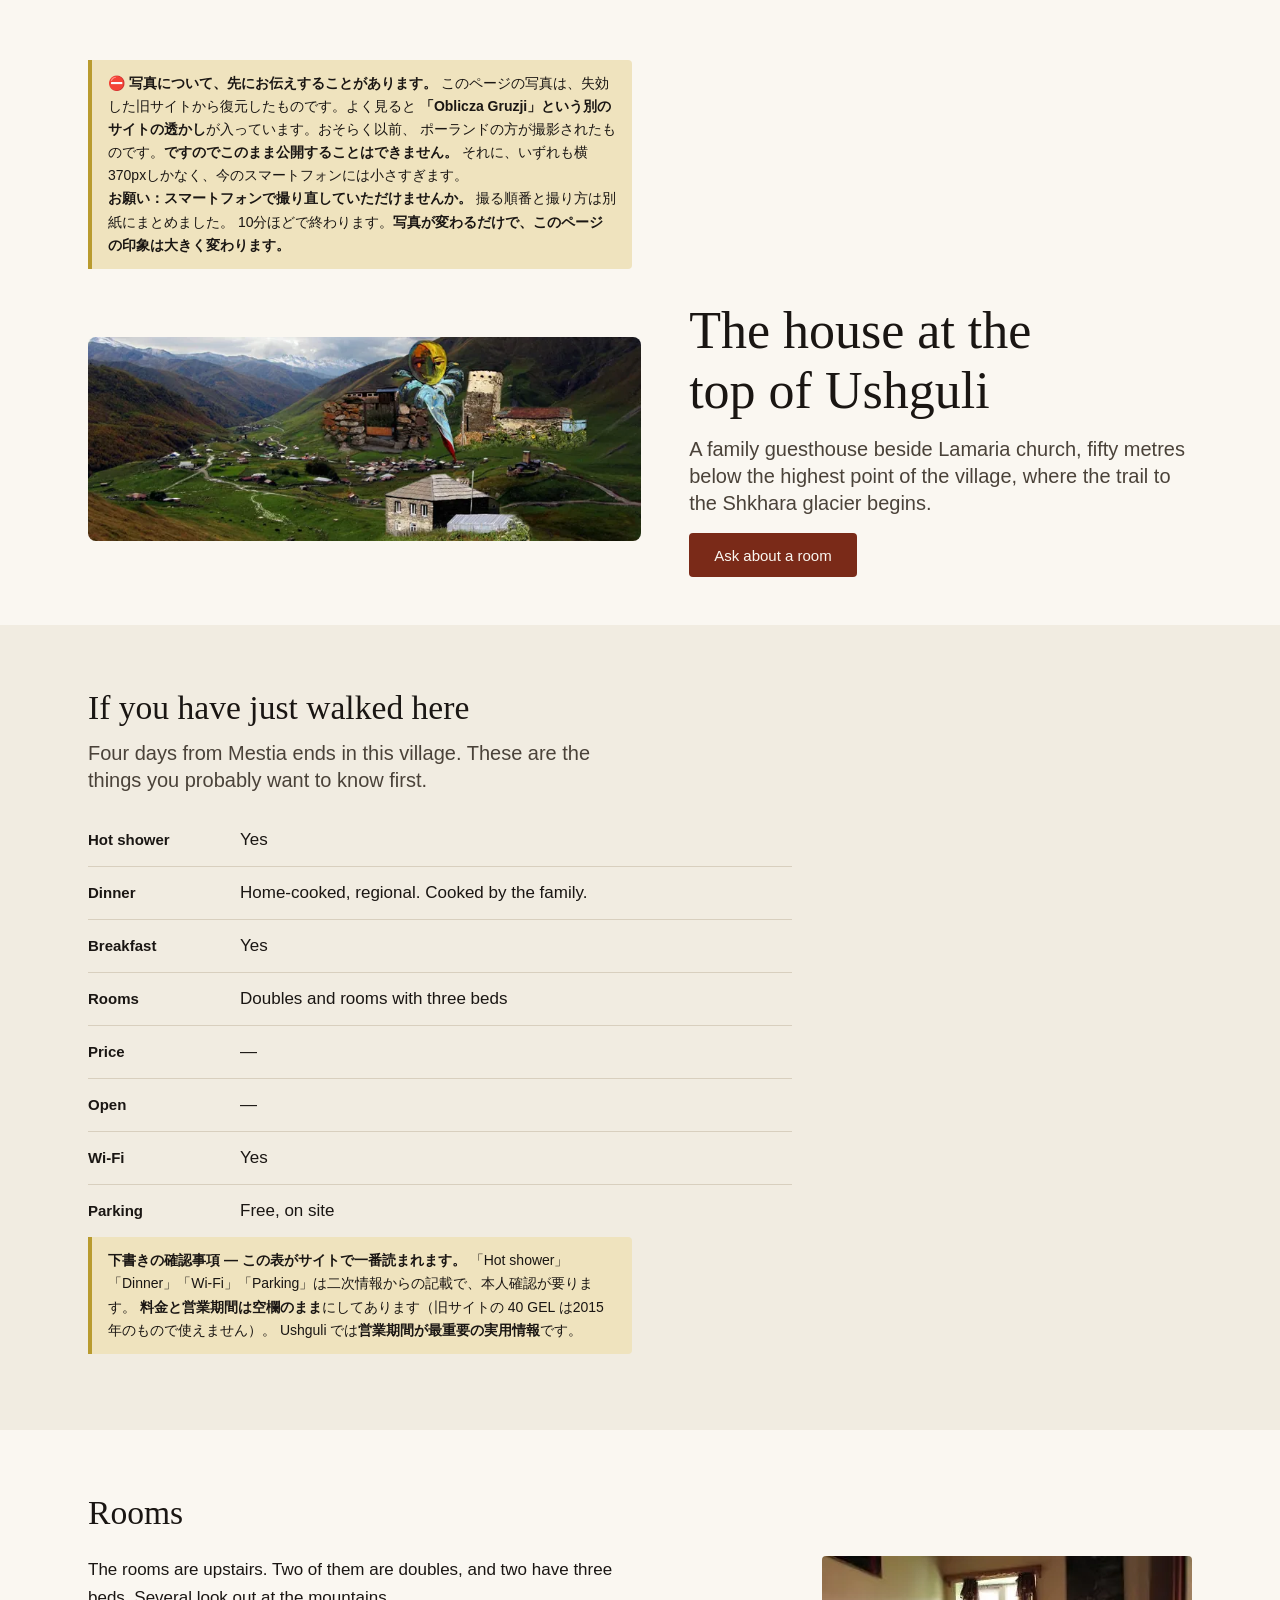
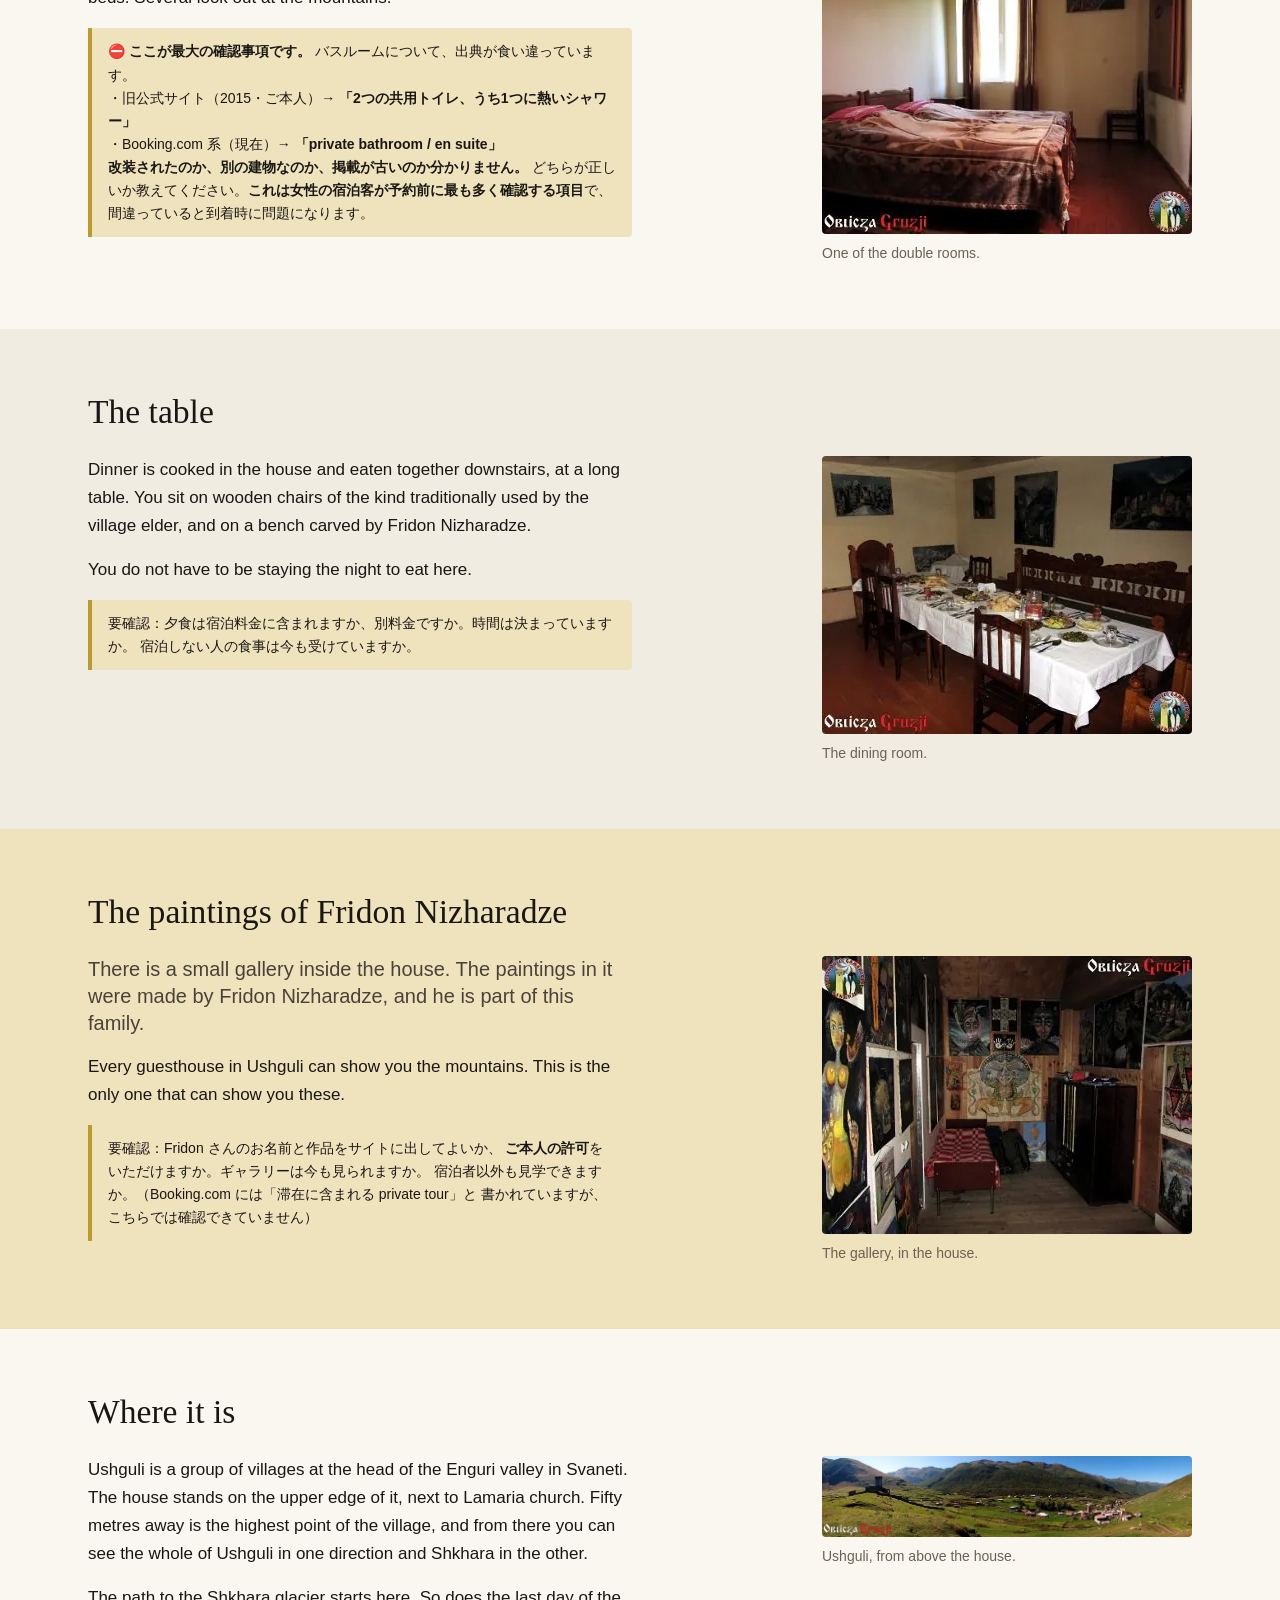
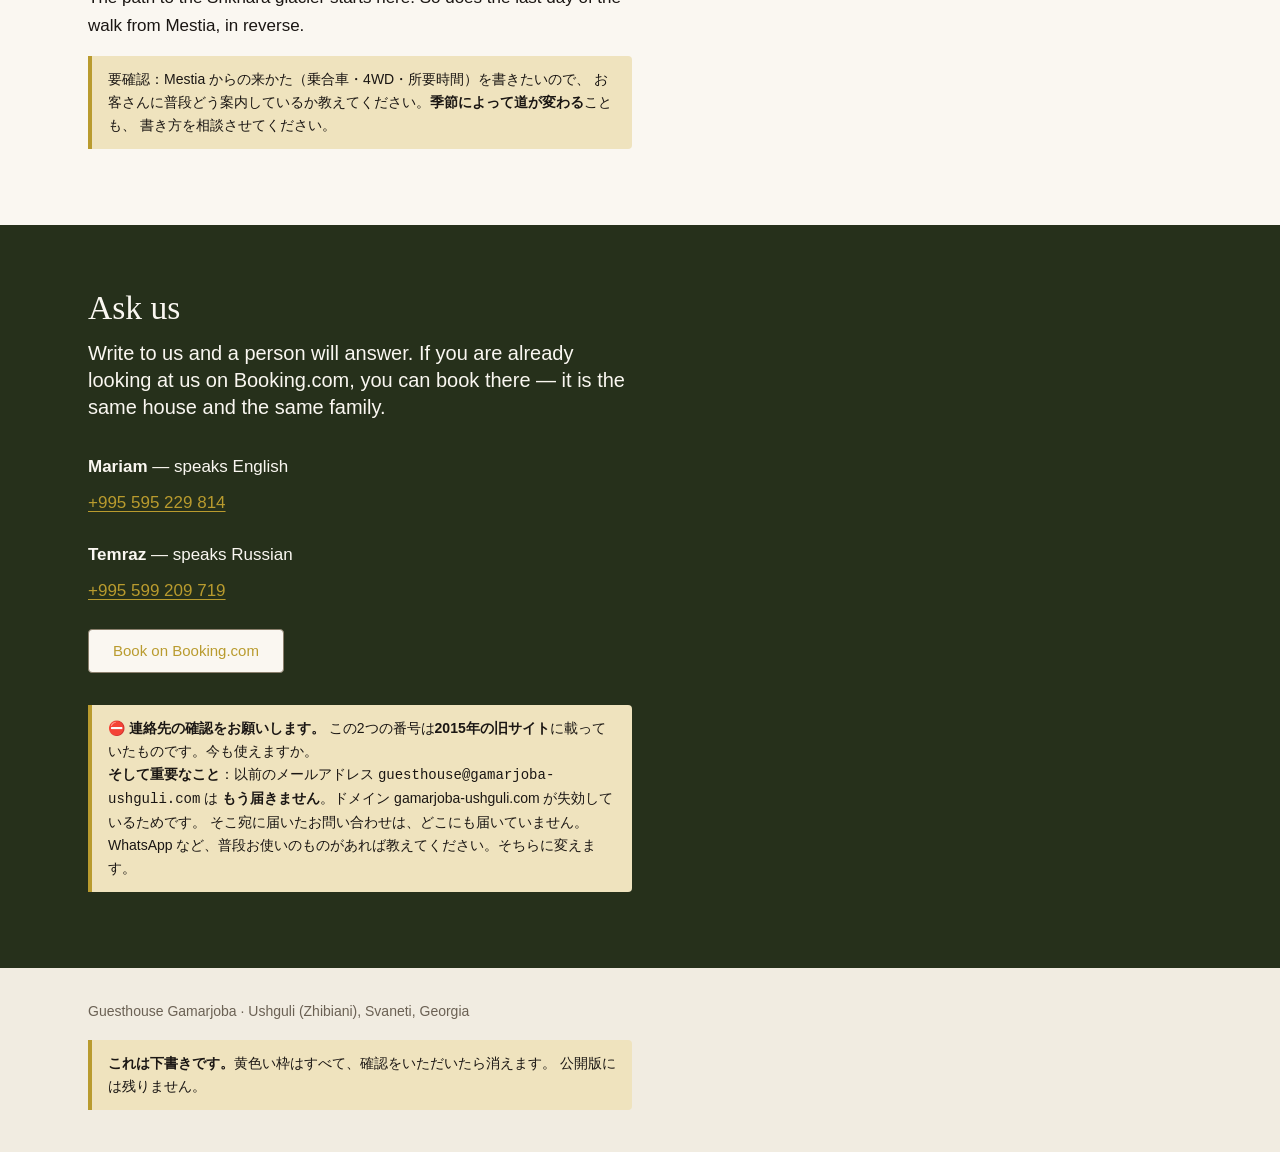
==== index.html @ 901c7eb3 "Draft website for Guesthouse Gamarjoba Not approved by the family yet. Every yellow .draft-note box " ====
<!DOCTYPE html>
<html lang="en">
<head>
<meta charset="utf-8">
<meta name="viewport" content="width=device-width, initial-scale=1">
<meta name="robots" content="noindex, nofollow">
<!-- ⛔ noindex は下書きの間だけ。公開時に外す。publish.sh が 404 以外の noindex で落ちる。 -->
<title>Guesthouse Gamarjoba — Ushguli, Svaneti</title>
<meta name="description" content="A family guesthouse at the top of Ushguli, beside Lamaria church, where the trail to the Shkhara glacier begins. Rooms, meals, and the paintings of Fridon Nizharadze.">
<link rel="stylesheet" href="/assets/css/tokens.css">
<link rel="stylesheet" href="/assets/css/components.css">
</head>
<body>

<!-- =====================================================================
     ⛔ これは下書きです。オーナーの確認を経ていない記述を含みます。
     出典は次の3つで、いずれも本人の直接確認ではありません:
       (A) 旧公式サイト gamarjoba-ushguli.com（本人の文章。ただし2015年時点）
       (B) Booking.com / 各種アグリゲータ（本人が入力したものが古い可能性）
       (C) 実測（whois / DNS / 座標）
     .draft-note が付いている箇所は、オーナーに確認して消すか書き換える。
     ===================================================================== -->

<header class="band" style="padding-block:var(--s7)">
  <div class="wrap">
    <p class="draft-note" style="margin-bottom:var(--s6)"><b>⛔ 写真について、先にお伝えすることがあります。</b>
      このページの写真は、失効した旧サイトから復元したものです。よく見ると
      <b>「Oblicza Gruzji」という別のサイトの透かし</b>が入っています。おそらく以前、
      ポーランドの方が撮影されたものです。<b>ですのでこのまま公開することはできません。</b>
      それに、いずれも横370pxしかなく、今のスマートフォンには小さすぎます。<br>
      <b>お願い：スマートフォンで撮り直していただけませんか。</b> 撮る順番と撮り方は別紙にまとめました。
      10分ほどで終わります。<b>写真が変わるだけで、このページの印象は大きく変わります。</b></p>
    <div class="fold">
      <div class="fold__media">
        <picture>
          <source type="image/webp" sizes="(min-width:900px) 55vw, 92vw"
                  srcset="/assets/img/valley-collage-480.webp 480w, /assets/img/valley-collage-760.webp 760w, /assets/img/valley-collage-1120.webp 1120w">
          <img src="/assets/img/valley-collage-1120.jpg" width="1120" height="414" alt="The valley of Ushguli, its stone towers and snow peaks, with one of Fridon Nizharadze's paintings — a golden sun with turquoise rays — set into the sky.">
        </picture>
        <!-- SOURCE: (A) 旧公式サイトのヘッダー画像。家族自身が、谷の写真に Fridon の絵を
             合成して看板にしていた。この一枚がこの宿の自己紹介そのものなので、そのまま使う。 -->
      </div>
      <div class="fold__text">
        <h1>The house at the top of Ushguli</h1>
        <p class="lede">A family guesthouse beside Lamaria church, fifty metres below the highest point of the village, where the trail to the Shkhara glacier begins.</p>
        <!-- SOURCE: (A) 本人の文章 "located on the edge of Ushguli, close to St. George Church and
             Lamaria Church, and on the trail to Shkhara Glacier. Within 50 meters ... the highest
             point of the village." -->
        <p><a class="btn btn--primary" href="#ask">Ask about a room</a></p>
      </div>
    </div>
  </div>
</header>

<!-- ── 1. 実用：4日歩いてきた人が3秒で読む所 ───────────────────────────── -->
<section class="band band--paper2" id="stay">
  <div class="wrap">
    <h2>If you have just walked here</h2>
    <p class="lede">Four days from Mestia ends in this village. These are the things you probably want to know first.</p>

    <ul class="facts" style="margin-top:var(--s6);max-width:44rem">
      <li><span class="facts__k">Hot shower</span><span>Yes</span></li>
      <li><span class="facts__k">Dinner</span><span>Home-cooked, regional. Cooked by the family.</span></li>
      <li><span class="facts__k">Breakfast</span><span>Yes</span></li>
      <li><span class="facts__k">Rooms</span><span>Doubles and rooms with three beds</span></li>
      <li><span class="facts__k">Price</span><span>—</span></li>
      <li><span class="facts__k">Open</span><span>—</span></li>
      <li><span class="facts__k">Wi-Fi</span><span>Yes</span></li>
      <li><span class="facts__k">Parking</span><span>Free, on site</span></li>
    </ul>

    <p class="draft-note"><b>下書きの確認事項 — この表がサイトで一番読まれます。</b>
      「Hot shower」「Dinner」「Wi-Fi」「Parking」は二次情報からの記載で、本人確認が要ります。
      <b>料金と営業期間は空欄のまま</b>にしてあります（旧サイトの 40 GEL は2015年のもので使えません）。
      Ushguli では<b>営業期間が最重要の実用情報</b>です。</p>
    <!-- SOURCE: (A) "room and half board (breakfast and dinner) – 40 GEL per person/night" —
         2015年の価格。11年前なので載せない。
         SOURCE: (B) garden / terrace / free WiFi / free on-site private parking。
         TODO 要確認: A-4 料金 / A-5 営業期間 / B-3 お湯・暖房・電気の実態 -->
  </div>
</section>

<!-- ── 2. 部屋 ─────────────────────────────────────────────────────────── -->
<section class="band" id="rooms">
  <div class="wrap">
    <h2>Rooms</h2>
    <div class="split" style="margin-top:var(--s5)">
      <div>
        <p>The rooms are upstairs. Two of them are doubles, and two have three beds. Several look out at the mountains.</p>
        <!-- SOURCE: (A) "2 double rooms and 2 rooms with 3 beds ... all on the second floor"
             SOURCE: (B) "balconies with mountain views" -->

        <p class="draft-note"><b>⛔ ここが最大の確認事項です。</b>
          バスルームについて、出典が食い違っています。<br>
          ・旧公式サイト（2015・ご本人）→ <b>「2つの共用トイレ、うち1つに熱いシャワー」</b><br>
          ・Booking.com 系（現在）→ <b>「private bathroom / en suite」</b><br>
          <b>改装されたのか、別の建物なのか、掲載が古いのか分かりません。</b>
          どちらが正しいか教えてください。<b>これは女性の宿泊客が予約前に最も多く確認する項目</b>で、
          間違っていると到着時に問題になります。</p>
        <!-- TODO 要確認 L-6 / A-3: バスルームは専用か共用か。部屋数は4室か6室か。
             TripAdvisor に別IDの掲載が2件あり、建物が2つある可能性も否定できない。 -->
      </div>
      <figure class="fig">
        <picture>
          <source type="image/webp" srcset="/assets/img/double-room-370.webp">
          <img src="/assets/img/double-room-370.jpg" width="370" height="278" loading="lazy" alt="A double room with a bed, a rug and a window.">
        </picture>
        <figcaption>One of the double rooms.</figcaption>
      </figure>
    </div>
  </div>
</section>

<!-- ── 3. 食卓 ─────────────────────────────────────────────────────────── -->
<section class="band band--paper2" id="table">
  <div class="wrap">
    <h2>The table</h2>
    <div class="split" style="margin-top:var(--s5)">
      <div>
        <p>Dinner is cooked in the house and eaten together downstairs, at a long table. You sit on wooden chairs of the kind traditionally used by the village elder, and on a bench carved by Fridon Nizharadze.</p>
        <!-- SOURCE: (A) "In the dining room, located on the first floor, you can seat down at the
             table on wood chairs (traditionally used by the Elder) and a bench sculpted by him."
             SOURCE: (A) "you can order a meal and get a taste of homemade, regional food" -->
        <p>You do not have to be staying the night to eat here.</p>
        <!-- SOURCE: (A) "Even if you only pass by our house on the way to/from the glacier" -->
        <p class="draft-note">要確認：夕食は宿泊料金に含まれますか、別料金ですか。時間は決まっていますか。
          宿泊しない人の食事は今も受けていますか。</p>
      </div>
      <figure class="fig">
        <picture>
          <source type="image/webp" srcset="/assets/img/dining-room-370.webp">
          <img src="/assets/img/dining-room-370.jpg" width="370" height="278" loading="lazy" alt="A long table set for a meal, with carved wooden chairs and paintings of the mountains on the wall.">
        </picture>
        <figcaption>The dining room.</figcaption>
      </figure>
    </div>
  </div>
</section>

<!-- ── 4. Fridon — 独占できる唯一のもの。実用の後に置く ────────────────── -->
<section class="band band--gold" id="gallery">
  <div class="wrap">
    <h2>The paintings of Fridon Nizharadze</h2>
    <div class="split" style="margin-top:var(--s5)">
      <div>
        <p class="lede">There is a small gallery inside the house. The paintings in it were made by Fridon Nizharadze, and he is part of this family.</p>
        <p>Every guesthouse in Ushguli can show you the mountains. This is the only one that can show you these.</p>
        <!-- ⚠️ この2文はこのサイトの中心。他のUshguliの宿が真似できない唯一の要素。
             SOURCE: (A) "There is also a small art gallery with amazing and very symbolic
             paintings which was painted by Fridon Nizharadze." -->
        <p class="draft-note">要確認：Fridon さんのお名前と作品をサイトに出してよいか、
          <b>ご本人の許可</b>をいただけますか。ギャラリーは今も見られますか。
          宿泊者以外も見学できますか。（Booking.com には「滞在に含まれる private tour」と
          書かれていますが、こちらでは確認できていません）</p>
      </div>
      <figure class="fig">
        <!-- ⛔ 透かし "Oblicza Gruzji" 入り。第三者の写真。公開不可。要撮り直し（D-3）。 -->
        <picture>
          <source type="image/webp" srcset="/assets/img/art-gallery-370.webp">
          <img src="/assets/img/art-gallery-370.jpg" width="370" height="278" loading="lazy" alt="A small room with wooden walls, hung from floor to ceiling with symbolic paintings in deep reds, golds and blues.">
        </picture>
        <figcaption>The gallery, in the house.</figcaption>
      </figure>
    </div>
  </div>
</section>

<!-- ── 5. 場所と行き方 ─────────────────────────────────────────────────── -->
<section class="band" id="where">
  <div class="wrap">
    <h2>Where it is</h2>
    <div class="split" style="margin-top:var(--s5)">
      <div>
        <p>Ushguli is a group of villages at the head of the Enguri valley in Svaneti. The house stands on the upper edge of it, next to Lamaria church. Fifty metres away is the highest point of the village, and from there you can see the whole of Ushguli in one direction and Shkhara in the other.</p>
        <p>The path to the Shkhara glacier starts here. So does the last day of the walk from Mestia, in reverse.</p>
        <!-- SOURCE: (A) 本人の文章。距離「50メートル」も本人の記述。
             📍 座標は 42.9183099, 43.0169435（Google の place 座標）。
             ⚠️ Maps URL の @42.9183138,43.0143686 は地図中心で、約210mずれる。使わない。 -->
        <p class="draft-note">要確認：Mestia からの来かた（乗合車・4WD・所要時間）を書きたいので、
          お客さんに普段どう案内しているか教えてください。<b>季節によって道が変わる</b>ことも、
          書き方を相談させてください。</p>
      </div>
      <figure class="fig">
        <picture>
          <source type="image/webp" srcset="/assets/img/ushguli-panorama-750.webp">
          <img src="/assets/img/ushguli-panorama-750.jpg" width="750" height="165" loading="lazy" alt="A wide view of Ushguli: stone towers and low houses spread along a green valley below snow-covered peaks.">
        </picture>
        <figcaption>Ushguli, from above the house.</figcaption>
      </figure>
    </div>
  </div>
</section>

<!-- ── 6. 連絡 ─────────────────────────────────────────────────────────── -->
<section class="band band--moss" id="ask">
  <div class="wrap">
    <h2>Ask us</h2>
    <p class="lede" style="color:var(--c-paper)">Write to us and a person will answer. If you are already looking at us on Booking.com, you can book there — it is the same house and the same family.</p>

    <ul class="contact-list" style="margin-top:var(--s6)">
      <li><b>Mariam</b> — speaks English<br><a href="tel:+995595229814">+995 595 229 814</a></li>
      <li><b>Temraz</b> — speaks Russian<br><a href="tel:+995599209719">+995 599 209 719</a></li>
      <li><a class="btn btn--secondary" style="background:var(--c-paper)" href="#">Book on Booking.com</a></li>
    </ul>

    <p class="draft-note" style="margin-top:var(--s6)"><b>⛔ 連絡先の確認をお願いします。</b>
      この2つの番号は<b>2015年の旧サイト</b>に載っていたものです。今も使えますか。<br>
      <b>そして重要なこと</b>：以前のメールアドレス <code>guesthouse@gamarjoba-ushguli.com</code> は
      <b>もう届きません</b>。ドメイン gamarjoba-ushguli.com が失効しているためです。
      そこ宛に届いたお問い合わせは、どこにも届いていません。<br>
      WhatsApp など、普段お使いのものがあれば教えてください。そちらに変えます。</p>
    <!-- SOURCE: (A) Temraz Nizharadze (host, russian) +995 599 209 719 /
         Mariam Nizharadze (daughter, english) +995 595 229 814 / guesthouse@gamarjoba-ushguli.com
         ⛔ 人名の掲載は本人の許可が要る。TODO 要確認。
         TODO 要確認 B-1b: Booking.com の正確なリンク。今は # のまま。 -->
  </div>
</section>

<footer class="band band--paper2" style="padding-block:var(--s6)">
  <div class="wrap">
    <p class="small">Guesthouse Gamarjoba · Ushguli (Zhibiani), Svaneti, Georgia</p>
    <p class="draft-note"><b>これは下書きです。</b>黄色い枠はすべて、確認をいただいたら消えます。
      公開版には残りません。</p>
  </div>
</footer>

</body>
</html>
---- assets/css/tokens.css ----
/* ===========================================================================
   Gamarjoba — デザイントークン（唯一の情報源）
   ---------------------------------------------------------------------------
   ⛔ 画面固有の色・文字サイズ・余白をCSSに直接書かない。必ずここの変数を使う。
   ⛔ 新しい値を無断で足さない。必要なら理由を説明してから追加する。

   色は推測ではなく、オーナー自身の旧公式サイトのヘッダー画像に合成された
   Fridon Nizharadze の絵から抽出した実測値に基づく:
       太陽の金   #A99933  → --c-gold   (文字可読性のため少し明るく #B99B2E)
       光線の青緑 #9BBABA  → --c-teal   (文字用に暗く #275C5C)
       滴りの赤   #521E11  → --c-clay   (面として使うため少し明るく #7A2A18)
       室内の木闇 #0C0A09〜#998A70 → --c-ink 系
       谷の苔     #3A4C20 → --c-moss
   コントラスト比は全20ペアを計算して確認済み（_docs/01-design-system.md §5）。
   =========================================================================== */

:root {
  /* ---- 色：地 ------------------------------------------------------------ */
  --c-paper:      #FAF7F1;   /* 既定の背景。漆喰と雪の光 */
  --c-paper-2:    #F1ECE1;   /* 面を1段落とす。カード、帯 */
  --c-stone:      #E2DACB;   /* 無効状態の面、表のヘッダ */

  /* ---- 色：文字 ---------------------------------------------------------- */
  --c-ink:        #1A1613;   /* 本文・見出し。16.81:1 on paper */
  --c-ink-2:      #4A4239;   /* 副次的な本文。 9.22:1 */
  --c-ink-3:      #6B6154;   /* 補足・キャプション。5.67:1 */
  --c-ink-muted:  #6F675C;   /* 無効時の文字。4.01:1 on stone */

  /* ---- 色：線（役割で分ける。混同しない）--------------------------------- */
  --c-rule:       #D8CFBE;   /* 装飾的な区切り線。コントラスト要件なし */
  --c-border:     #8A7F6C;   /* 部品の境界。3.68:1 — WCAG 1.4.11 を満たす */

  /* ---- 色：Fridon の絵から ----------------------------------------------- */
  --c-gold:       #B99B2E;   /* 太陽。面として使い、文字は ink を載せる */
  --c-gold-soft:  #EFE3BE;   /* 金の淡い面。ギャラリー節の背景 */
  --c-teal:       #275C5C;   /* リンク。7.09:1 */
  --c-clay:       #7A2A18;   /* 主ボタンの面。paper を載せて 9.04:1 */
  --c-moss:       #26301B;   /* 反転セクションの地。paper を載せて 12.91:1 */

  /* ---- 色：状態 ---------------------------------------------------------- */
  --c-ok:         #2F5D3A;
  --c-warn:       #8A5A00;
  --c-err:        #94271F;

  /* ---- 書体 -------------------------------------------------------------- */
  /* 見出し：Newsreader（SIL OFL、自己ホスト、サブセット）。未導入時も
     metric近似のフォールバックで崩れないよう指定する。 */
  --f-display: "Newsreader", "Iowan Old Style", "Palatino Linotype", Palatino,
               Georgia, "Times New Roman", serif;
  /* 本文：システムフォント。webフォント0バイト。弱い回線が前提のため。 */
  --f-body:    -apple-system, BlinkMacSystemFont, "Segoe UI", Roboto,
               "Helvetica Neue", Arial, "Noto Sans", sans-serif;
  /* 数字：等幅数字。価格が縦に揃う。 */
  --f-num:     var(--f-body);

  /* ---- 文字サイズ（rem。最小 14px = 0.875rem を下回らない）--------------- */
  --t-display: clamp(2.00rem, 1.30rem + 3.0vw, 3.25rem);  /* h1 */
  --t-h2:      clamp(1.50rem, 1.15rem + 1.5vw, 2.10rem);
  --t-h3:      clamp(1.20rem, 1.05rem + 0.7vw, 1.45rem);
  --t-lede:    clamp(1.10rem, 1.02rem + 0.4vw, 1.25rem);  /* 導入文 */
  --t-body:    1.0625rem;   /* 17px。PC・モバイル共通 */
  --t-label:   0.9375rem;   /* 15px。ラベル、ボタン */
  --t-small:   0.875rem;    /* 14px。補足。★これが下限 */

  /* ---- 太さ -------------------------------------------------------------- */
  --w-normal: 400;
  --w-medium: 500;
  --w-bold:   700;

  /* ---- 行間 -------------------------------------------------------------- */
  --lh-tight: 1.15;   /* 見出し */
  --lh-snug:  1.35;   /* 小見出し、リード */
  --lh-body:  1.65;   /* 本文。長文の可読性を優先 */

  /* ---- 余白（基本単位 4px。この階段以外の値を使わない）------------------- */
  --s1:  0.25rem;  /*  4px */
  --s2:  0.5rem;   /*  8px */
  --s3:  0.75rem;  /* 12px */
  --s4:  1rem;     /* 16px */
  --s5:  1.5rem;   /* 24px */
  --s6:  2rem;     /* 32px */
  --s7:  3rem;     /* 48px */
  --s8:  4rem;     /* 64px */
  --s9:  6rem;     /* 96px */

  /* ---- 寸法 -------------------------------------------------------------- */
  --tap:        44px;    /* 最小タップ領域。モバイルで全操作部品に適用 */
  --ctrl-h:     44px;    /* ボタン・入力欄の高さ */
  --ctrl-h-sm:  36px;    /* 補助的な操作。モバイルでは使わない */
  --measure:    34rem;   /* 本文の最大行長 */
  --wrap:       72rem;   /* ページ最大幅 */
  --wrap-pad:   var(--s5);

  /* ---- 角丸（控えめに。石と木の建物なので過度に丸めない）----------------- */
  --r-sm: 2px;
  --r-md: 4px;
  --r-lg: 8px;

  /* ---- 影（原則使わない。使うのはダイアログのみ）------------------------- */
  --shadow-dialog: 0 12px 32px rgb(26 22 19 / 28%);

  /* ---- フォーカス（全部品で同一。見えることが最優先）--------------------- */
  --focus-w: 3px;
  --focus-c: var(--c-gold);
  --focus-offset: 2px;
}

/* モバイルで詰める余白だけをここで上書きする。個別画面では上書きしない。 */
@media (max-width: 599px) {
  :root {
    --wrap-pad: var(--s4);
    --s9: 4rem;
    --s8: 3rem;
  }
}

/* 動きを減らす設定を尊重する */
@media (prefers-reduced-motion: reduce) {
  *, *::before, *::after {
    animation-duration: 0.01ms !important;
    transition-duration: 0.01ms !important;
  }
}
---- assets/css/components.css ----
/* ===========================================================================
   Gamarjoba — 共通コンポーネント
   ⛔ 同じ役割の部品を画面ごとに別実装しない。ここにあるものを使う。
   ⛔ 値は必ず tokens.css の変数から取る。生の数値を書かない。
   状態は 通常 / :hover / :focus-visible / 無効 / エラー の5つを全部定義する。
   =========================================================================== */

/* ---- 基礎 --------------------------------------------------------------- */
*, *::before, *::after { box-sizing: border-box; }

html { -webkit-text-size-adjust: 100%; }

body {
  margin: 0;
  background: var(--c-paper);
  color: var(--c-ink);
  font: var(--w-normal) var(--t-body)/var(--lh-body) var(--f-body);
}

/* 見出し。font-synthesis を切るのは、システムserifの偽ボールドを避けるため */
h1, h2, h3 {
  font-family: var(--f-display);
  font-weight: var(--w-normal);
  font-synthesis-weight: none;
  line-height: var(--lh-tight);
  margin: 0;
  text-wrap: balance;
}
h1 { font-size: var(--t-display); }
h2 { font-size: var(--t-h2); }
h3 { font-size: var(--t-h3); line-height: var(--lh-snug); }

p, ul, ol { margin: 0 0 var(--s4); max-width: var(--measure); }
/* ⚠️ 見出し直後の間隔はこの順序（p の後）でなければ効かない。
   Beyond Nomad で p{margin} を先に書いて全見出しの下余白が消えた。動かさない。 */
h2 + *, h3 + * { margin-top: var(--s3); }
:where(p, ul, ol):last-child { margin-bottom: 0; }

a { color: var(--c-teal); text-underline-offset: 0.15em; }
a:hover { color: var(--c-ink); }

/* フォーカスは全部品共通。個別に消さない */
:focus-visible {
  outline: var(--focus-w) solid var(--focus-c);
  outline-offset: var(--focus-offset);
}

.wrap { max-width: var(--wrap); margin-inline: auto; padding-inline: var(--wrap-pad); }
.lede { font-size: var(--t-lede); line-height: var(--lh-snug); color: var(--c-ink-2); }
.small, .caption { font-size: var(--t-small); color: var(--c-ink-3); }
.num { font-variant-numeric: tabular-nums; }

/* ---- ボタン ------------------------------------------------------------- */
.btn {
  display: inline-flex; align-items: center; justify-content: center; gap: var(--s2);
  min-height: var(--ctrl-h); min-width: var(--tap);
  padding: 0 var(--s5);
  border: 1px solid transparent; border-radius: var(--r-md);
  font: var(--w-medium) var(--t-label)/1 var(--f-body);
  text-decoration: none; cursor: pointer;
  transition: background-color .15s, border-color .15s, color .15s;
}
.btn--primary   { background: var(--c-clay); color: var(--c-paper); }
.btn--primary:hover, .btn--primary.is-hover { background: #632214; }
.btn--secondary { background: transparent; color: var(--c-ink); border-color: var(--c-border); }
.btn--secondary:hover, .btn--secondary.is-hover { background: var(--c-paper-2); border-color: var(--c-ink); }
.btn--quiet     { background: transparent; color: var(--c-teal); padding-inline: var(--s2); }
.btn--quiet:hover, .btn--quiet.is-hover { color: var(--c-ink); text-decoration: underline; }
.btn.is-focus { outline: var(--focus-w) solid var(--focus-c); outline-offset: var(--focus-offset); }
.btn[disabled], .btn.is-disabled {
  background: var(--c-stone); color: var(--c-ink-muted);
  border-color: transparent; cursor: not-allowed;
}
/* quiet は面を持たない部品なので、無効時も面を持たせない。
   UIカタログで発見：共通の [disabled] 規則が --c-stone の塗りを継承し、
   透明なはずのボタンが塗りつぶしになっていた。 */
.btn--quiet[disabled], .btn--quiet.is-disabled {
  background: transparent; text-decoration: none;
}

/* ---- フォーム部品 -------------------------------------------------------- */
.field { display: grid; gap: var(--s2); max-width: var(--measure); }
.field__label { font-size: var(--t-label); font-weight: var(--w-medium); }
.field__hint  { font-size: var(--t-small); color: var(--c-ink-3); }
.field__error { font-size: var(--t-small); color: var(--c-err); font-weight: var(--w-medium); }

.input, .select, .textarea {
  block-size: var(--ctrl-h);        /* input と select の高さを厳密に揃える */
  min-height: var(--ctrl-h); width: 100%;
  padding: 0 var(--s3);
  background: var(--c-paper);
  color: var(--c-ink);
  border: 1px solid var(--c-border); border-radius: var(--r-md);
  font: var(--w-normal) var(--t-body)/1.4 var(--f-body);
}
.textarea { block-size: auto; min-height: calc(var(--ctrl-h) * 2.5); padding: var(--s3); resize: vertical; }
.input:hover, .select:hover, .is-hover.input { border-color: var(--c-ink); }
.input.is-focus, .select.is-focus { outline: var(--focus-w) solid var(--focus-c); outline-offset: var(--focus-offset); }
.input[disabled], .select[disabled], .textarea[disabled] {
  background: var(--c-stone); color: var(--c-ink-muted); border-color: transparent; cursor: not-allowed;
}
.input[aria-invalid="true"], .select[aria-invalid="true"] { border-color: var(--c-err); border-width: 2px; }
.select {
  appearance: none;
  background-image: linear-gradient(45deg, transparent 50%, var(--c-ink) 50%),
                    linear-gradient(135deg, var(--c-ink) 50%, transparent 50%);
  background-position: right var(--s4) center, calc(100% - var(--s3)) center;
  background-size: 6px 6px, 6px 6px;
  background-repeat: no-repeat;
  padding-right: var(--s7);
}

/* チェックボックス：タップ領域を44pxまで広げる */
.check { display: flex; align-items: center; gap: var(--s3); min-height: var(--tap); cursor: pointer; }
.check input { inline-size: 22px; block-size: 22px; accent-color: var(--c-clay); margin: 0; }
.check.is-disabled { color: var(--c-ink-muted); cursor: not-allowed; }

/* ---- タブ --------------------------------------------------------------- */
.tabs { display: flex; gap: var(--s5); border-bottom: 1px solid var(--c-rule); overflow-x: auto; }
.tab {
  min-height: var(--tap); padding: 0 var(--s1);
  display: inline-flex; align-items: center; white-space: nowrap;
  background: none; border: 0; border-bottom: 3px solid transparent;
  color: var(--c-ink-3); font: var(--w-medium) var(--t-label)/1 var(--f-body); cursor: pointer;
}
.tab:hover, .tab.is-hover { color: var(--c-ink); }
.tab[aria-selected="true"] { color: var(--c-ink); border-bottom-color: var(--c-clay); }
.tab[disabled], .tab.is-disabled { color: var(--c-ink-muted); cursor: not-allowed; }

/* ---- カード ------------------------------------------------------------- */
.card {
  background: var(--c-paper-2);
  border: 1px solid var(--c-rule); border-radius: var(--r-lg);
  padding: var(--s5);
  display: grid; gap: var(--s3);
}
.card__title { font-family: var(--f-display); font-size: var(--t-h3); line-height: var(--lh-snug); }
.card--link:hover, .card--link.is-hover { border-color: var(--c-border); background: var(--c-paper); }
.card.is-disabled { background: var(--c-stone); color: var(--c-ink-muted); }

/* ---- 表：横スクロールを許可する唯一の場所 -------------------------------- */
.table-scroll { overflow-x: auto; -webkit-overflow-scrolling: touch; }
.table { border-collapse: collapse; width: 100%; min-width: 30rem; font-size: var(--t-body); }
.table th, .table td { padding: var(--s3) var(--s4); text-align: left; border-bottom: 1px solid var(--c-rule); }
.table thead th { background: var(--c-paper-2); font-weight: var(--w-bold); font-size: var(--t-label); }
.table td.num, .table th.num { text-align: right; font-variant-numeric: tabular-nums; }

/* ---- 通知 --------------------------------------------------------------- */
.notice {
  display: grid; gap: var(--s1);
  padding: var(--s4);
  border-left: 4px solid var(--c-border);
  background: var(--c-paper-2);
  border-radius: 0 var(--r-md) var(--r-md) 0;
  font-size: var(--t-body);
}
.notice__title { font-weight: var(--w-bold); font-size: var(--t-label); }
.notice--ok   { border-left-color: var(--c-ok); }
.notice--warn { border-left-color: var(--c-warn); }
.notice--err  { border-left-color: var(--c-err); }
.notice--ok   .notice__title { color: var(--c-ok); }
.notice--warn .notice__title { color: var(--c-warn); }
.notice--err  .notice__title { color: var(--c-err); }

/* ---- ダイアログ ---------------------------------------------------------- */
.dialog {
  border: 0; border-radius: var(--r-lg); padding: var(--s6);
  max-width: 32rem; width: calc(100% - var(--s6));
  background: var(--c-paper); color: var(--c-ink);
  box-shadow: var(--shadow-dialog);
}
.dialog::backdrop { background: rgb(26 22 19 / 55%); }
.dialog__actions { display: flex; gap: var(--s3); justify-content: flex-end; margin-top: var(--s5); flex-wrap: wrap; }
/* モバイルでは下から出る全幅シート */
@media (max-width: 599px) {
  .dialog { width: 100%; max-width: none; margin: auto auto 0; border-radius: var(--r-lg) var(--r-lg) 0 0; }
  .dialog__actions .btn { flex: 1 1 auto; }
}

/* ---- 面（セクションの地）------------------------------------------------- */
.band          { padding-block: var(--s8); }
.band--paper2  { background: var(--c-paper-2); }
.band--moss    { background: var(--c-moss); color: var(--c-paper); }
.band--moss h1, .band--moss h2, .band--moss h3 { color: var(--c-paper); }
.band--moss a  { color: var(--c-gold); }
.band--gold    { background: var(--c-gold-soft); }


/* ===========================================================================
   レイアウト部品（ページ実装で追加。UIカタログにも同時に追加すること）
   =========================================================================== */

/* ---- 下書きの印：⛔ 公開版に残してはいけない --------------------------------
   オーナーに見せる下書き専用。二次情報から書いた箇所と、確認したい箇所を示す。
   check.py がこのクラスの残存でビルドを落とす。 */
.draft-note {
  display: block;
  margin: var(--s3) 0;
  padding: var(--s3) var(--s4);
  background: var(--c-gold-soft);
  border-left: 4px solid var(--c-gold);
  border-radius: 0 var(--r-md) var(--r-md) 0;
  font-size: var(--t-small);
  color: var(--c-ink);
  max-width: var(--measure);
}
.draft-note b { font-weight: var(--w-bold); }

/* ---- フォールド：文字は写真の上に置かない（分割する）---------------------- */
.fold { display: grid; gap: var(--s5); align-items: center; }
@media (min-width: 900px) {
  .fold { grid-template-columns: 1.1fr 1fr; gap: var(--s7); }
}
.fold__media img { width: 100%; height: auto; display: block; border-radius: var(--r-lg); }
.fold__text > * + * { margin-top: var(--s4); }

/* ---- 要点リスト：疲れた人が3秒で読む所 ------------------------------------ */
.facts { list-style: none; padding: 0; margin: 0; display: grid; gap: var(--s3); }
.facts li {
  display: grid; grid-template-columns: 8.5rem 1fr; gap: var(--s4);
  padding-bottom: var(--s3); border-bottom: 1px solid var(--c-rule);
  align-items: baseline;
}
.facts li:last-child { border-bottom: 0; padding-bottom: 0; }
.facts dt, .facts .facts__k {
  font-weight: var(--w-bold); font-size: var(--t-label);
}
@media (max-width: 599px) {
  .facts li { grid-template-columns: 1fr; gap: var(--s1); }
}

/* ---- 本文と図の並び ------------------------------------------------------- */
.split { display: grid; gap: var(--s5); }
@media (min-width: 760px) { .split { grid-template-columns: 1fr 370px; gap: var(--s7); align-items: start; } }
.fig { margin: 0; }
.fig img { width: 100%; height: auto; display: block; border-radius: var(--r-md); }
.fig figcaption { margin-top: var(--s2); font-size: var(--t-small); color: var(--c-ink-3); }

/* ---- 小さい図を並べる（元画像が370pxしかないため大きくしない）------------- */
.figs { display: grid; gap: var(--s4); grid-template-columns: repeat(auto-fit, minmax(15rem, 1fr)); }

/* ---- 連絡先の行 ----------------------------------------------------------- */
.contact-list { list-style: none; padding: 0; margin: 0; display: grid; gap: var(--s4); }
.contact-list a { min-height: var(--tap); display: inline-flex; align-items: center; }
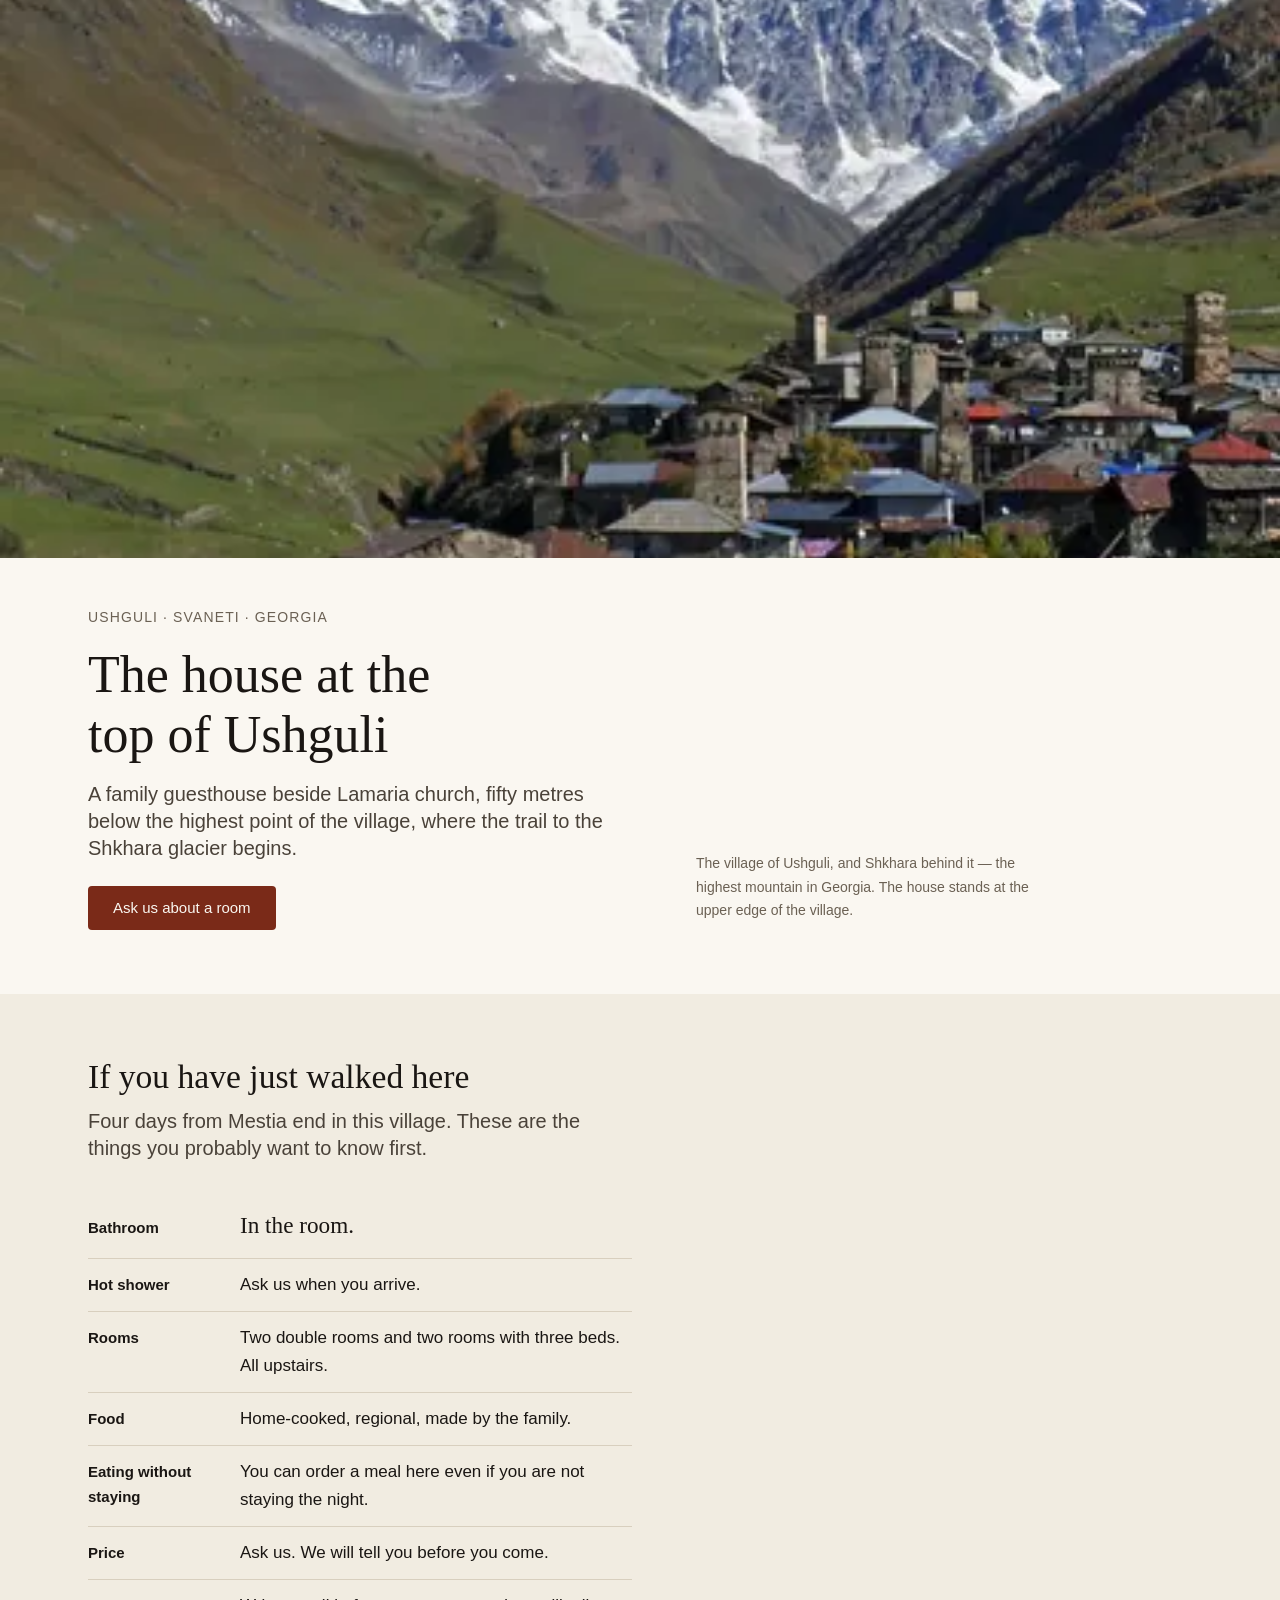
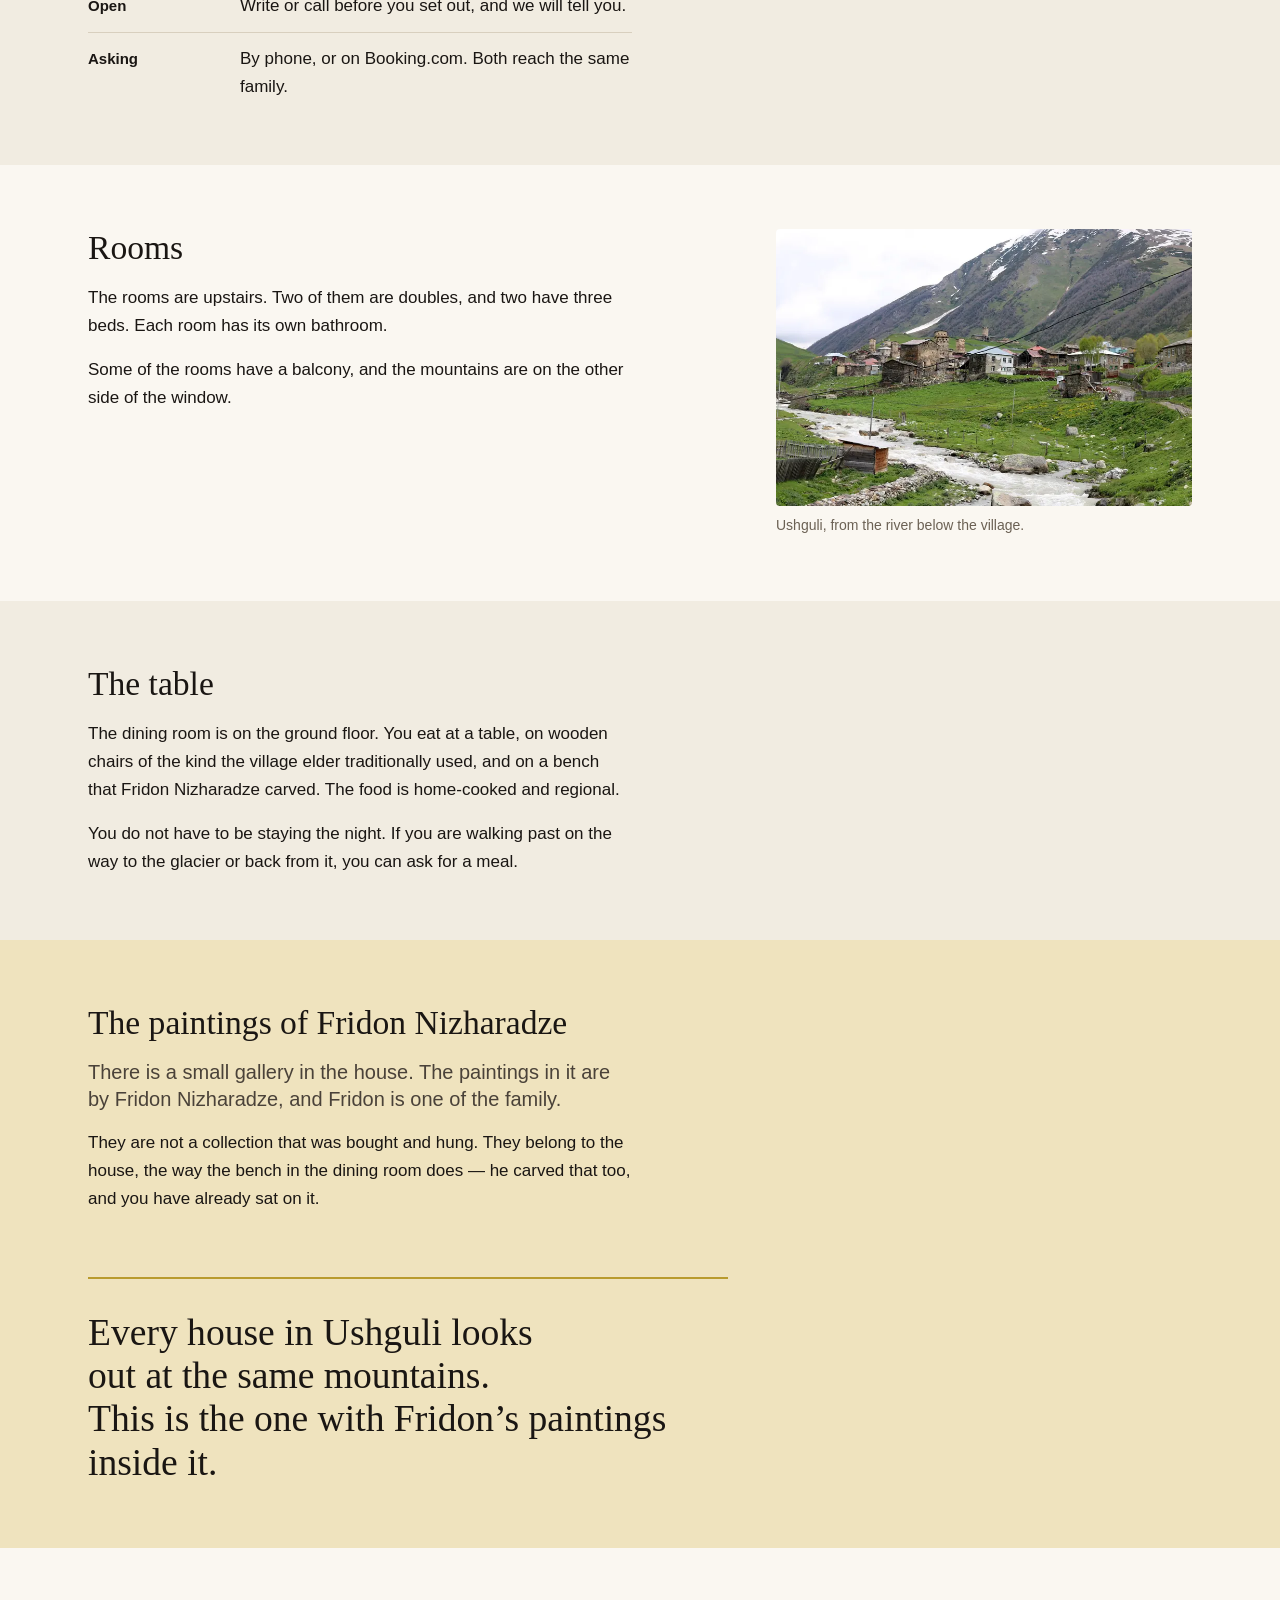
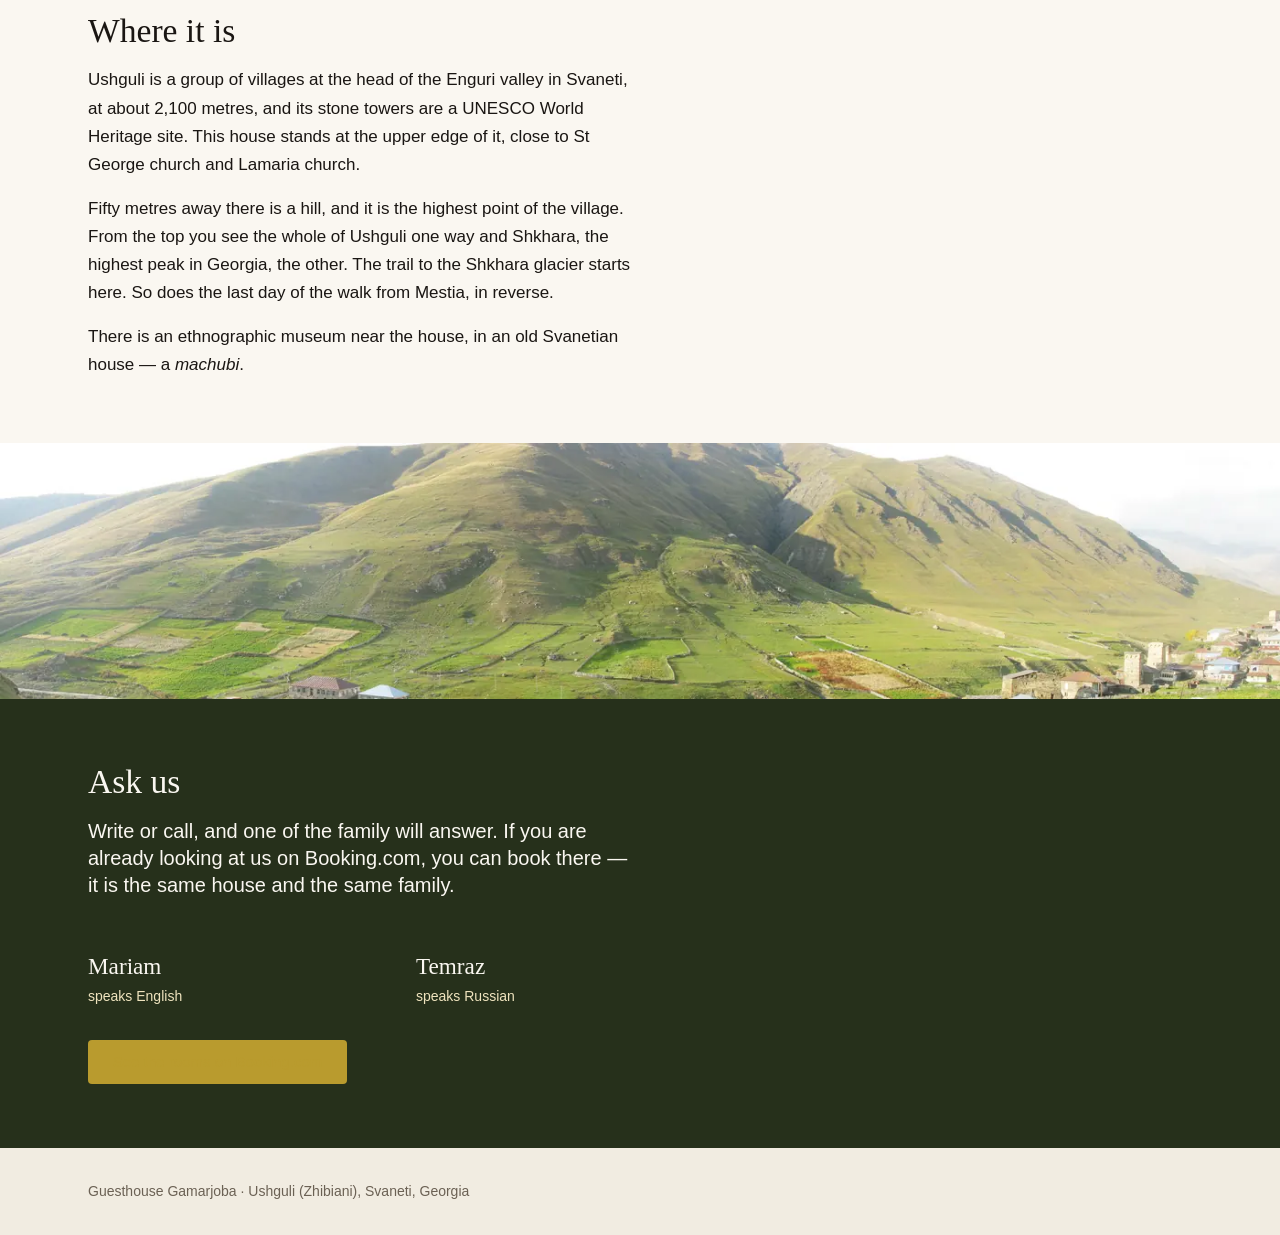
==== commit 1456d659: "Rebuild the page: real photography, English throughout, no draft boxes The client rated the previous" ====
--- a/index.html
+++ b/index.html
@@ -4,50 +4,48 @@
 <meta charset="utf-8">
 <meta name="viewport" content="width=device-width, initial-scale=1">
 <meta name="robots" content="noindex, nofollow">
-<!-- ⛔ noindex は下書きの間だけ。公開時に外す。publish.sh が 404 以外の noindex で落ちる。 -->
-<title>Guesthouse Gamarjoba — Ushguli, Svaneti</title>
-<meta name="description" content="A family guesthouse at the top of Ushguli, beside Lamaria church, where the trail to the Shkhara glacier begins. Rooms, meals, and the paintings of Fridon Nizharadze.">
+<!-- 下書きの間だけ noindex。公開時に外す。check.py --publish が残存を検出して落とす。 -->
+<title>Guesthouse Gamarjoba — Ushguli, Svaneti, Georgia</title>
+<meta name="description" content="A family guesthouse at the top of Ushguli, where the trail to the Shkhara glacier begins. Rooms, home-cooked food, and a small gallery in the house.">
 <link rel="stylesheet" href="/assets/css/tokens.css">
 <link rel="stylesheet" href="/assets/css/components.css">
 </head>
 <body>
 
 <!-- =====================================================================
-     ⛔ これは下書きです。オーナーの確認を経ていない記述を含みます。
-     出典は次の3つで、いずれも本人の直接確認ではありません:
-       (A) 旧公式サイト gamarjoba-ushguli.com（本人の文章。ただし2015年時点）
-       (B) Booking.com / 各種アグリゲータ（本人が入力したものが古い可能性）
-       (C) 実測（whois / DNS / 座標）
-     .draft-note が付いている箇所は、オーナーに確認して消すか書き換える。
+     出典タグ  [F-own] 家族自身の旧サイト(2015) / [F-site] Shosuke 現地確認 /
+               [F-pub] 公開情報 / [F-agg] OTA掲載（要確認、未確認なら削除）
+     確認事項は本文に書かない。`_docs/08-owner-message-01.md` にまとめてある。
      ===================================================================== -->
 
-<header class="band" style="padding-block:var(--s7)">
+<!-- ── FOLD：文字は写真の上に置かない。画像の帯 → 紙の面 ──────────────── -->
+<div class="hero">
+  <picture>
+    <!-- モバイルは縦長に切る。横長のままだと390px幅で高さ195pxにしかならず、
+         第一印象を担う場所として弱い。同じ写真の別クロップ。 -->
+    <source type="image/webp" media="(max-width: 599px)" sizes="100vw"
+            srcset="/assets/img/hero-ushguli-shkhara-p420.webp 420w, /assets/img/hero-ushguli-shkhara-p600.webp 600w, /assets/img/hero-ushguli-shkhara-p900.webp 900w">
+    <source type="image/webp" sizes="100vw"
+            srcset="/assets/img/hero-ushguli-shkhara-600.webp 600w, /assets/img/hero-ushguli-shkhara-1000.webp 1000w, /assets/img/hero-ushguli-shkhara-1600.webp 1600w, /assets/img/hero-ushguli-shkhara-2400.webp 2400w">
+    <img src="/assets/img/hero-ushguli-shkhara-1600.jpg" width="2400" height="1200" fetchpriority="high" decoding="async"
+         alt="Ushguli in autumn: stone towers and low houses along a green valley, with the snow face of Shkhara filling the head of the valley behind them.">
+  </picture>
+</div>
+
+<header class="band band--fold">
   <div class="wrap">
-    <p class="draft-note" style="margin-bottom:var(--s6)"><b>⛔ 写真について、先にお伝えすることがあります。</b>
-      このページの写真は、失効した旧サイトから復元したものです。よく見ると
-      <b>「Oblicza Gruzji」という別のサイトの透かし</b>が入っています。おそらく以前、
-      ポーランドの方が撮影されたものです。<b>ですのでこのまま公開することはできません。</b>
-      それに、いずれも横370pxしかなく、今のスマートフォンには小さすぎます。<br>
-      <b>お願い：スマートフォンで撮り直していただけませんか。</b> 撮る順番と撮り方は別紙にまとめました。
-      10分ほどで終わります。<b>写真が変わるだけで、このページの印象は大きく変わります。</b></p>
     <div class="fold">
-      <div class="fold__media">
-        <picture>
-          <source type="image/webp" sizes="(min-width:900px) 55vw, 92vw"
-                  srcset="/assets/img/valley-collage-480.webp 480w, /assets/img/valley-collage-760.webp 760w, /assets/img/valley-collage-1120.webp 1120w">
-          <img src="/assets/img/valley-collage-1120.jpg" width="1120" height="414" alt="The valley of Ushguli, its stone towers and snow peaks, with one of Fridon Nizharadze's paintings — a golden sun with turquoise rays — set into the sky.">
-        </picture>
-        <!-- SOURCE: (A) 旧公式サイトのヘッダー画像。家族自身が、谷の写真に Fridon の絵を
-             合成して看板にしていた。この一枚がこの宿の自己紹介そのものなので、そのまま使う。 -->
-      </div>
       <div class="fold__text">
+        <p class="eyebrow">Ushguli · Svaneti · Georgia</p>
         <h1>The house at the top of Ushguli</h1>
         <p class="lede">A family guesthouse beside Lamaria church, fifty metres below the highest point of the village, where the trail to the Shkhara glacier begins.</p>
-        <!-- SOURCE: (A) 本人の文章 "located on the edge of Ushguli, close to St. George Church and
-             Lamaria Church, and on the trail to Shkhara Glacier. Within 50 meters ... the highest
-             point of the village." -->
-        <p><a class="btn btn--primary" href="#ask">Ask about a room</a></p>
+        <!-- [F-own] "located on the edge of Ushguli, close to St. George Church and Lamaria Church,
+             and on the trail to Shkhara Glacier. Within 50 meters ... the highest point of the village." -->
+        <p style="margin-top:var(--s5)"><a class="btn btn--primary" href="#ask">Ask us about a room</a></p>
       </div>
+      <p class="fold__note caption">The village of Ushguli, and Shkhara behind it — the highest mountain in Georgia. The house stands at the upper edge of the village.</p>
+      <!-- ⛔ このキャプションは「Ushguliの写真」であることを明示している。
+           宿の所有物や宿からの眺めとして書かない（_docs/12-image-licences.md）。 -->
     </div>
   </div>
 </header>
@@ -56,171 +54,131 @@
 <section class="band band--paper2" id="stay">
   <div class="wrap">
     <h2>If you have just walked here</h2>
-    <p class="lede">Four days from Mestia ends in this village. These are the things you probably want to know first.</p>
+    <p class="lede" style="margin-top:var(--s3)">Four days from Mestia end in this village. These are the things you probably want to know first.</p>
 
-    <ul class="facts" style="margin-top:var(--s6);max-width:44rem">
-      <li><span class="facts__k">Hot shower</span><span>Yes</span></li>
-      <li><span class="facts__k">Dinner</span><span>Home-cooked, regional. Cooked by the family.</span></li>
-      <li><span class="facts__k">Breakfast</span><span>Yes</span></li>
-      <li><span class="facts__k">Rooms</span><span>Doubles and rooms with three beds</span></li>
-      <li><span class="facts__k">Price</span><span>—</span></li>
-      <li><span class="facts__k">Open</span><span>—</span></li>
-      <li><span class="facts__k">Wi-Fi</span><span>Yes</span></li>
-      <li><span class="facts__k">Parking</span><span>Free, on site</span></li>
+    <ul class="facts facts--lead" style="margin-top:var(--s7)">
+      <li><span class="facts__k">Bathroom</span><span class="facts__v facts__v--strong">In the room.</span></li>
+      <!-- [F-site] 2026-08-17 Shosuke が清掃担当として毎日確認。旧サイト(2015)の「共用トイレ2つ」と
+           Booking の "private bathroom" の矛盾は、これで解決。**"en-suite" とは書かない。** -->
+      <li><span class="facts__k">Hot shower</span><span class="facts__v">Ask us when you arrive.</span></li>
+      <!-- ⬜ お湯は未確認。空欄にすると「無い」と読まれるため、この文言で運用する。 -->
+      <li><span class="facts__k">Rooms</span><span class="facts__v">Two double rooms and two rooms with three beds. All upstairs.</span></li>
+      <!-- [F-own] -->
+      <li><span class="facts__k">Food</span><span class="facts__v">Home-cooked, regional, made by the family.</span></li>
+      <!-- [F-own] -->
+      <li><span class="facts__k">Eating without staying</span><span class="facts__v">You can order a meal here even if you are not staying the night.</span></li>
+      <!-- [F-own] "Even if you only pass by our house on the way to/from the glacier" -->
+      <li><span class="facts__k">Price</span><span class="facts__v">Ask us. We will tell you before you come.</span></li>
+      <!-- ⬜ 未確認。旧サイトの 40 GEL は2015年。数字を書かない。 -->
+      <li><span class="facts__k">Open</span><span class="facts__v">Write or call before you set out, and we will tell you.</span></li>
+      <!-- ⬜ 営業期間は未確認。この文は1月でも7月でも、2026年でも2036年でも正しい。 -->
+      <li><span class="facts__k">Asking</span><span class="facts__v">By phone, or on Booking.com. Both reach the same family.</span></li>
     </ul>
-
-    <p class="draft-note"><b>下書きの確認事項 — この表がサイトで一番読まれます。</b>
-      「Hot shower」「Dinner」「Wi-Fi」「Parking」は二次情報からの記載で、本人確認が要ります。
-      <b>料金と営業期間は空欄のまま</b>にしてあります（旧サイトの 40 GEL は2015年のもので使えません）。
-      Ushguli では<b>営業期間が最重要の実用情報</b>です。</p>
-    <!-- SOURCE: (A) "room and half board (breakfast and dinner) – 40 GEL per person/night" —
-         2015年の価格。11年前なので載せない。
-         SOURCE: (B) garden / terrace / free WiFi / free on-site private parking。
-         TODO 要確認: A-4 料金 / A-5 営業期間 / B-3 お湯・暖房・電気の実態 -->
   </div>
 </section>
 
 <!-- ── 2. 部屋 ─────────────────────────────────────────────────────────── -->
 <section class="band" id="rooms">
   <div class="wrap">
-    <h2>Rooms</h2>
-    <div class="split" style="margin-top:var(--s5)">
+    <div class="split split--wide">
       <div>
-        <p>The rooms are upstairs. Two of them are doubles, and two have three beds. Several look out at the mountains.</p>
-        <!-- SOURCE: (A) "2 double rooms and 2 rooms with 3 beds ... all on the second floor"
-             SOURCE: (B) "balconies with mountain views" -->
-
-        <p class="draft-note"><b>⛔ ここが最大の確認事項です。</b>
-          バスルームについて、出典が食い違っています。<br>
-          ・旧公式サイト（2015・ご本人）→ <b>「2つの共用トイレ、うち1つに熱いシャワー」</b><br>
-          ・Booking.com 系（現在）→ <b>「private bathroom / en suite」</b><br>
-          <b>改装されたのか、別の建物なのか、掲載が古いのか分かりません。</b>
-          どちらが正しいか教えてください。<b>これは女性の宿泊客が予約前に最も多く確認する項目</b>で、
-          間違っていると到着時に問題になります。</p>
-        <!-- TODO 要確認 L-6 / A-3: バスルームは専用か共用か。部屋数は4室か6室か。
-             TripAdvisor に別IDの掲載が2件あり、建物が2つある可能性も否定できない。 -->
+        <h2>Rooms</h2>
+        <p style="margin-top:var(--s4)">The rooms are upstairs. Two of them are doubles, and two have three beds. Each room has its own bathroom.</p>
+        <!-- [F-own] + [F-site] -->
+        <p>Some of the rooms have a balcony, and the mountains are on the other side of the window.</p>
+        <!-- [F-agg] バルコニーと眺めはOTA掲載のみ。Mamuka が確認しなければ**この段落ごと削除**。 -->
       </div>
       <figure class="fig">
         <picture>
-          <source type="image/webp" srcset="/assets/img/double-room-370.webp">
-          <img src="/assets/img/double-room-370.jpg" width="370" height="278" loading="lazy" alt="A double room with a bed, a rug and a window.">
+          <source type="image/webp" sizes="(min-width:760px) 40vw, 92vw"
+                  srcset="/assets/img/ushguli-village-480.webp 480w, /assets/img/ushguli-village-800.webp 800w, /assets/img/ushguli-village-1200.webp 1200w">
+          <img src="/assets/img/ushguli-village-800.jpg" width="1200" height="800" loading="lazy" decoding="async"
+               alt="Ushguli in early summer: stone Svan towers and houses above a fast grey river, with snow still lying on the slopes behind.">
         </picture>
-        <figcaption>One of the double rooms.</figcaption>
+        <figcaption>Ushguli, from the river below the village.</figcaption>
       </figure>
     </div>
   </div>
 </section>
 
-<!-- ── 3. 食卓 ─────────────────────────────────────────────────────────── -->
+<!-- ── 3. 食卓。ベンチはここに置く。ギャラリーの一つ手前で、説明しない ──── -->
 <section class="band band--paper2" id="table">
   <div class="wrap">
-    <h2>The table</h2>
-    <div class="split" style="margin-top:var(--s5)">
-      <div>
-        <p>Dinner is cooked in the house and eaten together downstairs, at a long table. You sit on wooden chairs of the kind traditionally used by the village elder, and on a bench carved by Fridon Nizharadze.</p>
-        <!-- SOURCE: (A) "In the dining room, located on the first floor, you can seat down at the
-             table on wood chairs (traditionally used by the Elder) and a bench sculpted by him."
-             SOURCE: (A) "you can order a meal and get a taste of homemade, regional food" -->
-        <p>You do not have to be staying the night to eat here.</p>
-        <!-- SOURCE: (A) "Even if you only pass by our house on the way to/from the glacier" -->
-        <p class="draft-note">要確認：夕食は宿泊料金に含まれますか、別料金ですか。時間は決まっていますか。
-          宿泊しない人の食事は今も受けていますか。</p>
-      </div>
-      <figure class="fig">
-        <picture>
-          <source type="image/webp" srcset="/assets/img/dining-room-370.webp">
-          <img src="/assets/img/dining-room-370.jpg" width="370" height="278" loading="lazy" alt="A long table set for a meal, with carved wooden chairs and paintings of the mountains on the wall.">
-        </picture>
-        <figcaption>The dining room.</figcaption>
-      </figure>
+    <div class="measure">
+      <h2>The table</h2>
+      <p style="margin-top:var(--s4)">The dining room is on the ground floor. You eat at a table, on wooden chairs of the kind the village elder traditionally used, and on a bench that Fridon Nizharadze carved. The food is home-cooked and regional.</p>
+      <p>You do not have to be staying the night. If you are walking past on the way to the glacier or back from it, you can ask for a meal.</p>
+      <!-- [F-own] 両段落とも本人の文章に近い。
+           ⛔ ベンチをここに置くのは意図的。読者は Fridon が誰かを知る前に、彼の作品に座っている。
+              移動させない。ここで説明しない。 -->
     </div>
   </div>
 </section>
 
-<!-- ── 4. Fridon — 独占できる唯一のもの。実用の後に置く ────────────────── -->
+<!-- ── 4. Fridon。ページの感情的な頂点 ─────────────────────────────────── -->
 <section class="band band--gold" id="gallery">
   <div class="wrap">
-    <h2>The paintings of Fridon Nizharadze</h2>
-    <div class="split" style="margin-top:var(--s5)">
-      <div>
-        <p class="lede">There is a small gallery inside the house. The paintings in it were made by Fridon Nizharadze, and he is part of this family.</p>
-        <p>Every guesthouse in Ushguli can show you the mountains. This is the only one that can show you these.</p>
-        <!-- ⚠️ この2文はこのサイトの中心。他のUshguliの宿が真似できない唯一の要素。
-             SOURCE: (A) "There is also a small art gallery with amazing and very symbolic
-             paintings which was painted by Fridon Nizharadze." -->
-        <p class="draft-note">要確認：Fridon さんのお名前と作品をサイトに出してよいか、
-          <b>ご本人の許可</b>をいただけますか。ギャラリーは今も見られますか。
-          宿泊者以外も見学できますか。（Booking.com には「滞在に含まれる private tour」と
-          書かれていますが、こちらでは確認できていません）</p>
-      </div>
-      <figure class="fig">
-        <!-- ⛔ 透かし "Oblicza Gruzji" 入り。第三者の写真。公開不可。要撮り直し（D-3）。 -->
-        <picture>
-          <source type="image/webp" srcset="/assets/img/art-gallery-370.webp">
-          <img src="/assets/img/art-gallery-370.jpg" width="370" height="278" loading="lazy" alt="A small room with wooden walls, hung from floor to ceiling with symbolic paintings in deep reds, golds and blues.">
-        </picture>
-        <figcaption>The gallery, in the house.</figcaption>
-      </figure>
+    <div class="measure">
+      <h2>The paintings of Fridon Nizharadze</h2>
+      <p class="lede" style="margin-top:var(--s4)">There is a small gallery in the house. The paintings in it are by Fridon Nizharadze, and Fridon is one of the family.</p>
+      <p>They are not a collection that was bought and hung. They belong to the house, the way the bench in the dining room does — he carved that too, and you have already sat on it.</p>
+    </div>
+    <p class="statement">Every house in Ushguli looks out at the same mountains.<br>This is the one with Fridon’s paintings inside it.</p>
+    <!-- ⛔ このページで唯一、道の先の宿が明日コピーして真実であり続けられない一文。
+         形容詞を足さない。感嘆符を付けない。平坦なままの方が強い。
+         ⛔ 掲載許可の門: 2015年に家族自身が公開していたことは、2026年の同意ではない。
+            Fridon さん本人かご家族の許可を得るまで公開しない。
+            許可が出なければ**この節ごと削除**する。上の節は単独で成立する。 -->
+  </div>
+</section>
+
+<!-- ── 5. 場所 ─────────────────────────────────────────────────────────── -->
+<section class="band" id="where">
+  <div class="wrap">
+    <div class="measure">
+      <h2>Where it is</h2>
+      <p style="margin-top:var(--s4)">Ushguli is a group of villages at the head of the Enguri valley in Svaneti, at about 2,100 metres, and its stone towers are a UNESCO World Heritage site. This house stands at the upper edge of it, close to St George church and Lamaria church.</p>
+      <p>Fifty metres away there is a hill, and it is the highest point of the village. From the top you see the whole of Ushguli one way and Shkhara, the highest peak in Georgia, the other. The trail to the Shkhara glacier starts here. So does the last day of the walk from Mestia, in reverse.</p>
+      <p>There is an ethnographic museum near the house, in an old Svanetian house — a <i>machubi</i>.</p>
+      <!-- [F-pub] 谷・標高・世界遺産 / [F-own] 位置・教会・50m・博物館
+           ⬜ Mestia からの来かたは書かない。車種も所要時間も道路状況も。最も捏造しやすく、最も早く古くなる。
+           📍 地図ピン 42.9183099, 43.0169435（Maps URL の @ は地図中心で約210mずれる） -->
     </div>
   </div>
 </section>
 
-<!-- ── 5. 場所と行き方 ─────────────────────────────────────────────────── -->
-<section class="band" id="where">
-  <div class="wrap">
-    <h2>Where it is</h2>
-    <div class="split" style="margin-top:var(--s5)">
-      <div>
-        <p>Ushguli is a group of villages at the head of the Enguri valley in Svaneti. The house stands on the upper edge of it, next to Lamaria church. Fifty metres away is the highest point of the village, and from there you can see the whole of Ushguli in one direction and Shkhara in the other.</p>
-        <p>The path to the Shkhara glacier starts here. So does the last day of the walk from Mestia, in reverse.</p>
-        <!-- SOURCE: (A) 本人の文章。距離「50メートル」も本人の記述。
-             📍 座標は 42.9183099, 43.0169435（Google の place 座標）。
-             ⚠️ Maps URL の @42.9183138,43.0143686 は地図中心で、約210mずれる。使わない。 -->
-        <p class="draft-note">要確認：Mestia からの来かた（乗合車・4WD・所要時間）を書きたいので、
-          お客さんに普段どう案内しているか教えてください。<b>季節によって道が変わる</b>ことも、
-          書き方を相談させてください。</p>
-      </div>
-      <figure class="fig">
-        <picture>
-          <source type="image/webp" srcset="/assets/img/ushguli-panorama-750.webp">
-          <img src="/assets/img/ushguli-panorama-750.jpg" width="750" height="165" loading="lazy" alt="A wide view of Ushguli: stone towers and low houses spread along a green valley below snow-covered peaks.">
-        </picture>
-        <figcaption>Ushguli, from above the house.</figcaption>
-      </figure>
-    </div>
-  </div>
-</section>
+<div class="hero hero--band">
+  <picture>
+    <source type="image/webp" sizes="100vw"
+            srcset="/assets/img/ushguli-wide-800.webp 800w, /assets/img/ushguli-wide-1400.webp 1400w, /assets/img/ushguli-wide-2400.webp 2400w">
+    <img src="/assets/img/ushguli-wide-1400.jpg" width="2400" height="480" loading="lazy" decoding="async"
+         alt="A wide view of the country around Ushguli: bare ridges, green pasture and the road running along the valley floor.">
+  </picture>
+</div>
 
 <!-- ── 6. 連絡 ─────────────────────────────────────────────────────────── -->
 <section class="band band--moss" id="ask">
   <div class="wrap">
-    <h2>Ask us</h2>
-    <p class="lede" style="color:var(--c-paper)">Write to us and a person will answer. If you are already looking at us on Booking.com, you can book there — it is the same house and the same family.</p>
-
-    <ul class="contact-list" style="margin-top:var(--s6)">
-      <li><b>Mariam</b> — speaks English<br><a href="tel:+995595229814">+995 595 229 814</a></li>
-      <li><b>Temraz</b> — speaks Russian<br><a href="tel:+995599209719">+995 599 209 719</a></li>
-      <li><a class="btn btn--secondary" style="background:var(--c-paper)" href="#">Book on Booking.com</a></li>
+    <div class="measure">
+      <h2>Ask us</h2>
+      <p class="lede" style="margin-top:var(--s4);color:var(--c-paper)">Write or call, and one of the family will answer. If you are already looking at us on Booking.com, you can book there — it is the same house and the same family.</p>
+    </div>
+    <ul class="contact-list" style="margin-top:var(--s7)">
+      <li><span class="contact__who">Mariam</span><span class="contact__lang">speaks English</span></li>
+      <li><span class="contact__who">Temraz</span><span class="contact__lang">speaks Russian</span></li>
     </ul>
-
-    <p class="draft-note" style="margin-top:var(--s6)"><b>⛔ 連絡先の確認をお願いします。</b>
-      この2つの番号は<b>2015年の旧サイト</b>に載っていたものです。今も使えますか。<br>
-      <b>そして重要なこと</b>：以前のメールアドレス <code>guesthouse@gamarjoba-ushguli.com</code> は
-      <b>もう届きません</b>。ドメイン gamarjoba-ushguli.com が失効しているためです。
-      そこ宛に届いたお問い合わせは、どこにも届いていません。<br>
-      WhatsApp など、普段お使いのものがあれば教えてください。そちらに変えます。</p>
-    <!-- SOURCE: (A) Temraz Nizharadze (host, russian) +995 599 209 719 /
-         Mariam Nizharadze (daughter, english) +995 595 229 814 / guesthouse@gamarjoba-ushguli.com
-         ⛔ 人名の掲載は本人の許可が要る。TODO 要確認。
-         TODO 要確認 B-1b: Booking.com の正確なリンク。今は # のまま。 -->
+    <p style="margin-top:var(--s6)"><a class="btn btn--gold" href="#">See the rooms on Booking.com</a></p>
+    <!-- ⛔ 電話番号を貼っていない。手元にあるのは2015年の2件だけで、確認済みの事実ではない。
+         Mamuka さんに読み上げてもらってから入れる。（`_docs/11-copy.md` §9）
+         ⛔ guesthouse@gamarjoba-ushguli.com は絶対に書かない。ドメイン失効でメールは届かない。
+         ⛔ 人名の掲載は Mariam / Temraz 本人の許可が要る。
+         ⬜ Booking.com の正確なURL。検索結果から組み立てない。本人に聞く。 -->
   </div>
 </section>
 
 <footer class="band band--paper2" style="padding-block:var(--s6)">
   <div class="wrap">
     <p class="small">Guesthouse Gamarjoba · Ushguli (Zhibiani), Svaneti, Georgia</p>
-    <p class="draft-note"><b>これは下書きです。</b>黄色い枠はすべて、確認をいただいたら消えます。
-      公開版には残りません。</p>
   </div>
 </footer>
 
--- a/assets/css/components.css
+++ b/assets/css/components.css
@@ -242,3 +242,65 @@
 /* ---- 連絡先の行 ----------------------------------------------------------- */
 .contact-list { list-style: none; padding: 0; margin: 0; display: grid; gap: var(--s4); }
 .contact-list a { min-height: var(--tap); display: inline-flex; align-items: center; }
+
+
+/* ===========================================================================
+   ページ用の追加部品（2026-08-17）。UIカタログにも追加すること（規約7）
+   =========================================================================== */
+
+/* ---- 全幅の画像帯。文字は絶対に載せない ---------------------------------- */
+.hero { display: block; background: var(--c-moss); }
+.hero img { display: block; width: 100%; height: auto; }
+/* 縦に長すぎる端末で帯が画面を占領しないよう上限をかける */
+@media (min-width: 900px) { .hero img { max-height: 62vh; object-fit: cover; } }
+.hero--band img { max-height: 30vh; object-fit: cover; }
+
+/* ---- フォールド：画像の下、紙の面に文字を置く ----------------------------- */
+.band--fold { padding-block: var(--s7) var(--s8); }
+.fold { display: grid; gap: var(--s5); }
+@media (min-width: 900px) {
+  .fold { grid-template-columns: minmax(0, 34rem) 1fr; gap: var(--s8); align-items: end; }
+}
+.fold__text > * + * { margin-top: var(--s4); }
+.fold__note { max-width: 22rem; }
+@media (min-width: 900px) { .fold__note { margin-bottom: var(--s2); } }
+
+.eyebrow {
+  font-size: var(--t-small); font-weight: var(--w-medium);
+  letter-spacing: 0.08em; text-transform: uppercase;
+  color: var(--c-ink-3); margin: 0;
+}
+
+/* ---- 要点リスト：疲れた人が最初に読む所。1行目だけ大きくする -------------- */
+.facts--lead li:first-child { padding-bottom: var(--s4); }
+.facts__v { font-size: var(--t-body); }
+.facts__v--strong {
+  font-family: var(--f-display); font-size: var(--t-h3);
+  line-height: var(--lh-snug); color: var(--c-ink);
+}
+
+/* ---- 本文の行長を締める箱 ------------------------------------------------ */
+.measure { max-width: var(--measure); }
+
+/* ---- 一行だけ大きく置く。ページ全体で1回しか使わない --------------------- */
+.statement {
+  font-family: var(--f-display);
+  font-size: clamp(1.45rem, 1.05rem + 1.9vw, 2.35rem);
+  line-height: var(--lh-tight);
+  max-width: 40rem;
+  margin: var(--s8) 0 0;
+  padding-top: var(--s6);
+  border-top: 2px solid var(--c-gold);
+  text-wrap: balance;
+}
+
+/* ---- 幅の広い分割（本文＋図）--------------------------------------------- */
+.split--wide { align-items: start; }
+@media (min-width: 760px) { .split--wide { grid-template-columns: 1fr minmax(0, 26rem); } }
+
+/* ---- 連絡先 --------------------------------------------------------------- */
+.contact-list { display: grid; gap: var(--s4); grid-template-columns: repeat(auto-fit, minmax(12rem, 1fr)); max-width: 40rem; }
+.contact__who { display: block; font-family: var(--f-display); font-size: var(--t-h3); }
+.contact__lang { display: block; font-size: var(--t-small); color: var(--c-gold-soft); }
+.btn--gold { background: var(--c-gold); color: var(--c-ink); }
+.btn--gold:hover, .btn--gold.is-hover { background: var(--c-gold-soft); }
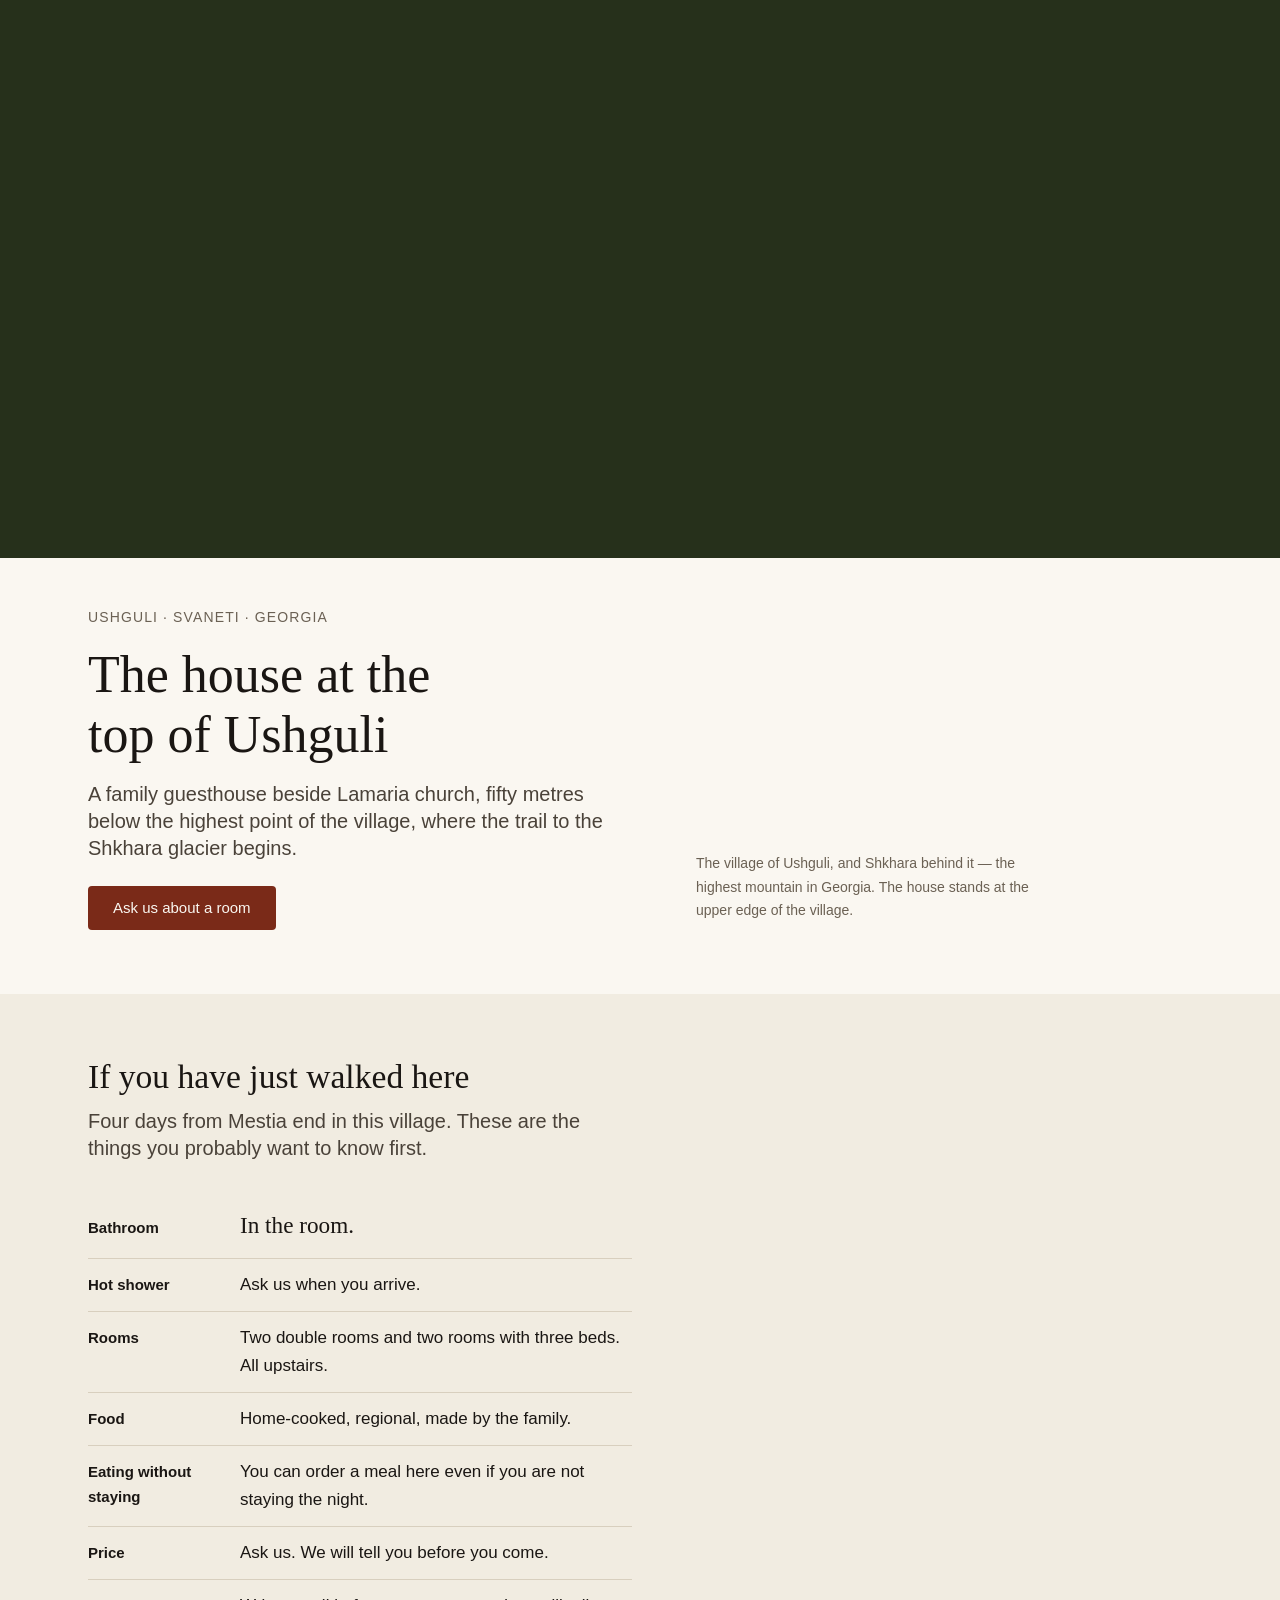
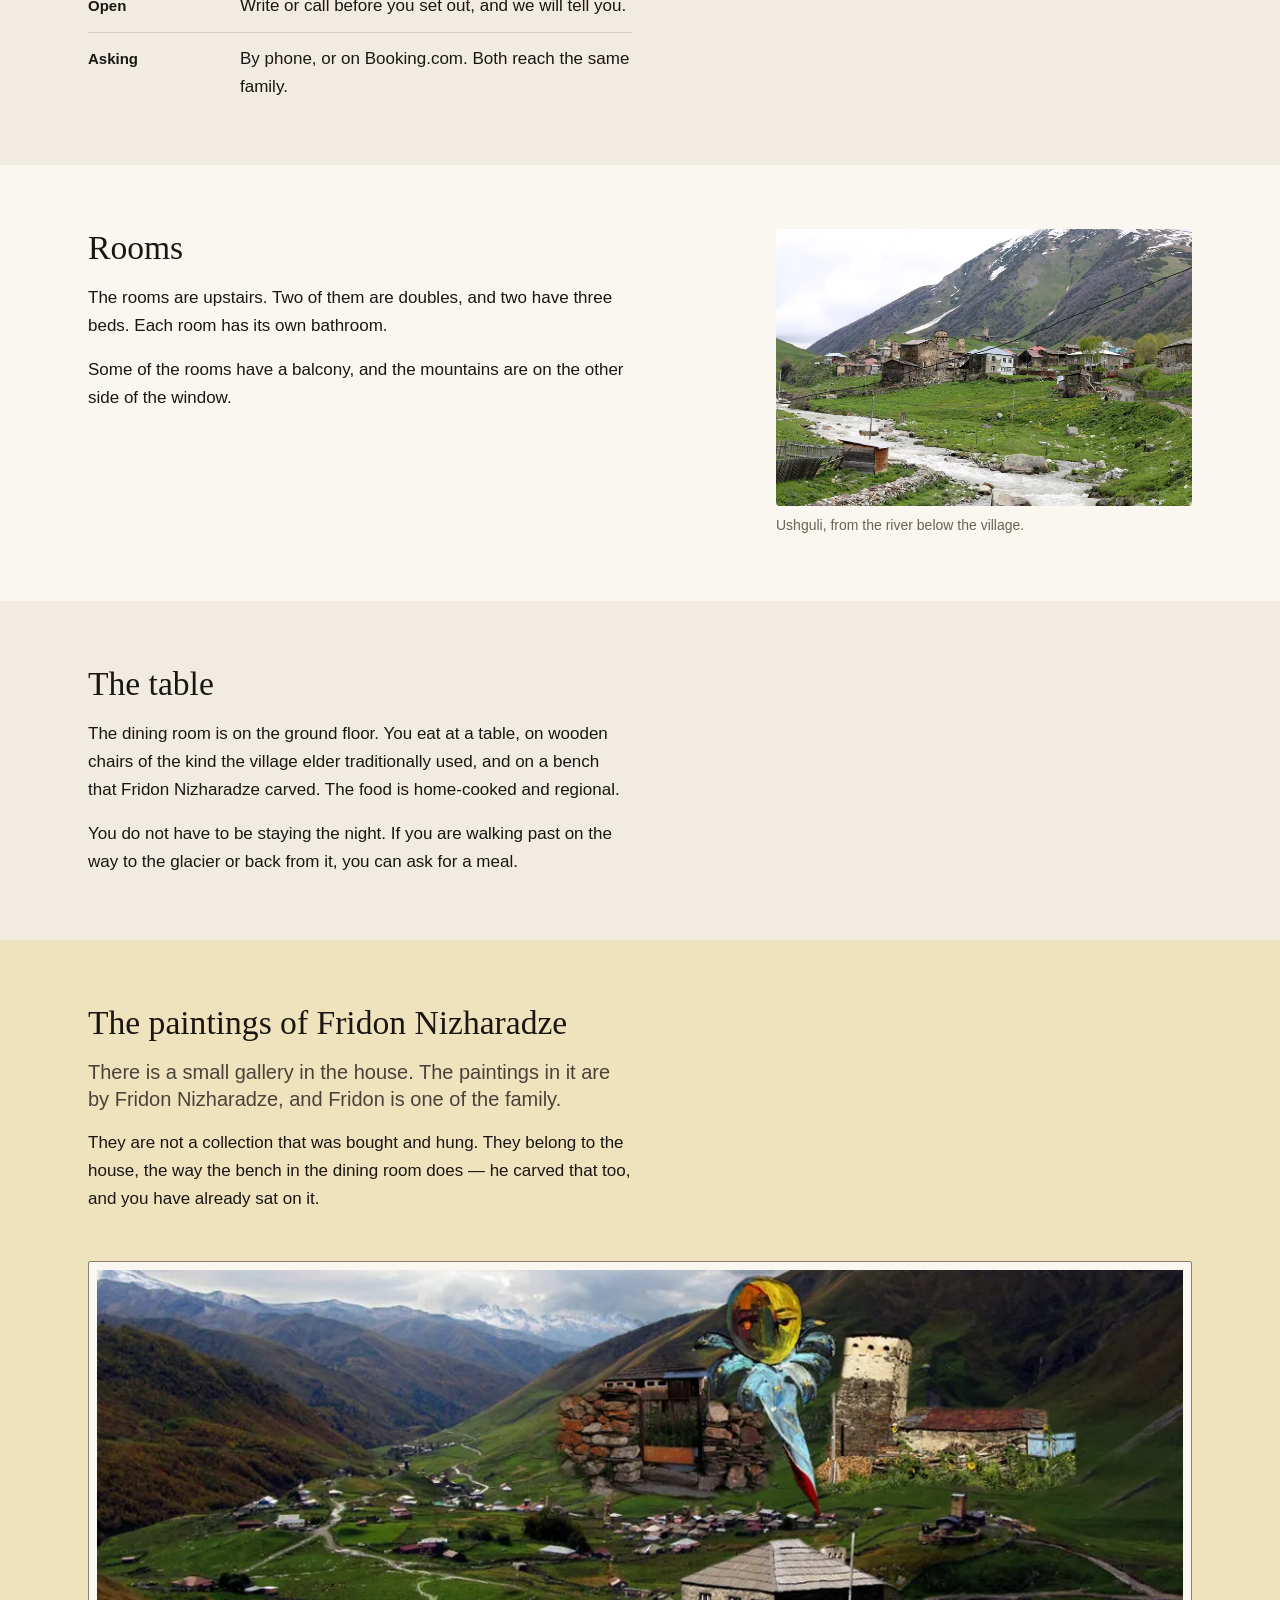
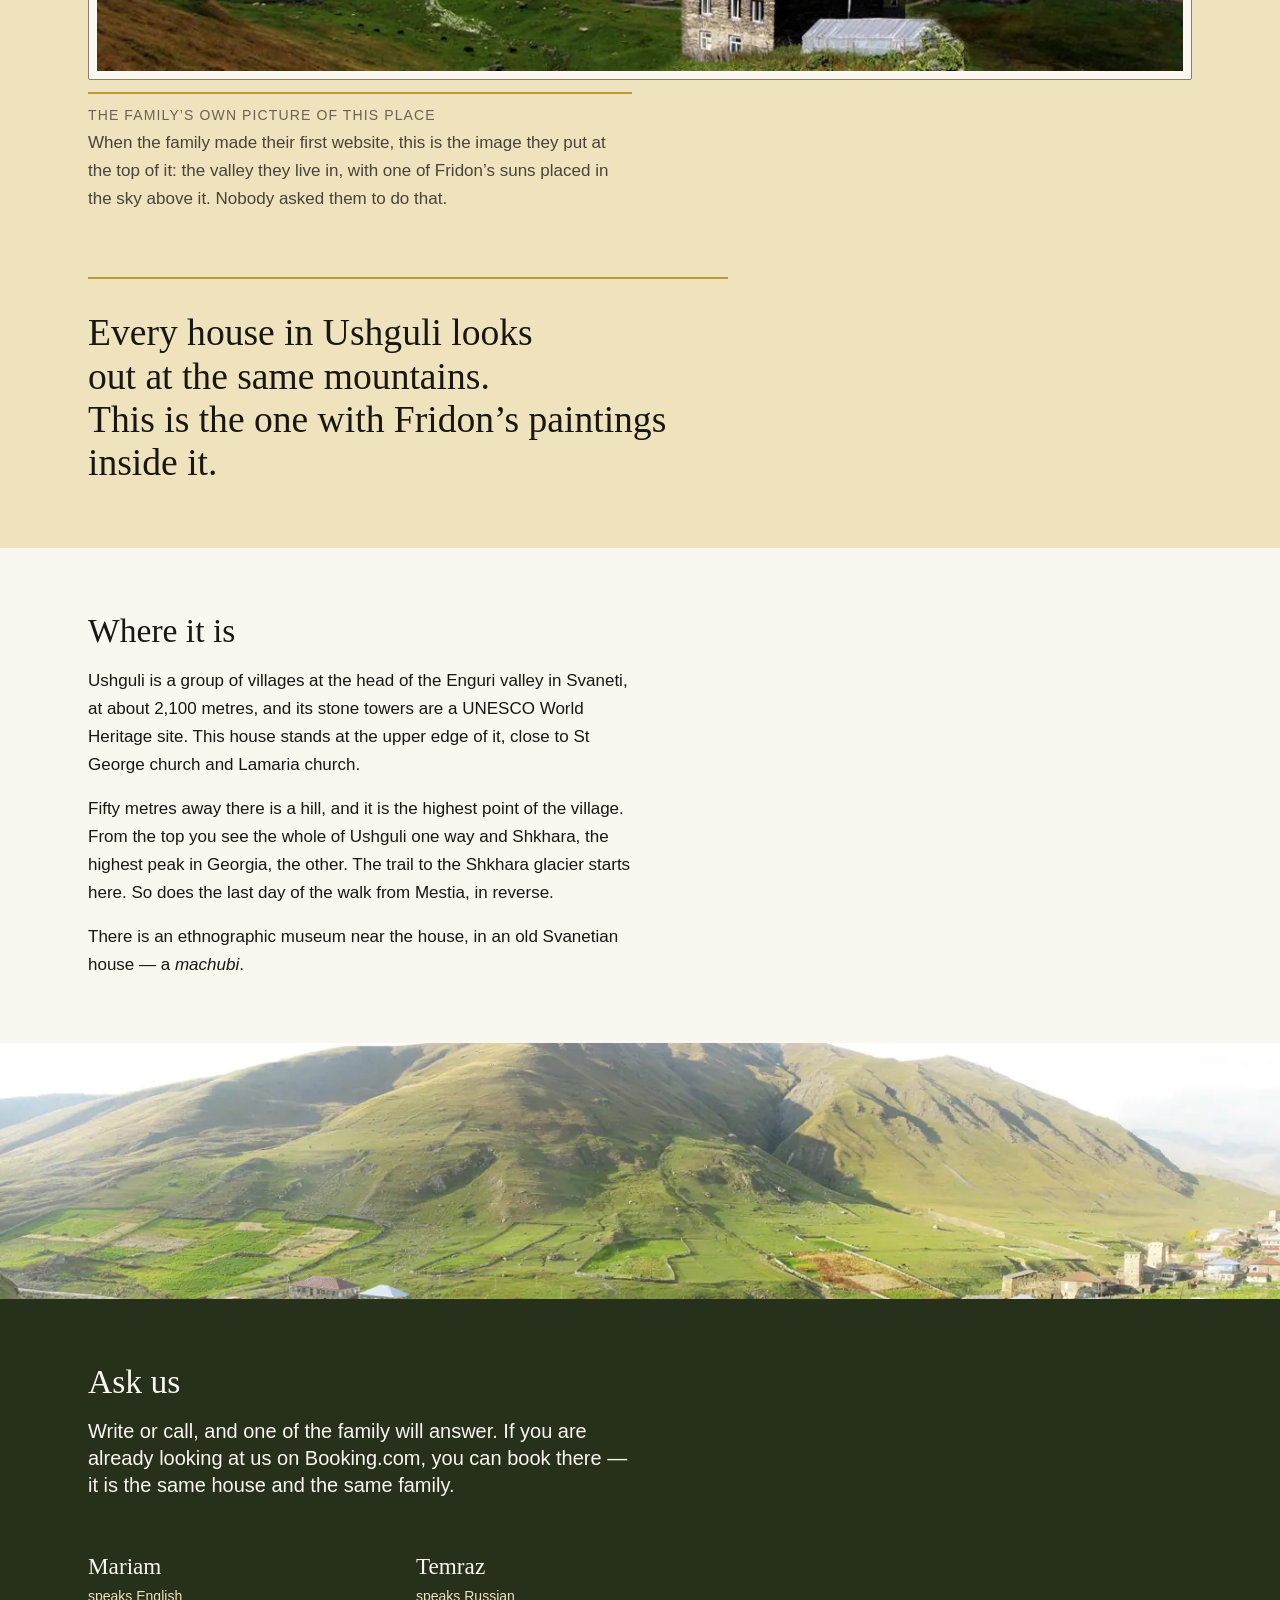
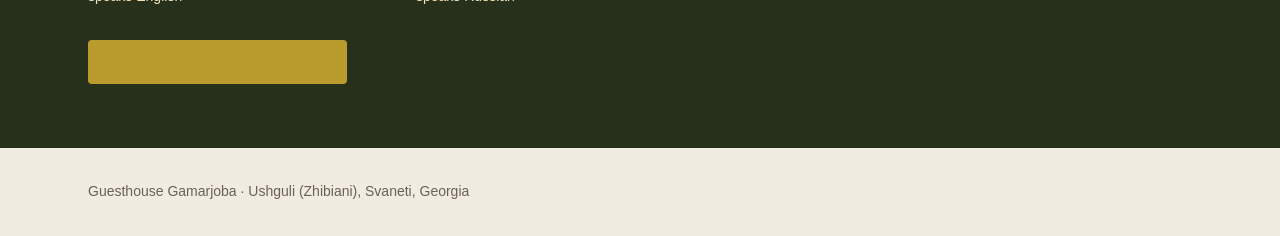
==== commit 79d9069d: "Frame the family's own collage, and fix an unreadable inverted band Art direction: this is a house t" ====
--- a/index.html
+++ b/index.html
@@ -123,6 +123,28 @@
       <p class="lede" style="margin-top:var(--s4)">There is a small gallery in the house. The paintings in it are by Fridon Nizharadze, and Fridon is one of the family.</p>
       <p>They are not a collection that was bought and hung. They belong to the house, the way the bench in the dining room does — he carved that too, and you have already sat on it.</p>
     </div>
+    <figure class="plate" style="margin-top:var(--s7)">
+      <div class="plate__frame">
+        <picture>
+          <source type="image/webp" sizes="(min-width:900px) 60vw, 92vw"
+                  srcset="/assets/img/family-collage-480.webp 480w, /assets/img/family-collage-760.webp 760w, /assets/img/family-collage-1120.webp 1120w">
+          <img src="/assets/img/family-collage-760.jpg" width="1120" height="414" loading="lazy" decoding="async"
+               alt="A photograph of the Ushguli valley — green pasture, stone towers, snow peaks — with one of Fridon Nizharadze’s paintings set into the sky: a golden face inside a sun, with turquoise rays and a fall of red beneath it.">
+        </picture>
+      </div>
+      <figcaption class="plate__label">
+        <span class="label">The family’s own picture of this place</span>
+        <p>When the family made their first website, this is the image they put at the top of it: the valley they live in, with one of Fridon’s suns placed in the sky above it. Nobody asked them to do that.</p>
+      </figcaption>
+    </figure>
+    <!-- ⭐ この額は本サイトで2箇所しか使わないもののひとつ。
+         家族が自分の看板に Fridon の絵を合成していたという事実そのものが、
+         「ここは画家の家だ」という主張の一次資料になる。
+         ⛔ この合成写真を修正しない。ぼかさない、色を合わせない、切り抜き直さない。
+            粗いままだから「記録」になる。整えると「素材」に落ちる。
+         ⛔ 透かしの有無を実測確認済み（4隅すべてクリーン、2026-08-17）。
+         ⛔ Fridon の絵が写っているので、掲載許可の門はこの画像にも掛かる。 -->
+
     <p class="statement">Every house in Ushguli looks out at the same mountains.<br>This is the one with Fridon’s paintings inside it.</p>
     <!-- ⛔ このページで唯一、道の先の宿が明日コピーして真実であり続けられない一文。
          形容詞を足さない。感嘆符を付けない。平坦なままの方が強い。
@@ -161,7 +183,7 @@
   <div class="wrap">
     <div class="measure">
       <h2>Ask us</h2>
-      <p class="lede" style="margin-top:var(--s4);color:var(--c-paper)">Write or call, and one of the family will answer. If you are already looking at us on Booking.com, you can book there — it is the same house and the same family.</p>
+      <p class="lede" style="margin-top:var(--s4)">Write or call, and one of the family will answer. If you are already looking at us on Booking.com, you can book there — it is the same house and the same family.</p>
     </div>
     <ul class="contact-list" style="margin-top:var(--s7)">
       <li><span class="contact__who">Mariam</span><span class="contact__lang">speaks English</span></li>
--- a/assets/css/tokens.css
+++ b/assets/css/tokens.css
@@ -62,6 +62,12 @@
   --t-label:   0.9375rem;   /* 15px。ラベル、ボタン */
   --t-small:   0.875rem;    /* 14px。補足。★これが下限 */
 
+  /* ★追加 2026-08-17（規約5により理由を明記）
+     --track-label: tokens.css に字送りの段が1つも無かった。大文字・小サイズの
+     壁ラベルは字送りを足さないと読めない（14px の uppercase が最も詰まって見える）。
+     em 相対なので文字サイズが変わっても崩れない。使用は .label のみ。 */
+  --track-label: 0.08em;
+
   /* ---- 太さ -------------------------------------------------------------- */
   --w-normal: 400;
   --w-medium: 500;
--- a/assets/css/components.css
+++ b/assets/css/components.css
@@ -304,3 +304,48 @@
 .contact__lang { display: block; font-size: var(--t-small); color: var(--c-gold-soft); }
 .btn--gold { background: var(--c-gold); color: var(--c-ink); }
 .btn--gold:hover, .btn--gold.is-hover { background: var(--c-gold-soft); }
+
+
+/* ===========================================================================
+   額と壁ラベル（アートディレクション 10-art-direction.md §1・§6-3）
+   ---------------------------------------------------------------------------
+   この家は「額装する家」である。写真は置くのではなく掛ける。
+   ⛔ ただし額を許すのは Fridon の作品だけ。部屋や風景は既存 .fig（枠なし）。
+      額が Fridon の作品にしか付かないから、額に意味が出る。
+   =========================================================================== */
+.plate { margin: 0; }
+.plate__frame {
+  border: 1px solid var(--c-border);
+  border-radius: var(--r-sm);
+  padding: var(--s2);                /* 内側のマット */
+  background: var(--c-paper);
+}
+.plate__frame img { display: block; width: 100%; height: auto; border-radius: 0; }
+.plate__label {
+  margin-top: var(--s3);
+  padding-top: var(--s3);
+  border-top: 2px solid var(--c-gold);
+  max-width: var(--measure);
+  display: grid; gap: var(--s1);
+}
+.plate__label p { margin: 0; font-size: var(--t-body); color: var(--c-ink-2); }
+.label {
+  font: var(--w-medium) var(--t-small)/var(--lh-snug) var(--f-body);
+  text-transform: uppercase;
+  letter-spacing: var(--track-label);
+  color: var(--c-ink-3);
+}
+/* 写真が届くまでの「まだ掛けていない場所」。壊れて見せない */
+.plate--empty .plate__frame {
+  background: var(--c-paper-2);
+  aspect-ratio: 4 / 5;
+  display: grid; place-items: center;
+}
+
+/* ⚠️ 既存不具合の修正（アートディレクターが検出）
+   .lede は color:var(--c-ink-2) #4A4239 を持つ。これが .band--moss #26301B の上に
+   載ると 1.9:1 で読めない。個別画面で style="color:..." を書いて回避するのは
+   実装規約3違反なので、面の側で直す。 */
+.band--moss .lede,
+.band--moss .facts__v { color: var(--c-paper); }
+.band--moss .caption, .band--moss .small { color: var(--c-gold-soft); }
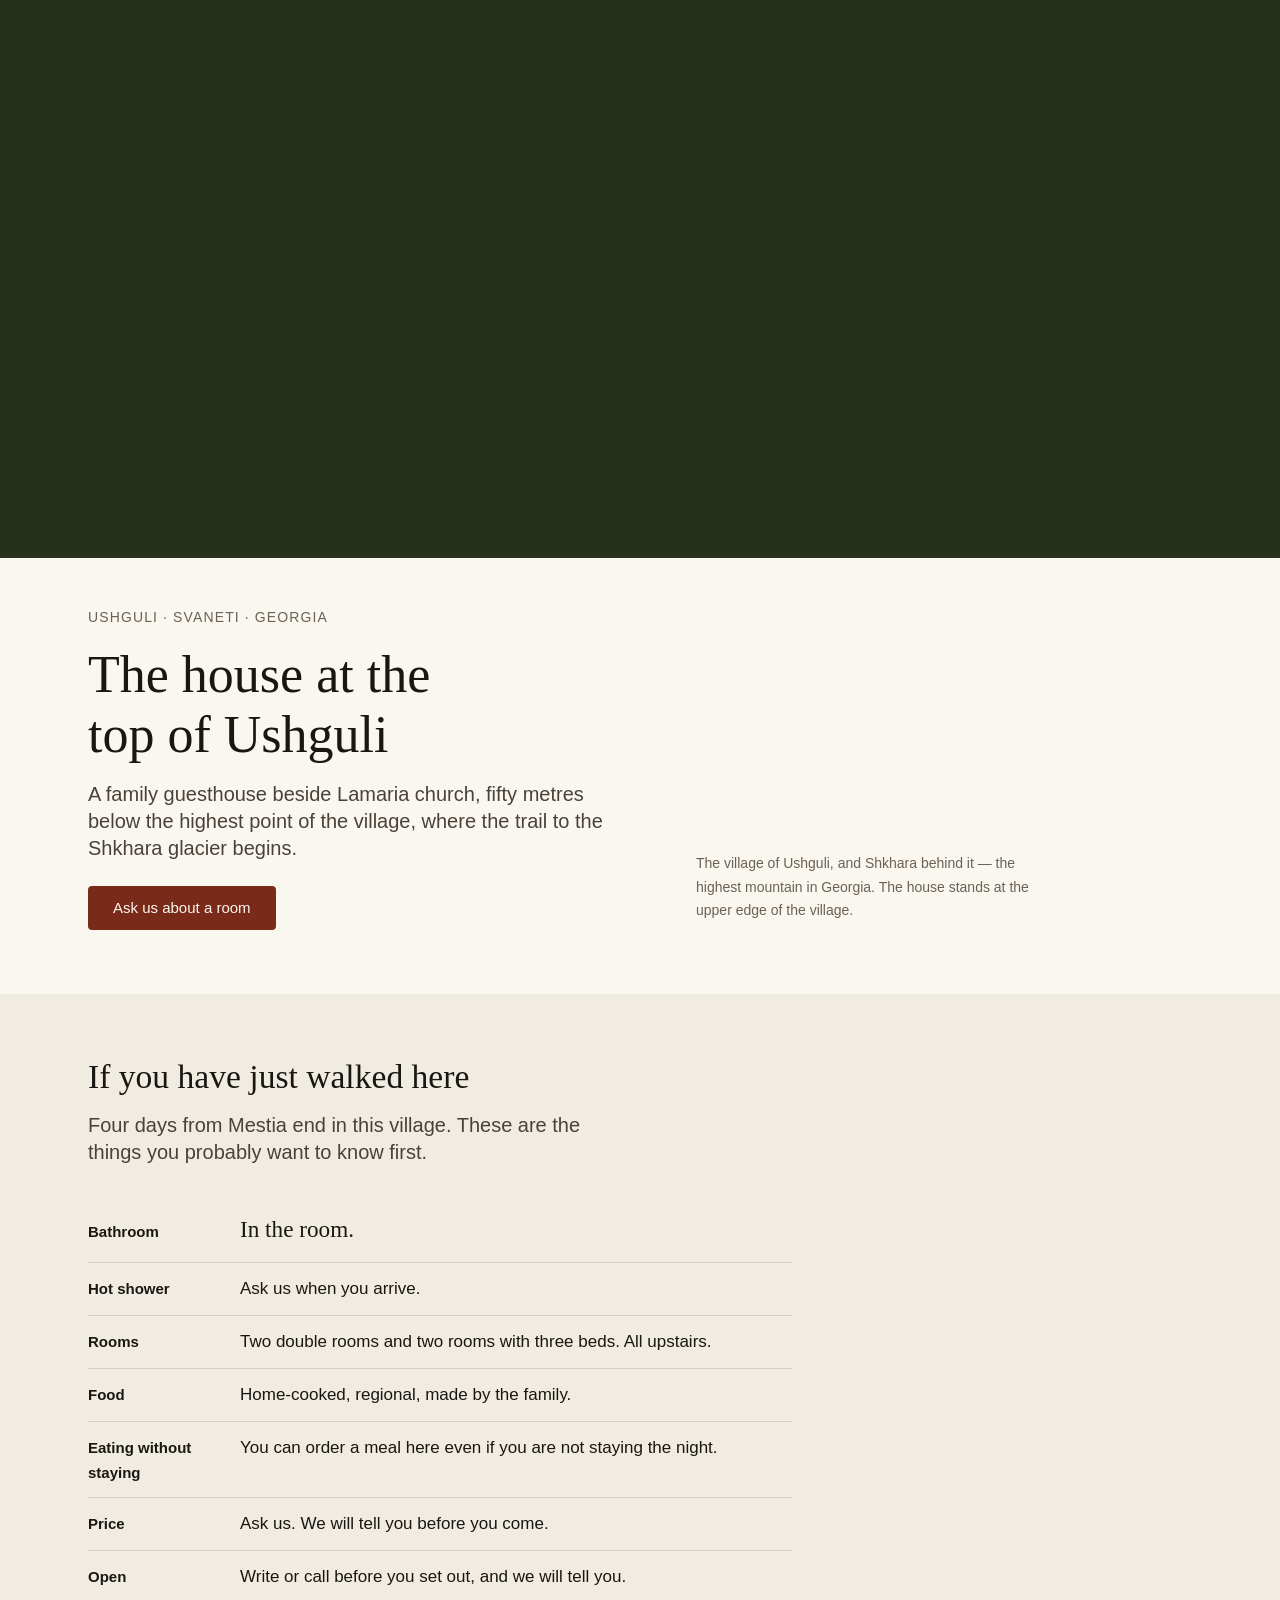
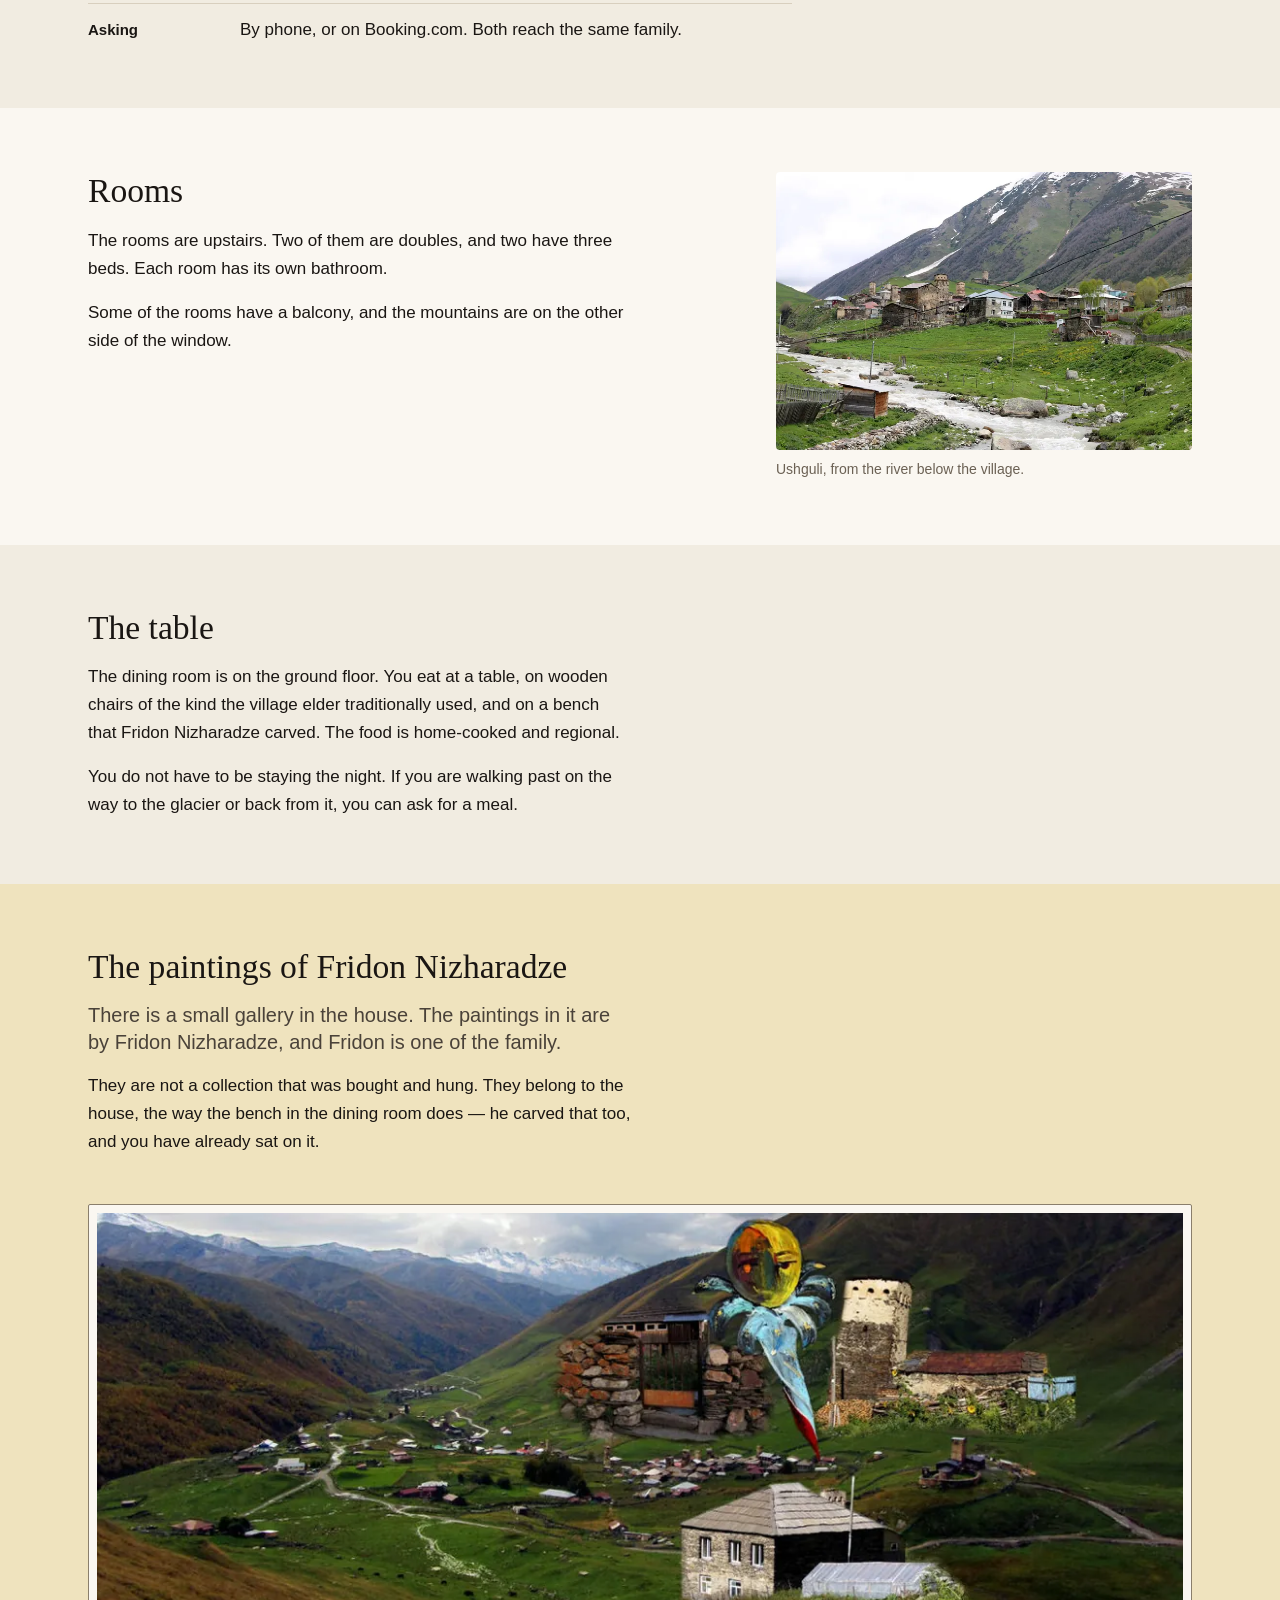
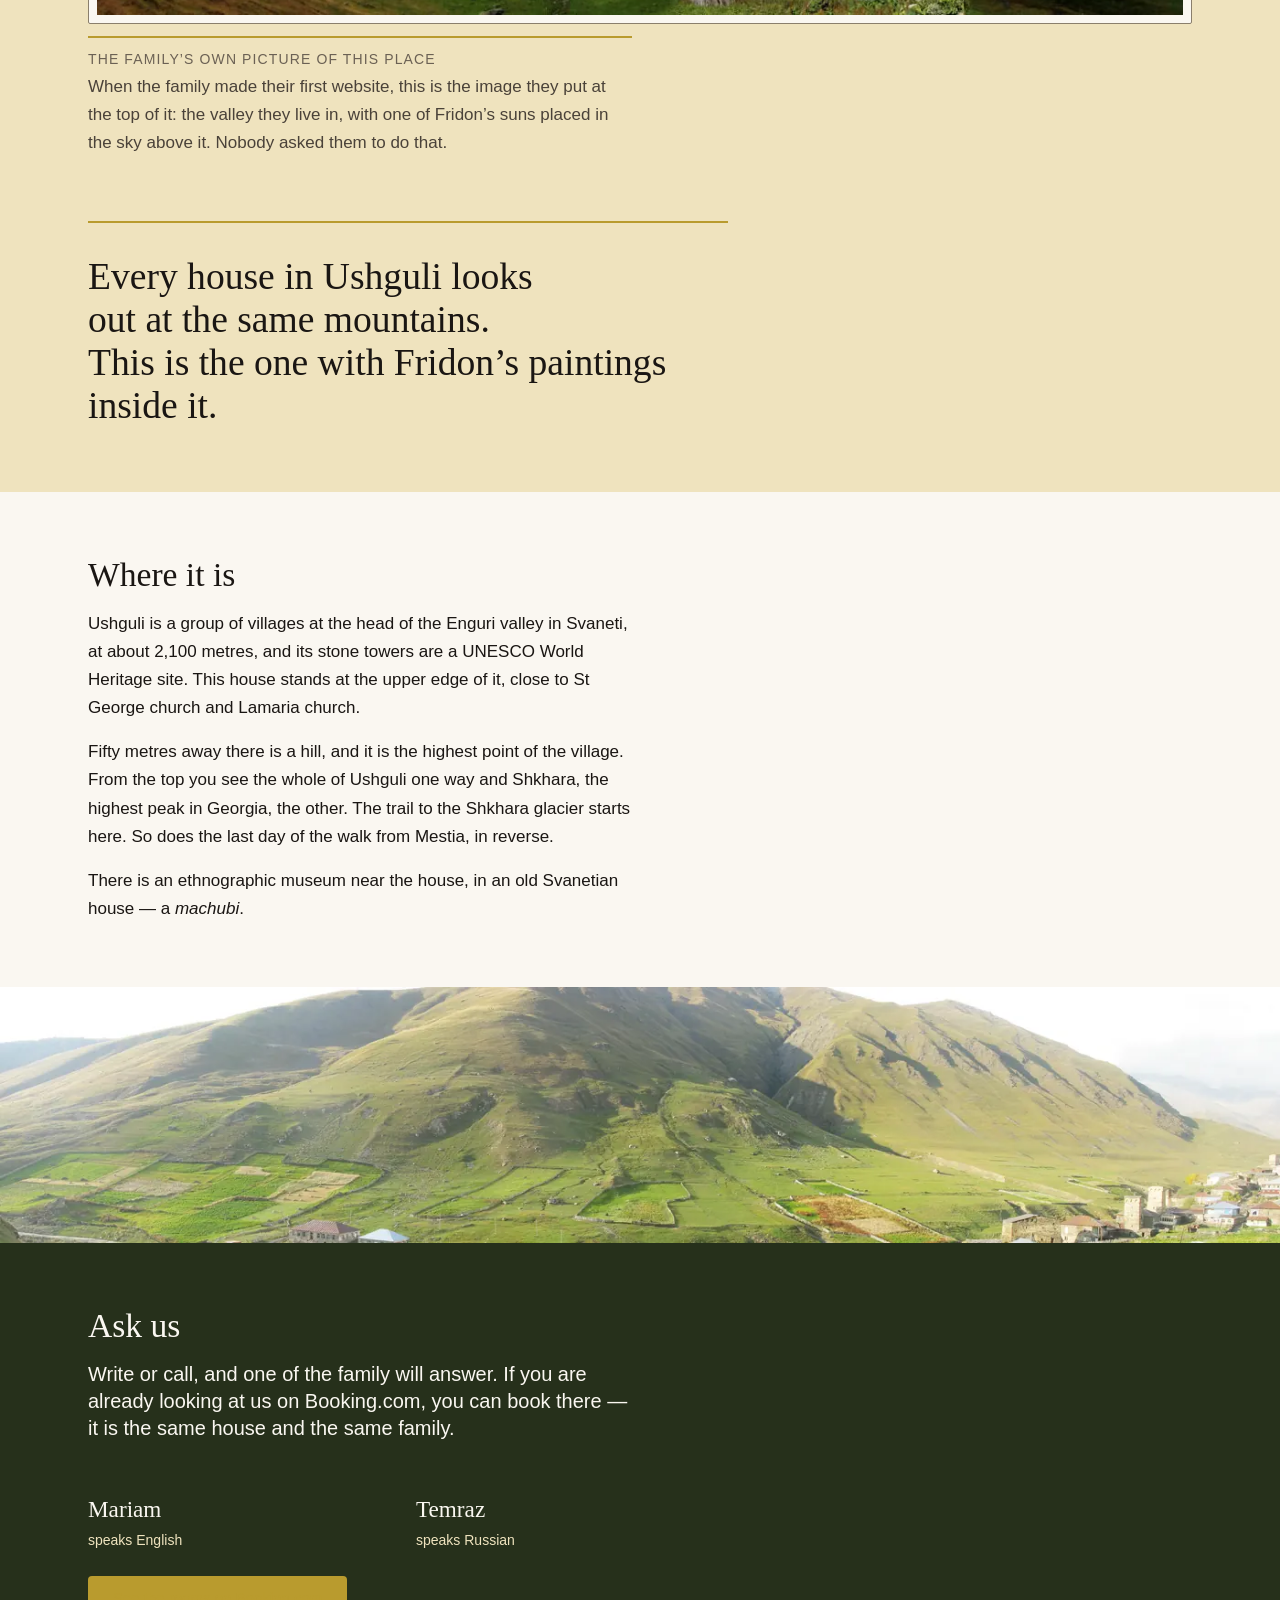
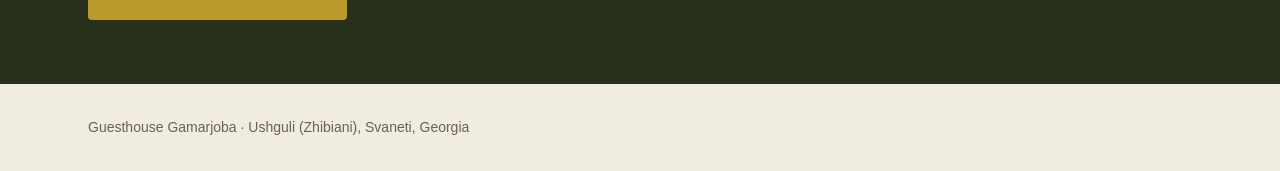
==== commit be547bc8: "Move every margin out of the markup and into the stylesheet The art director flagged raw values in t" ====
--- a/index.html
+++ b/index.html
@@ -41,7 +41,7 @@
         <p class="lede">A family guesthouse beside Lamaria church, fifty metres below the highest point of the village, where the trail to the Shkhara glacier begins.</p>
         <!-- [F-own] "located on the edge of Ushguli, close to St. George Church and Lamaria Church,
              and on the trail to Shkhara Glacier. Within 50 meters ... the highest point of the village." -->
-        <p style="margin-top:var(--s5)"><a class="btn btn--primary" href="#ask">Ask us about a room</a></p>
+        <p class="btn-row"><a class="btn btn--primary" href="#ask">Ask us about a room</a></p>
       </div>
       <p class="fold__note caption">The village of Ushguli, and Shkhara behind it — the highest mountain in Georgia. The house stands at the upper edge of the village.</p>
       <!-- ⛔ このキャプションは「Ushguliの写真」であることを明示している。
@@ -54,9 +54,9 @@
 <section class="band band--paper2" id="stay">
   <div class="wrap">
     <h2>If you have just walked here</h2>
-    <p class="lede" style="margin-top:var(--s3)">Four days from Mestia end in this village. These are the things you probably want to know first.</p>
-
-    <ul class="facts facts--lead" style="margin-top:var(--s7)">
+    <p class="lede">Four days from Mestia end in this village. These are the things you probably want to know first.</p>
+
+    <ul class="facts facts--lead">
       <li><span class="facts__k">Bathroom</span><span class="facts__v facts__v--strong">In the room.</span></li>
       <!-- [F-site] 2026-08-17 Shosuke が清掃担当として毎日確認。旧サイト(2015)の「共用トイレ2つ」と
            Booking の "private bathroom" の矛盾は、これで解決。**"en-suite" とは書かない。** -->
@@ -83,7 +83,7 @@
     <div class="split split--wide">
       <div>
         <h2>Rooms</h2>
-        <p style="margin-top:var(--s4)">The rooms are upstairs. Two of them are doubles, and two have three beds. Each room has its own bathroom.</p>
+        <p>The rooms are upstairs. Two of them are doubles, and two have three beds. Each room has its own bathroom.</p>
         <!-- [F-own] + [F-site] -->
         <p>Some of the rooms have a balcony, and the mountains are on the other side of the window.</p>
         <!-- [F-agg] バルコニーと眺めはOTA掲載のみ。Mamuka が確認しなければ**この段落ごと削除**。 -->
@@ -106,7 +106,7 @@
   <div class="wrap">
     <div class="measure">
       <h2>The table</h2>
-      <p style="margin-top:var(--s4)">The dining room is on the ground floor. You eat at a table, on wooden chairs of the kind the village elder traditionally used, and on a bench that Fridon Nizharadze carved. The food is home-cooked and regional.</p>
+      <p>The dining room is on the ground floor. You eat at a table, on wooden chairs of the kind the village elder traditionally used, and on a bench that Fridon Nizharadze carved. The food is home-cooked and regional.</p>
       <p>You do not have to be staying the night. If you are walking past on the way to the glacier or back from it, you can ask for a meal.</p>
       <!-- [F-own] 両段落とも本人の文章に近い。
            ⛔ ベンチをここに置くのは意図的。読者は Fridon が誰かを知る前に、彼の作品に座っている。
@@ -120,10 +120,10 @@
   <div class="wrap">
     <div class="measure">
       <h2>The paintings of Fridon Nizharadze</h2>
-      <p class="lede" style="margin-top:var(--s4)">There is a small gallery in the house. The paintings in it are by Fridon Nizharadze, and Fridon is one of the family.</p>
+      <p class="lede">There is a small gallery in the house. The paintings in it are by Fridon Nizharadze, and Fridon is one of the family.</p>
       <p>They are not a collection that was bought and hung. They belong to the house, the way the bench in the dining room does — he carved that too, and you have already sat on it.</p>
     </div>
-    <figure class="plate" style="margin-top:var(--s7)">
+    <figure class="plate">
       <div class="plate__frame">
         <picture>
           <source type="image/webp" sizes="(min-width:900px) 60vw, 92vw"
@@ -159,7 +159,7 @@
   <div class="wrap">
     <div class="measure">
       <h2>Where it is</h2>
-      <p style="margin-top:var(--s4)">Ushguli is a group of villages at the head of the Enguri valley in Svaneti, at about 2,100 metres, and its stone towers are a UNESCO World Heritage site. This house stands at the upper edge of it, close to St George church and Lamaria church.</p>
+      <p>Ushguli is a group of villages at the head of the Enguri valley in Svaneti, at about 2,100 metres, and its stone towers are a UNESCO World Heritage site. This house stands at the upper edge of it, close to St George church and Lamaria church.</p>
       <p>Fifty metres away there is a hill, and it is the highest point of the village. From the top you see the whole of Ushguli one way and Shkhara, the highest peak in Georgia, the other. The trail to the Shkhara glacier starts here. So does the last day of the walk from Mestia, in reverse.</p>
       <p>There is an ethnographic museum near the house, in an old Svanetian house — a <i>machubi</i>.</p>
       <!-- [F-pub] 谷・標高・世界遺産 / [F-own] 位置・教会・50m・博物館
@@ -183,13 +183,13 @@
   <div class="wrap">
     <div class="measure">
       <h2>Ask us</h2>
-      <p class="lede" style="margin-top:var(--s4)">Write or call, and one of the family will answer. If you are already looking at us on Booking.com, you can book there — it is the same house and the same family.</p>
-    </div>
-    <ul class="contact-list" style="margin-top:var(--s7)">
+      <p class="lede">Write or call, and one of the family will answer. If you are already looking at us on Booking.com, you can book there — it is the same house and the same family.</p>
+    </div>
+    <ul class="contact-list">
       <li><span class="contact__who">Mariam</span><span class="contact__lang">speaks English</span></li>
       <li><span class="contact__who">Temraz</span><span class="contact__lang">speaks Russian</span></li>
     </ul>
-    <p style="margin-top:var(--s6)"><a class="btn btn--gold" href="#">See the rooms on Booking.com</a></p>
+    <p class="btn-row"><a class="btn btn--gold" href="#">See the rooms on Booking.com</a></p>
     <!-- ⛔ 電話番号を貼っていない。手元にあるのは2015年の2件だけで、確認済みの事実ではない。
          Mamuka さんに読み上げてもらってから入れる。（`_docs/11-copy.md` §9）
          ⛔ guesthouse@gamarjoba-ushguli.com は絶対に書かない。ドメイン失効でメールは届かない。
@@ -198,7 +198,7 @@
   </div>
 </section>
 
-<footer class="band band--paper2" style="padding-block:var(--s6)">
+<footer class="band band--paper2 band--tight">
   <div class="wrap">
     <p class="small">Guesthouse Gamarjoba · Ushguli (Zhibiani), Svaneti, Georgia</p>
   </div>
--- a/assets/css/components.css
+++ b/assets/css/components.css
@@ -33,7 +33,7 @@
 p, ul, ol { margin: 0 0 var(--s4); max-width: var(--measure); }
 /* ⚠️ 見出し直後の間隔はこの順序（p の後）でなければ効かない。
    Beyond Nomad で p{margin} を先に書いて全見出しの下余白が消えた。動かさない。 */
-h2 + *, h3 + * { margin-top: var(--s3); }
+h2 + *, h3 + * { margin-top: var(--s4); }
 :where(p, ul, ol):last-child { margin-bottom: 0; }
 
 a { color: var(--c-teal); text-underline-offset: 0.15em; }
@@ -267,7 +267,7 @@
 
 .eyebrow {
   font-size: var(--t-small); font-weight: var(--w-medium);
-  letter-spacing: 0.08em; text-transform: uppercase;
+  letter-spacing: var(--track-label); text-transform: uppercase;
   color: var(--c-ink-3); margin: 0;
 }
 
@@ -299,7 +299,7 @@
 @media (min-width: 760px) { .split--wide { grid-template-columns: 1fr minmax(0, 26rem); } }
 
 /* ---- 連絡先 --------------------------------------------------------------- */
-.contact-list { display: grid; gap: var(--s4); grid-template-columns: repeat(auto-fit, minmax(12rem, 1fr)); max-width: 40rem; }
+.contact-list { margin-top: var(--s7); display: grid; gap: var(--s4); grid-template-columns: repeat(auto-fit, minmax(12rem, 1fr)); max-width: 40rem; }
 .contact__who { display: block; font-family: var(--f-display); font-size: var(--t-h3); }
 .contact__lang { display: block; font-size: var(--t-small); color: var(--c-gold-soft); }
 .btn--gold { background: var(--c-gold); color: var(--c-ink); }
@@ -349,3 +349,16 @@
 .band--moss .lede,
 .band--moss .facts__v { color: var(--c-paper); }
 .band--moss .caption, .band--moss .small { color: var(--c-gold-soft); }
+
+
+/* ---- 節の中の間隔は CSS が引き受ける。マークアップに margin を書かない --------
+   ⚠️ Beyond Nomad では、CSSの記述順バグを補うために style="margin-top:…" が
+      マークアップ側に40箇所以上書かれた。あれはデザイン判断ではなく手当てだった。
+      同じことをしないために、繰り返し出る間隔はここで持つ。 */
+.facts  { margin-top: var(--s7); max-width: 44rem; }
+/* ⚠️ p/ul/ol の max-width:34rem（散文の行長）は、2列の台帳には狭すぎる。
+   .facts は散文ではないので独自の幅を持つ。inline style で上書きしない。 */
+.plate  { margin-top: var(--s7); }
+.btn-row{ margin-top: var(--s5); }
+.band--tight { padding-block: var(--s6); }
+.split .fig { margin-top: 0; }
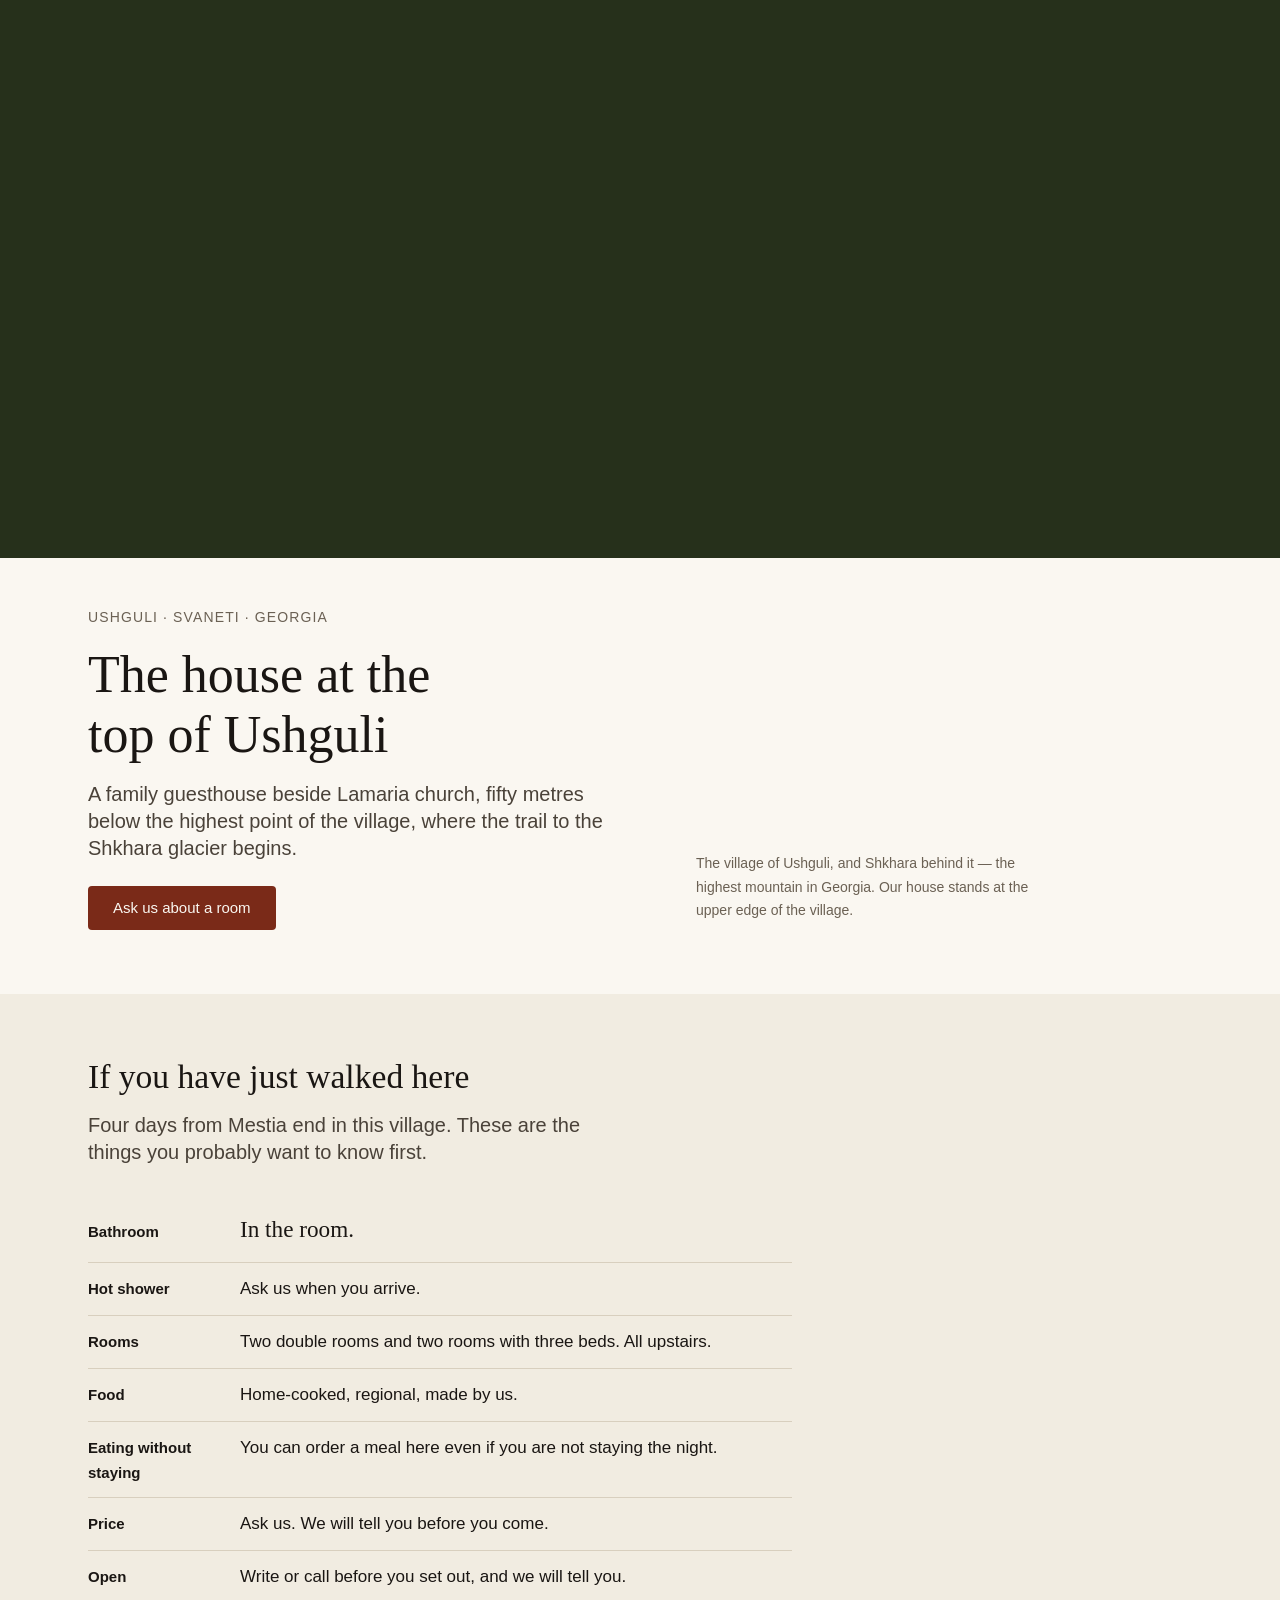
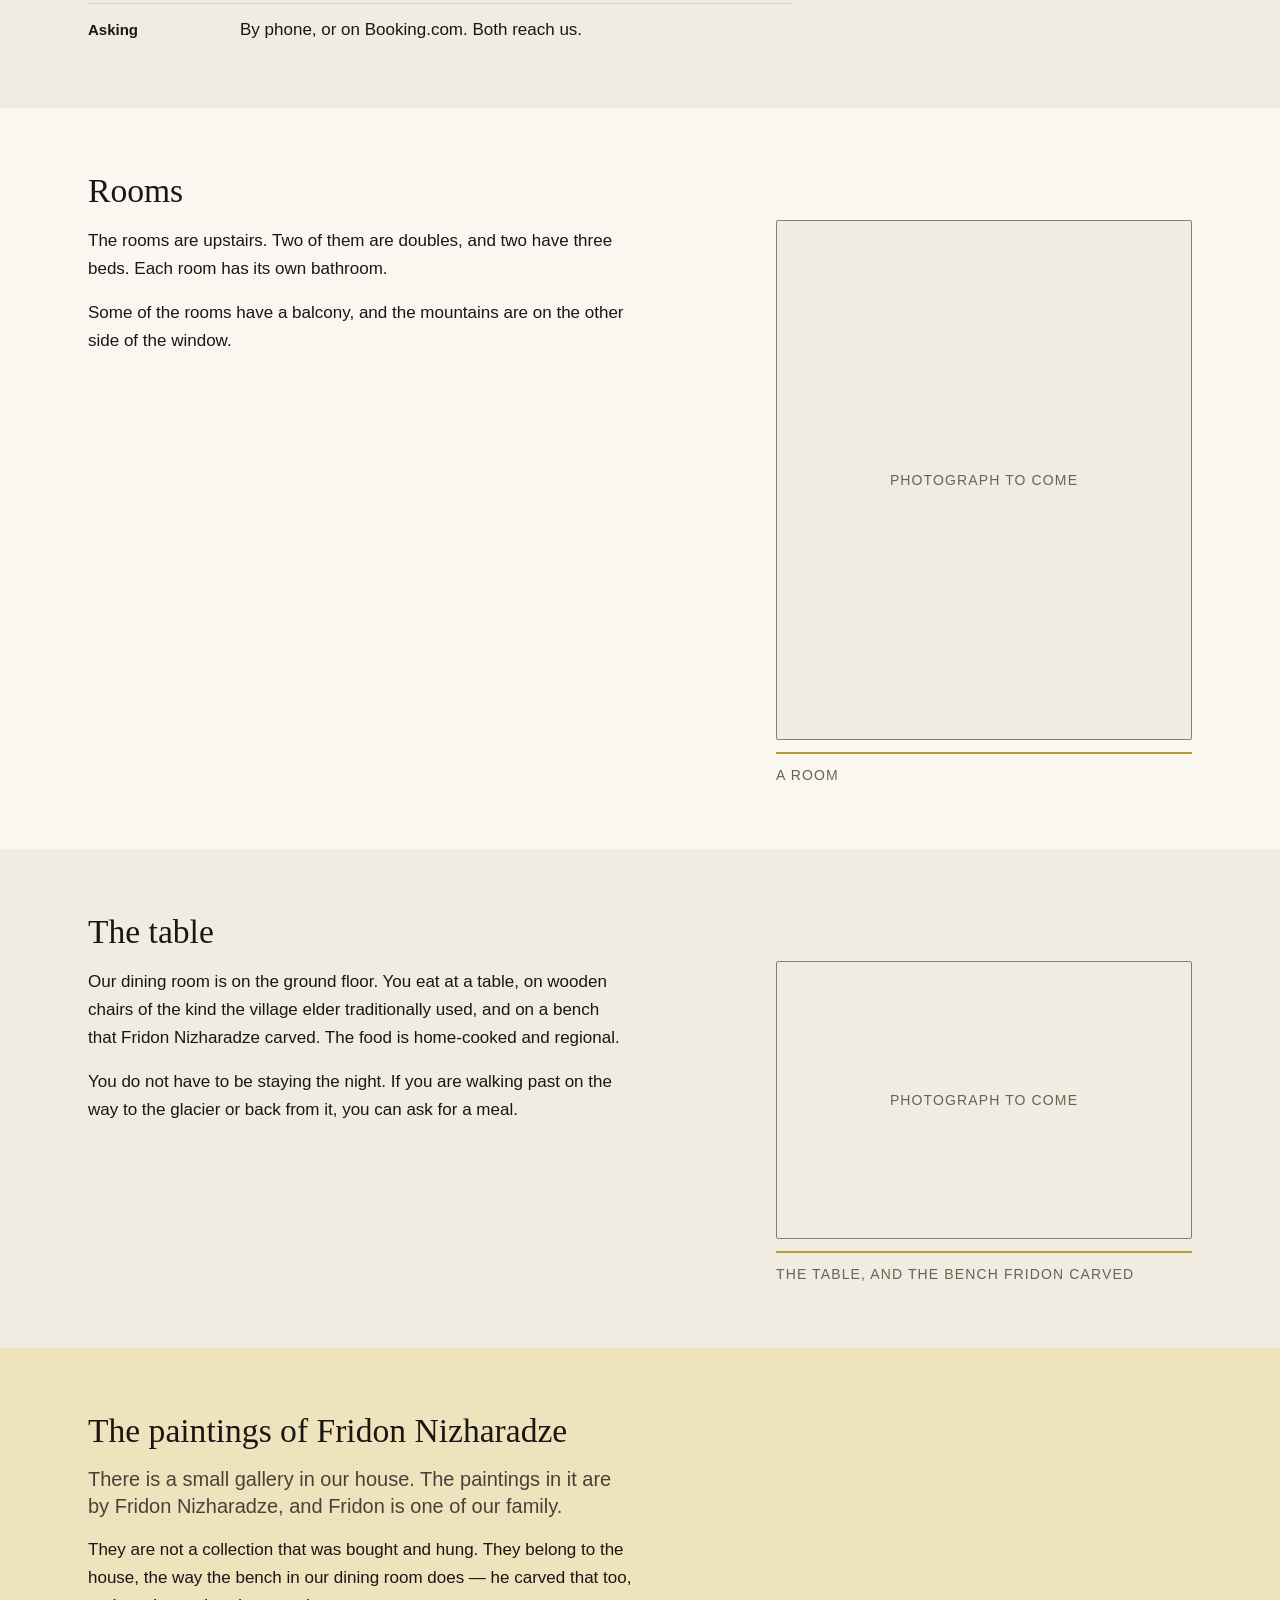
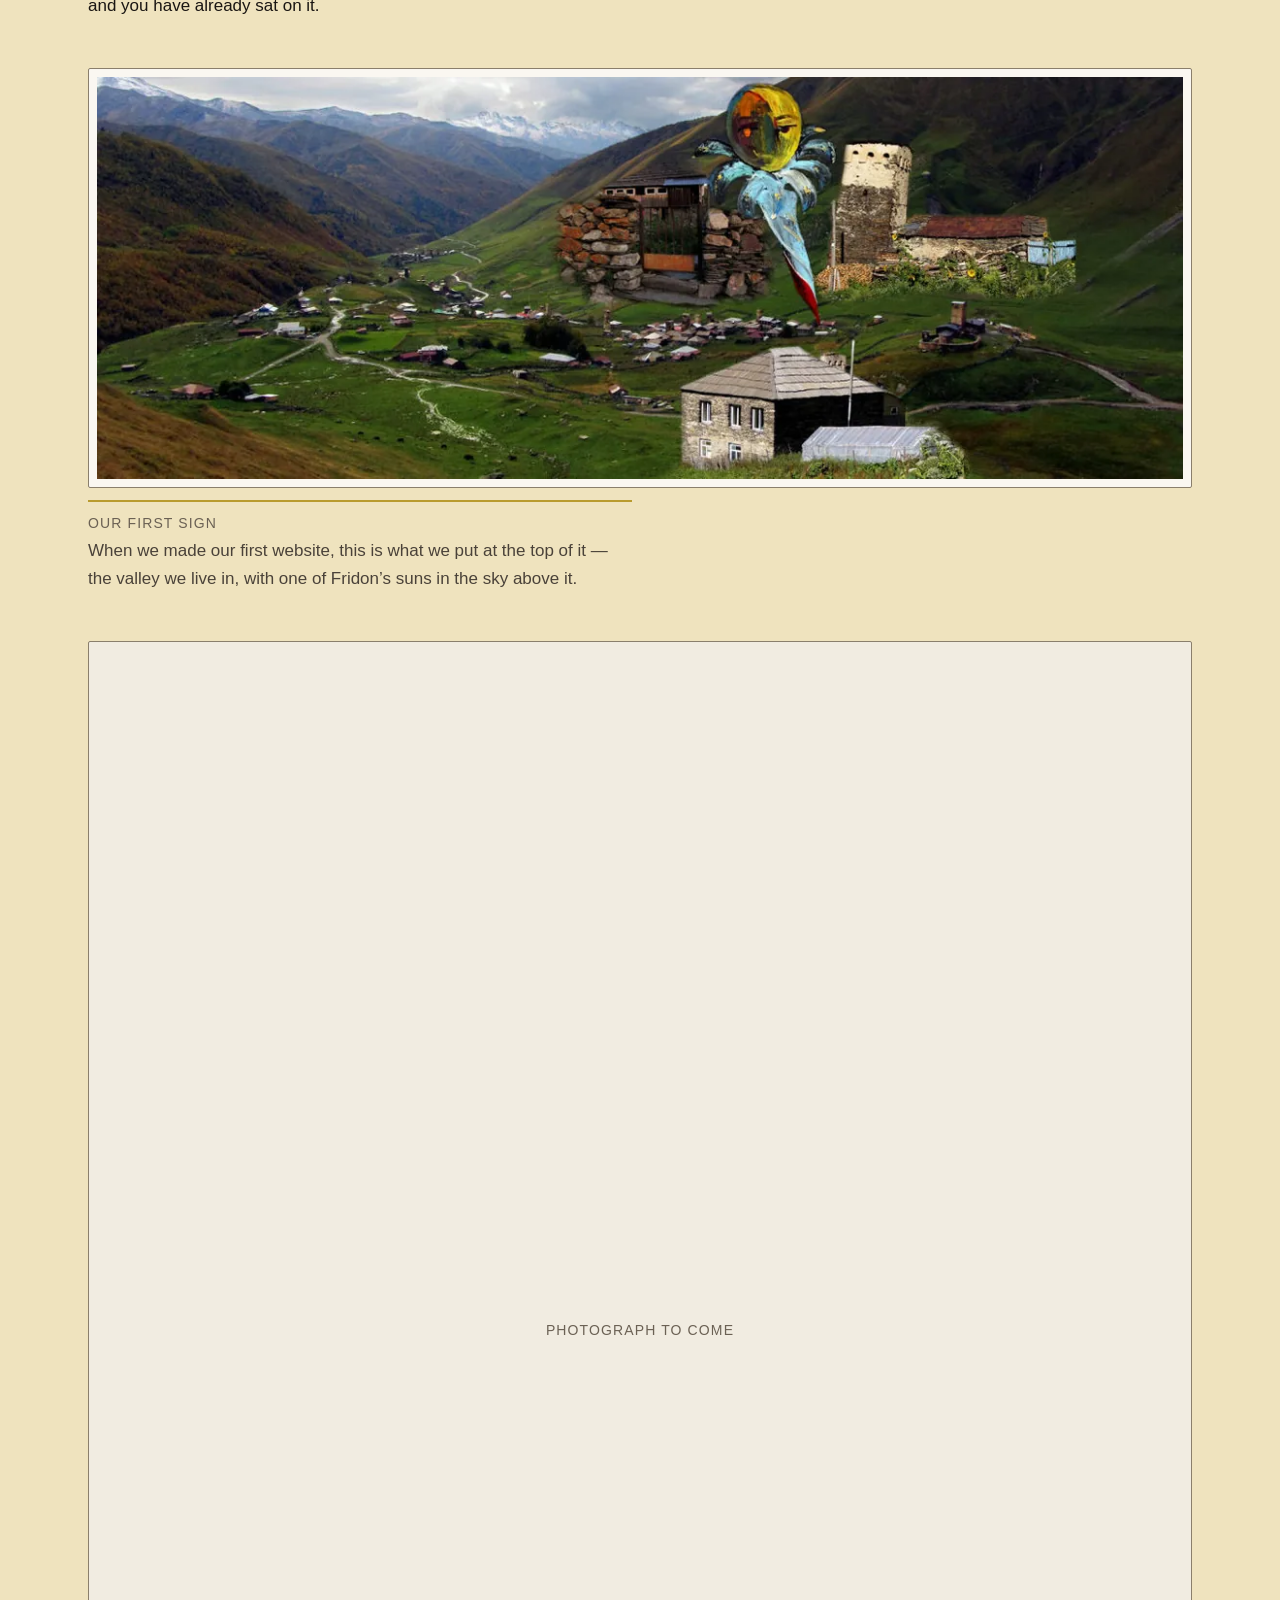
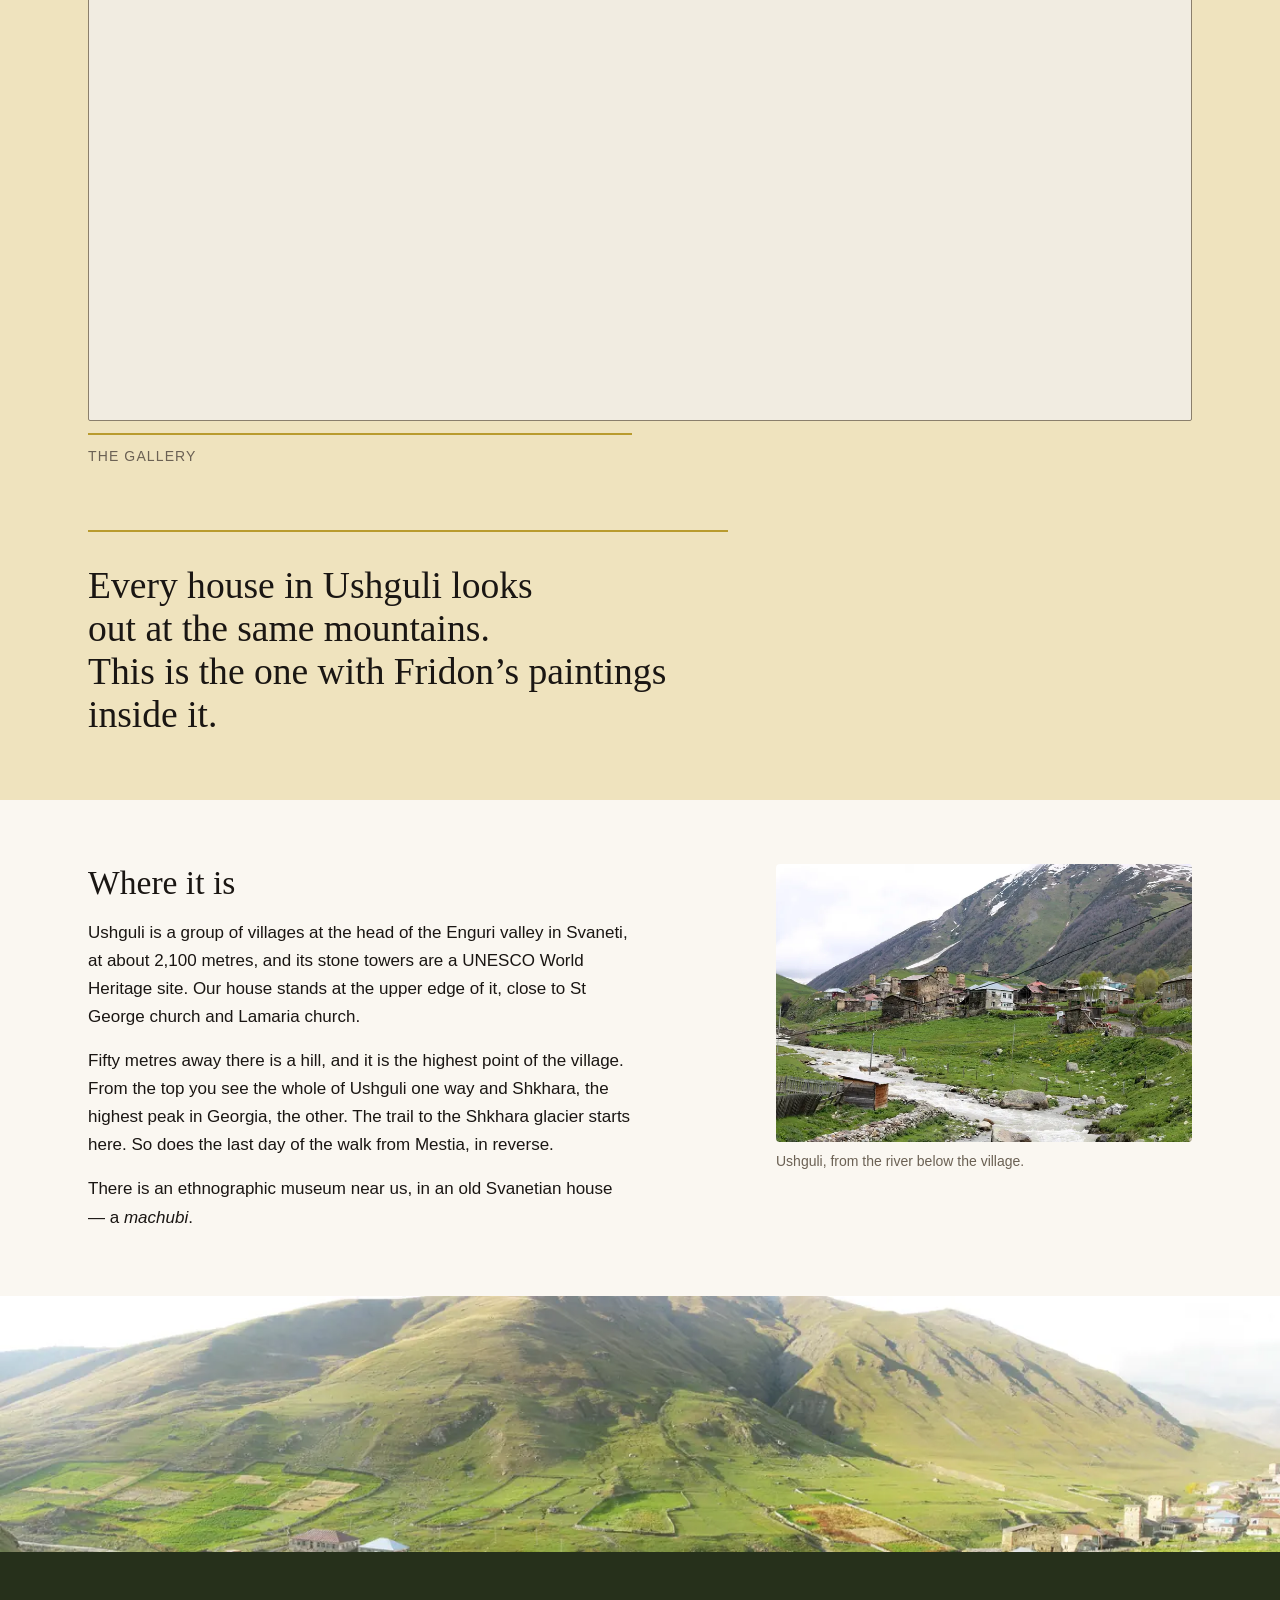
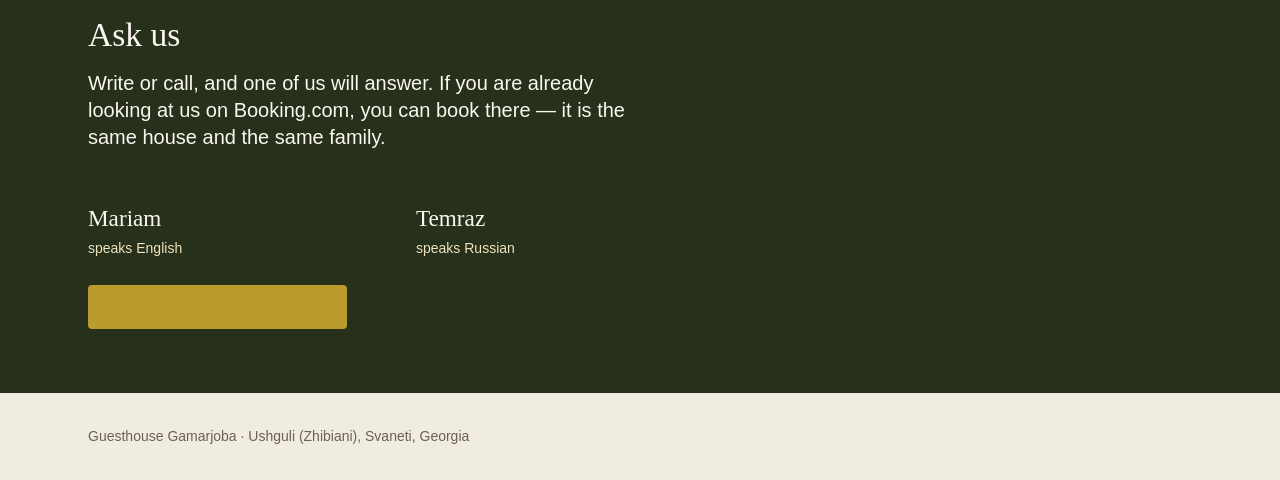
==== commit 00c8f4b4: "Give the site back its own voice, and frame the photographs it is missing The site belongs to the gu" ====
--- a/index.html
+++ b/index.html
@@ -43,7 +43,7 @@
              and on the trail to Shkhara Glacier. Within 50 meters ... the highest point of the village." -->
         <p class="btn-row"><a class="btn btn--primary" href="#ask">Ask us about a room</a></p>
       </div>
-      <p class="fold__note caption">The village of Ushguli, and Shkhara behind it — the highest mountain in Georgia. The house stands at the upper edge of the village.</p>
+      <p class="fold__note caption">The village of Ushguli, and Shkhara behind it — the highest mountain in Georgia. Our house stands at the upper edge of the village.</p>
       <!-- ⛔ このキャプションは「Ushguliの写真」であることを明示している。
            宿の所有物や宿からの眺めとして書かない（_docs/12-image-licences.md）。 -->
     </div>
@@ -64,7 +64,7 @@
       <!-- ⬜ お湯は未確認。空欄にすると「無い」と読まれるため、この文言で運用する。 -->
       <li><span class="facts__k">Rooms</span><span class="facts__v">Two double rooms and two rooms with three beds. All upstairs.</span></li>
       <!-- [F-own] -->
-      <li><span class="facts__k">Food</span><span class="facts__v">Home-cooked, regional, made by the family.</span></li>
+      <li><span class="facts__k">Food</span><span class="facts__v">Home-cooked, regional, made by us.</span></li>
       <!-- [F-own] -->
       <li><span class="facts__k">Eating without staying</span><span class="facts__v">You can order a meal here even if you are not staying the night.</span></li>
       <!-- [F-own] "Even if you only pass by our house on the way to/from the glacier" -->
@@ -72,7 +72,7 @@
       <!-- ⬜ 未確認。旧サイトの 40 GEL は2015年。数字を書かない。 -->
       <li><span class="facts__k">Open</span><span class="facts__v">Write or call before you set out, and we will tell you.</span></li>
       <!-- ⬜ 営業期間は未確認。この文は1月でも7月でも、2026年でも2036年でも正しい。 -->
-      <li><span class="facts__k">Asking</span><span class="facts__v">By phone, or on Booking.com. Both reach the same family.</span></li>
+      <li><span class="facts__k">Asking</span><span class="facts__v">By phone, or on Booking.com. Both reach us.</span></li>
     </ul>
   </div>
 </section>
@@ -87,6 +87,93 @@
         <!-- [F-own] + [F-site] -->
         <p>Some of the rooms have a balcony, and the mountains are on the other side of the window.</p>
         <!-- [F-agg] バルコニーと眺めはOTA掲載のみ。Mamuka が確認しなければ**この段落ごと削除**。 -->
+      </div>
+      <figure class="plate plate--empty" data-wanted="A room: from the door, and the bed. One photograph of each of the four rooms.">
+        <div class="plate__frame"><span class="label">Photograph to come</span></div>
+        <figcaption class="plate__label"><span class="label">A room</span></figcaption>
+      </figure>
+      <!-- ⛔ 空の額。写真が届くまでの場所。check.py --publish が残存で落ちる。
+           ここに風景写真を置かない。部屋の節に村の写真は誤解を招く。 -->
+    </div>
+  </div>
+</section>
+
+<!-- ── 3. 食卓。ベンチはここに置く。ギャラリーの一つ手前で、説明しない ──── -->
+<section class="band band--paper2" id="table">
+  <div class="wrap">
+    <div class="split split--wide">
+      <div>
+        <h2>The table</h2>
+        <p>Our dining room is on the ground floor. You eat at a table, on wooden chairs of the kind the village elder traditionally used, and on a bench that Fridon Nizharadze carved. The food is home-cooked and regional.</p>
+        <p>You do not have to be staying the night. If you are walking past on the way to the glacier or back from it, you can ask for a meal.</p>
+        <!-- [F-own] 両段落とも本人の文章に近い。
+             ⛔ ベンチをここに置くのは意図的。読者は Fridon が誰かを知る前に、彼の作品に座っている。
+                移動させない。ここで説明しない。 -->
+      </div>
+      <figure class="plate plate--empty plate--wide" data-wanted="The long table, with the elder's chairs and Fridon's bench in frame.">
+        <div class="plate__frame"><span class="label">Photograph to come</span></div>
+        <figcaption class="plate__label"><span class="label">The table, and the bench Fridon carved</span></figcaption>
+      </figure>
+    </div>
+  </div>
+</section>
+
+<!-- ── 4. Fridon。ページの感情的な頂点 ─────────────────────────────────── -->
+<section class="band band--gold" id="gallery">
+  <div class="wrap">
+    <div class="measure">
+      <h2>The paintings of Fridon Nizharadze</h2>
+      <p class="lede">There is a small gallery in our house. The paintings in it are by Fridon Nizharadze, and Fridon is one of our family.</p>
+      <p>They are not a collection that was bought and hung. They belong to the house, the way the bench in our dining room does — he carved that too, and you have already sat on it.</p>
+    </div>
+    <figure class="plate">
+      <div class="plate__frame">
+        <picture>
+          <source type="image/webp" sizes="(min-width:900px) 60vw, 92vw"
+                  srcset="/assets/img/family-collage-480.webp 480w, /assets/img/family-collage-760.webp 760w, /assets/img/family-collage-1120.webp 1120w">
+          <img src="/assets/img/family-collage-760.jpg" width="1120" height="414" loading="lazy" decoding="async"
+               alt="A photograph of the Ushguli valley — green pasture, stone towers, snow peaks — with one of Fridon Nizharadze’s paintings set into the sky: a golden face inside a sun, with turquoise rays and a fall of red beneath it.">
+        </picture>
+      </div>
+      <figcaption class="plate__label">
+        <span class="label">Our first sign</span>
+        <p>When we made our first website, this is what we put at the top of it — the valley we live in, with one of Fridon’s suns in the sky above it.</p>
+      </figcaption>
+    </figure>
+    <!-- ⭐ この額は本サイトで2箇所しか使わないもののひとつ。
+         家族が自分の看板に Fridon の絵を合成していたという事実そのものが、
+         「ここは画家の家だ」という主張の一次資料になる。
+         ⛔ この合成写真を修正しない。ぼかさない、色を合わせない、切り抜き直さない。
+            粗いままだから「記録」になる。整えると「素材」に落ちる。
+         ⛔ 透かしの有無を実測確認済み（4隅すべてクリーン、2026-08-17）。
+         ⛔ Fridon の絵が写っているので、掲載許可の門はこの画像にも掛かる。 -->
+
+    <figure class="plate plate--empty" data-wanted="The gallery room itself, and two or three of the paintings close up.">
+      <div class="plate__frame"><span class="label">Photograph to come</span></div>
+      <figcaption class="plate__label"><span class="label">The gallery</span></figcaption>
+    </figure>
+
+    <p class="statement">Every house in Ushguli looks out at the same mountains.<br>This is the one with Fridon’s paintings inside it.</p>
+    <!-- ⛔ このページで唯一、道の先の宿が明日コピーして真実であり続けられない一文。
+         形容詞を足さない。感嘆符を付けない。平坦なままの方が強い。
+         ⛔ 掲載許可の門: 2015年に家族自身が公開していたことは、2026年の同意ではない。
+            Fridon さん本人かご家族の許可を得るまで公開しない。
+            許可が出なければ**この節ごと削除**する。上の節は単独で成立する。 -->
+  </div>
+</section>
+
+<!-- ── 5. 場所 ─────────────────────────────────────────────────────────── -->
+<section class="band" id="where">
+  <div class="wrap">
+    <div class="split split--wide">
+      <div>
+        <h2>Where it is</h2>
+        <p>Ushguli is a group of villages at the head of the Enguri valley in Svaneti, at about 2,100 metres, and its stone towers are a UNESCO World Heritage site. Our house stands at the upper edge of it, close to St George church and Lamaria church.</p>
+        <p>Fifty metres away there is a hill, and it is the highest point of the village. From the top you see the whole of Ushguli one way and Shkhara, the highest peak in Georgia, the other. The trail to the Shkhara glacier starts here. So does the last day of the walk from Mestia, in reverse.</p>
+        <p>There is an ethnographic museum near us, in an old Svanetian house — a <i>machubi</i>.</p>
+        <!-- [F-pub] 谷・標高・世界遺産 / [F-own] 位置・教会・50m・博物館
+             ⬜ Mestia からの来かたは書かない。車種も所要時間も道路状況も。
+             📍 地図ピン 42.9183099, 43.0169435（Maps URL の @ は地図中心で約210mずれる） -->
       </div>
       <figure class="fig">
         <picture>
@@ -101,74 +188,6 @@
   </div>
 </section>
 
-<!-- ── 3. 食卓。ベンチはここに置く。ギャラリーの一つ手前で、説明しない ──── -->
-<section class="band band--paper2" id="table">
-  <div class="wrap">
-    <div class="measure">
-      <h2>The table</h2>
-      <p>The dining room is on the ground floor. You eat at a table, on wooden chairs of the kind the village elder traditionally used, and on a bench that Fridon Nizharadze carved. The food is home-cooked and regional.</p>
-      <p>You do not have to be staying the night. If you are walking past on the way to the glacier or back from it, you can ask for a meal.</p>
-      <!-- [F-own] 両段落とも本人の文章に近い。
-           ⛔ ベンチをここに置くのは意図的。読者は Fridon が誰かを知る前に、彼の作品に座っている。
-              移動させない。ここで説明しない。 -->
-    </div>
-  </div>
-</section>
-
-<!-- ── 4. Fridon。ページの感情的な頂点 ─────────────────────────────────── -->
-<section class="band band--gold" id="gallery">
-  <div class="wrap">
-    <div class="measure">
-      <h2>The paintings of Fridon Nizharadze</h2>
-      <p class="lede">There is a small gallery in the house. The paintings in it are by Fridon Nizharadze, and Fridon is one of the family.</p>
-      <p>They are not a collection that was bought and hung. They belong to the house, the way the bench in the dining room does — he carved that too, and you have already sat on it.</p>
-    </div>
-    <figure class="plate">
-      <div class="plate__frame">
-        <picture>
-          <source type="image/webp" sizes="(min-width:900px) 60vw, 92vw"
-                  srcset="/assets/img/family-collage-480.webp 480w, /assets/img/family-collage-760.webp 760w, /assets/img/family-collage-1120.webp 1120w">
-          <img src="/assets/img/family-collage-760.jpg" width="1120" height="414" loading="lazy" decoding="async"
-               alt="A photograph of the Ushguli valley — green pasture, stone towers, snow peaks — with one of Fridon Nizharadze’s paintings set into the sky: a golden face inside a sun, with turquoise rays and a fall of red beneath it.">
-        </picture>
-      </div>
-      <figcaption class="plate__label">
-        <span class="label">The family’s own picture of this place</span>
-        <p>When the family made their first website, this is the image they put at the top of it: the valley they live in, with one of Fridon’s suns placed in the sky above it. Nobody asked them to do that.</p>
-      </figcaption>
-    </figure>
-    <!-- ⭐ この額は本サイトで2箇所しか使わないもののひとつ。
-         家族が自分の看板に Fridon の絵を合成していたという事実そのものが、
-         「ここは画家の家だ」という主張の一次資料になる。
-         ⛔ この合成写真を修正しない。ぼかさない、色を合わせない、切り抜き直さない。
-            粗いままだから「記録」になる。整えると「素材」に落ちる。
-         ⛔ 透かしの有無を実測確認済み（4隅すべてクリーン、2026-08-17）。
-         ⛔ Fridon の絵が写っているので、掲載許可の門はこの画像にも掛かる。 -->
-
-    <p class="statement">Every house in Ushguli looks out at the same mountains.<br>This is the one with Fridon’s paintings inside it.</p>
-    <!-- ⛔ このページで唯一、道の先の宿が明日コピーして真実であり続けられない一文。
-         形容詞を足さない。感嘆符を付けない。平坦なままの方が強い。
-         ⛔ 掲載許可の門: 2015年に家族自身が公開していたことは、2026年の同意ではない。
-            Fridon さん本人かご家族の許可を得るまで公開しない。
-            許可が出なければ**この節ごと削除**する。上の節は単独で成立する。 -->
-  </div>
-</section>
-
-<!-- ── 5. 場所 ─────────────────────────────────────────────────────────── -->
-<section class="band" id="where">
-  <div class="wrap">
-    <div class="measure">
-      <h2>Where it is</h2>
-      <p>Ushguli is a group of villages at the head of the Enguri valley in Svaneti, at about 2,100 metres, and its stone towers are a UNESCO World Heritage site. This house stands at the upper edge of it, close to St George church and Lamaria church.</p>
-      <p>Fifty metres away there is a hill, and it is the highest point of the village. From the top you see the whole of Ushguli one way and Shkhara, the highest peak in Georgia, the other. The trail to the Shkhara glacier starts here. So does the last day of the walk from Mestia, in reverse.</p>
-      <p>There is an ethnographic museum near the house, in an old Svanetian house — a <i>machubi</i>.</p>
-      <!-- [F-pub] 谷・標高・世界遺産 / [F-own] 位置・教会・50m・博物館
-           ⬜ Mestia からの来かたは書かない。車種も所要時間も道路状況も。最も捏造しやすく、最も早く古くなる。
-           📍 地図ピン 42.9183099, 43.0169435（Maps URL の @ は地図中心で約210mずれる） -->
-    </div>
-  </div>
-</section>
-
 <div class="hero hero--band">
   <picture>
     <source type="image/webp" sizes="100vw"
@@ -183,7 +202,7 @@
   <div class="wrap">
     <div class="measure">
       <h2>Ask us</h2>
-      <p class="lede">Write or call, and one of the family will answer. If you are already looking at us on Booking.com, you can book there — it is the same house and the same family.</p>
+      <p class="lede">Write or call, and one of us will answer. If you are already looking at us on Booking.com, you can book there — it is the same house and the same family.</p>
     </div>
     <ul class="contact-list">
       <li><span class="contact__who">Mariam</span><span class="contact__lang">speaks English</span></li>
--- a/assets/css/components.css
+++ b/assets/css/components.css
@@ -338,9 +338,11 @@
 /* 写真が届くまでの「まだ掛けていない場所」。壊れて見せない */
 .plate--empty .plate__frame {
   background: var(--c-paper-2);
-  aspect-ratio: 4 / 5;
+  aspect-ratio: 4 / 5;               /* 既定は縦長（部屋・室内） */
   display: grid; place-items: center;
 }
+/* 被写体の形に額を合わせる。長机やパノラマは横長 */
+.plate--wide.plate--empty .plate__frame { aspect-ratio: 3 / 2; }
 
 /* ⚠️ 既存不具合の修正（アートディレクターが検出）
    .lede は color:var(--c-ink-2) #4A4239 を持つ。これが .band--moss #26301B の上に
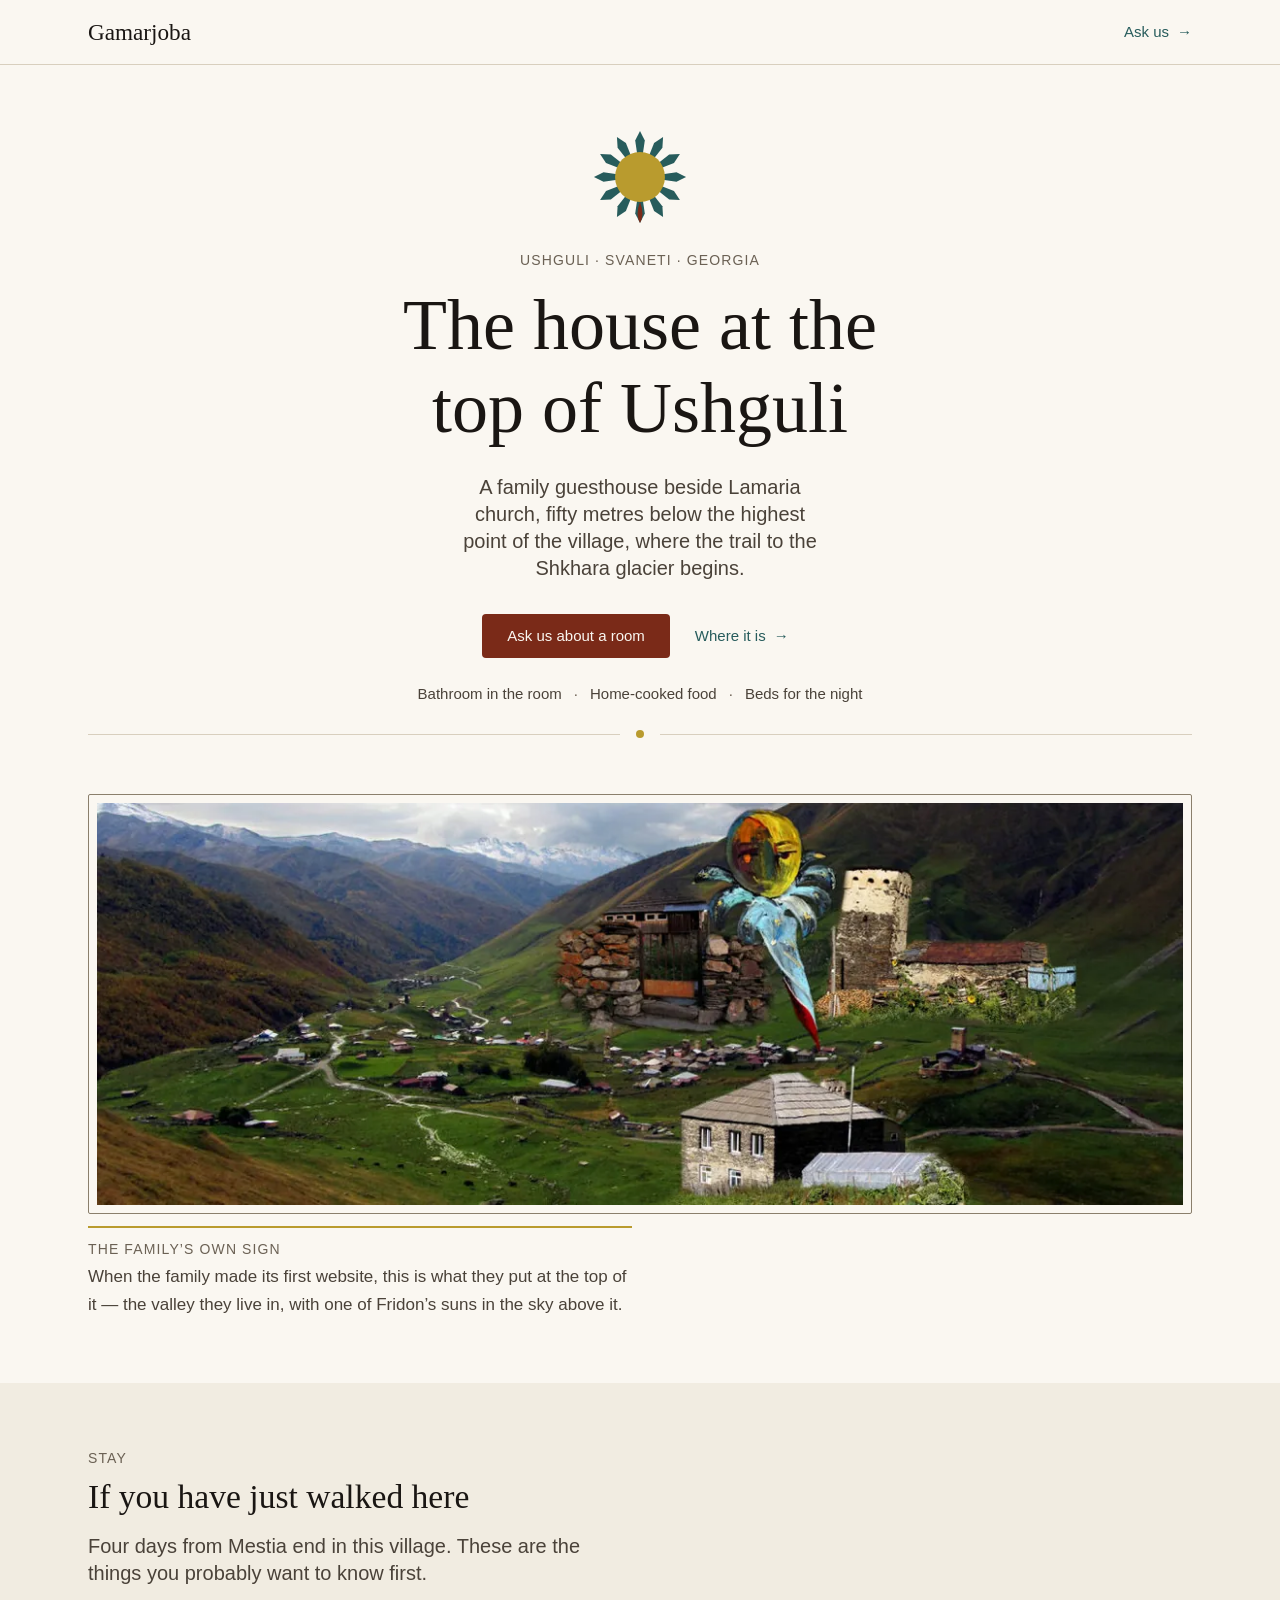
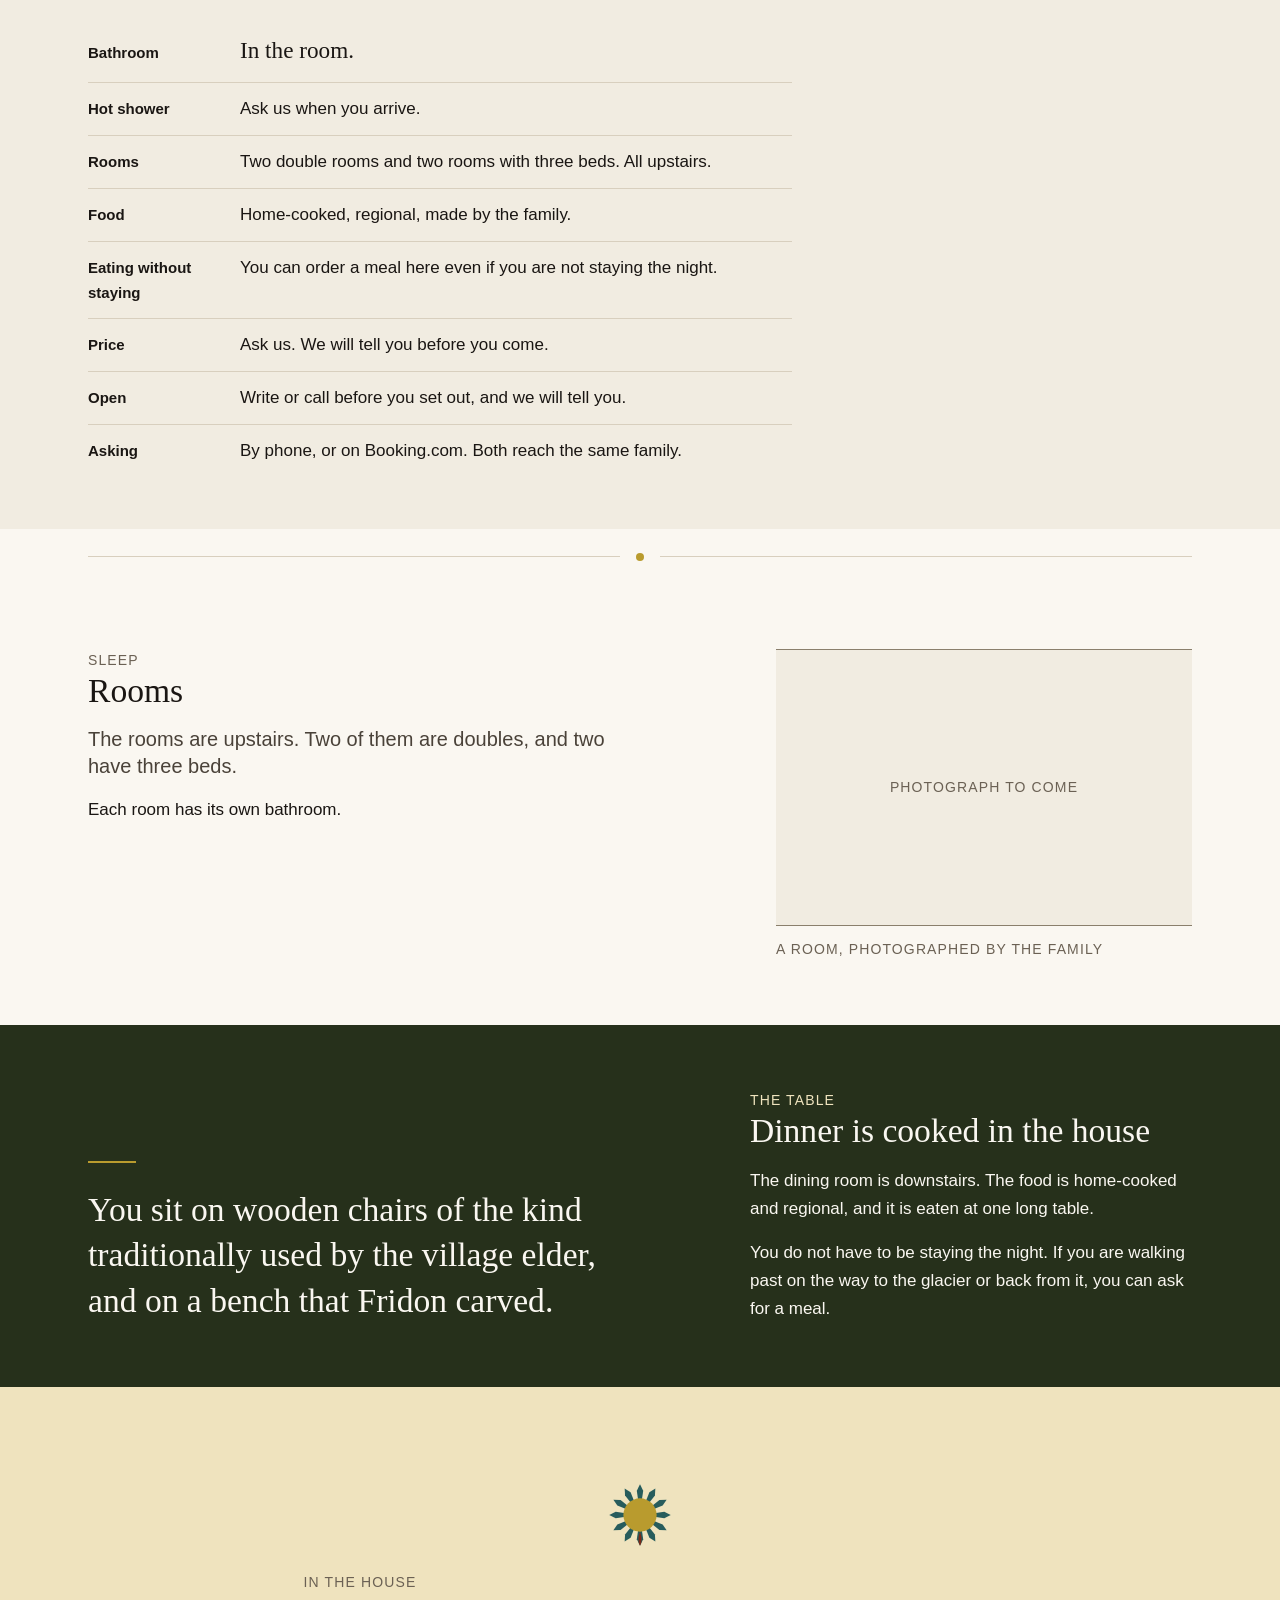
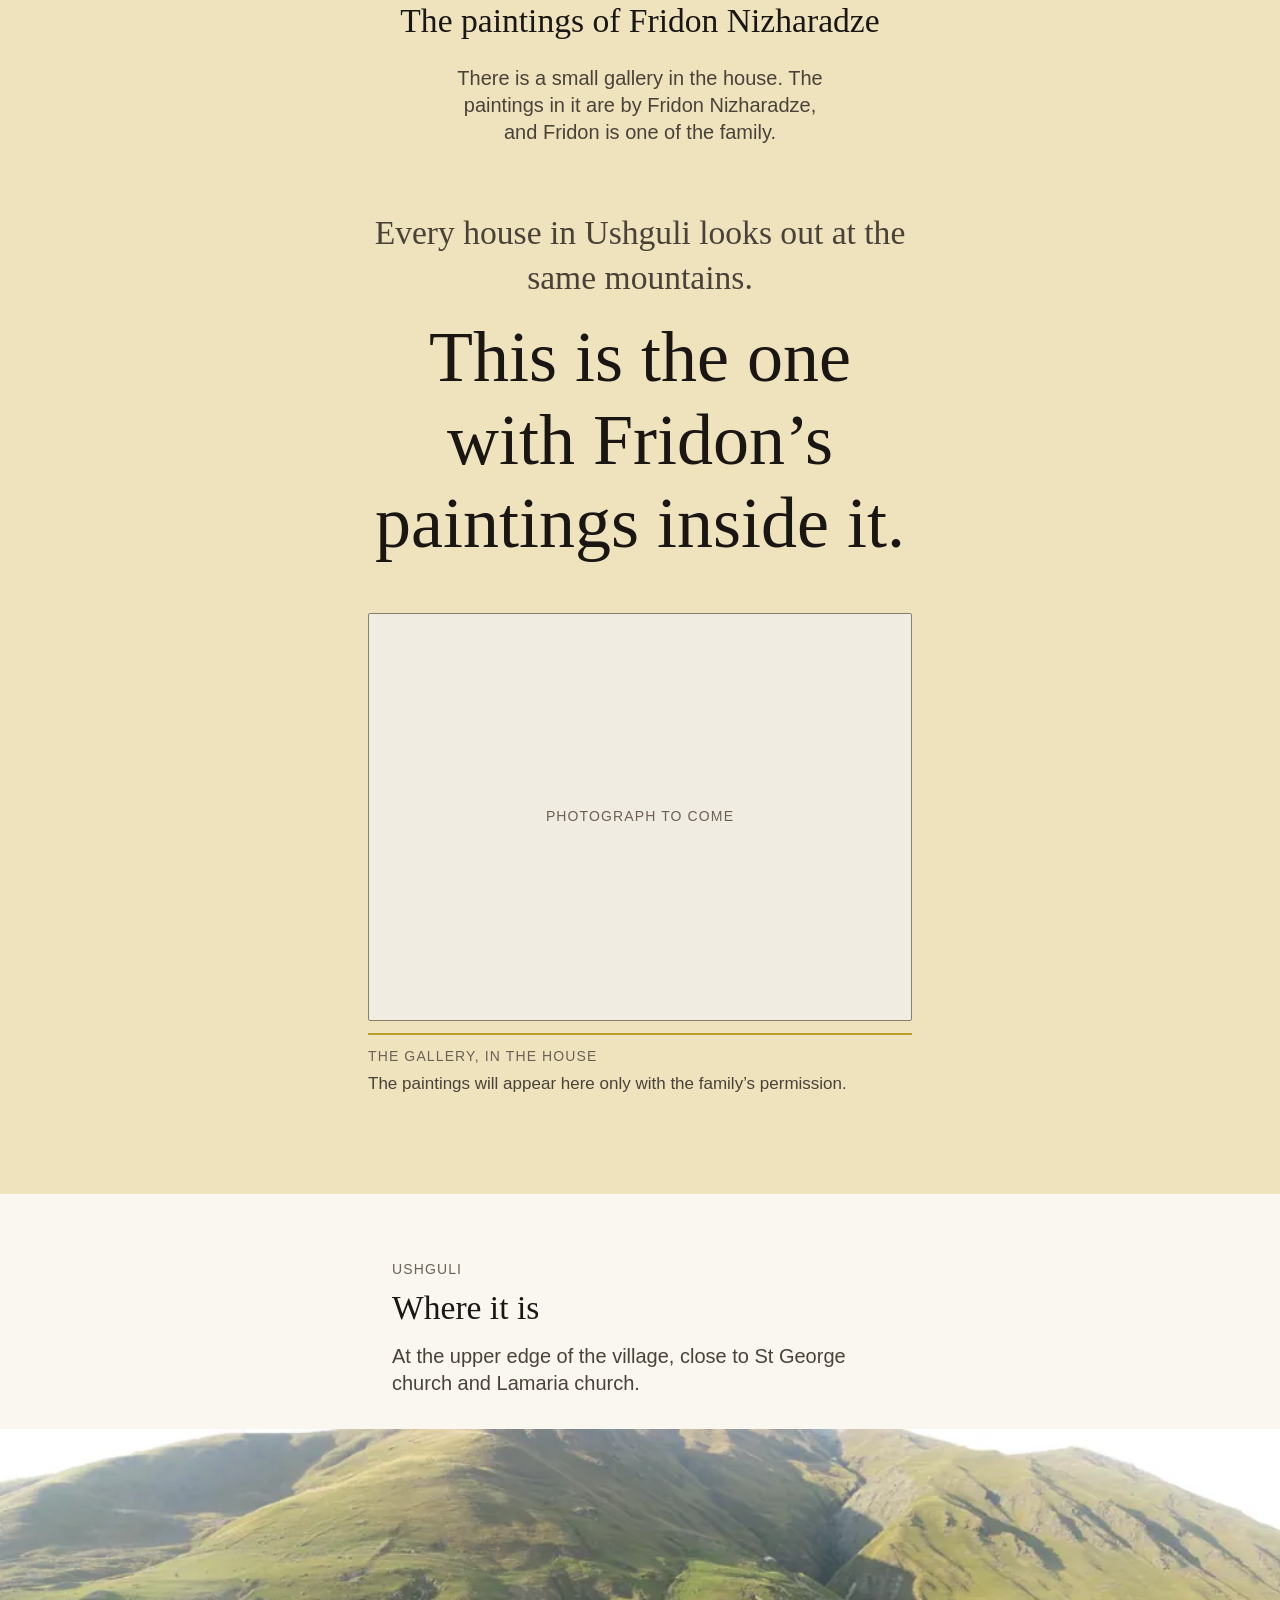
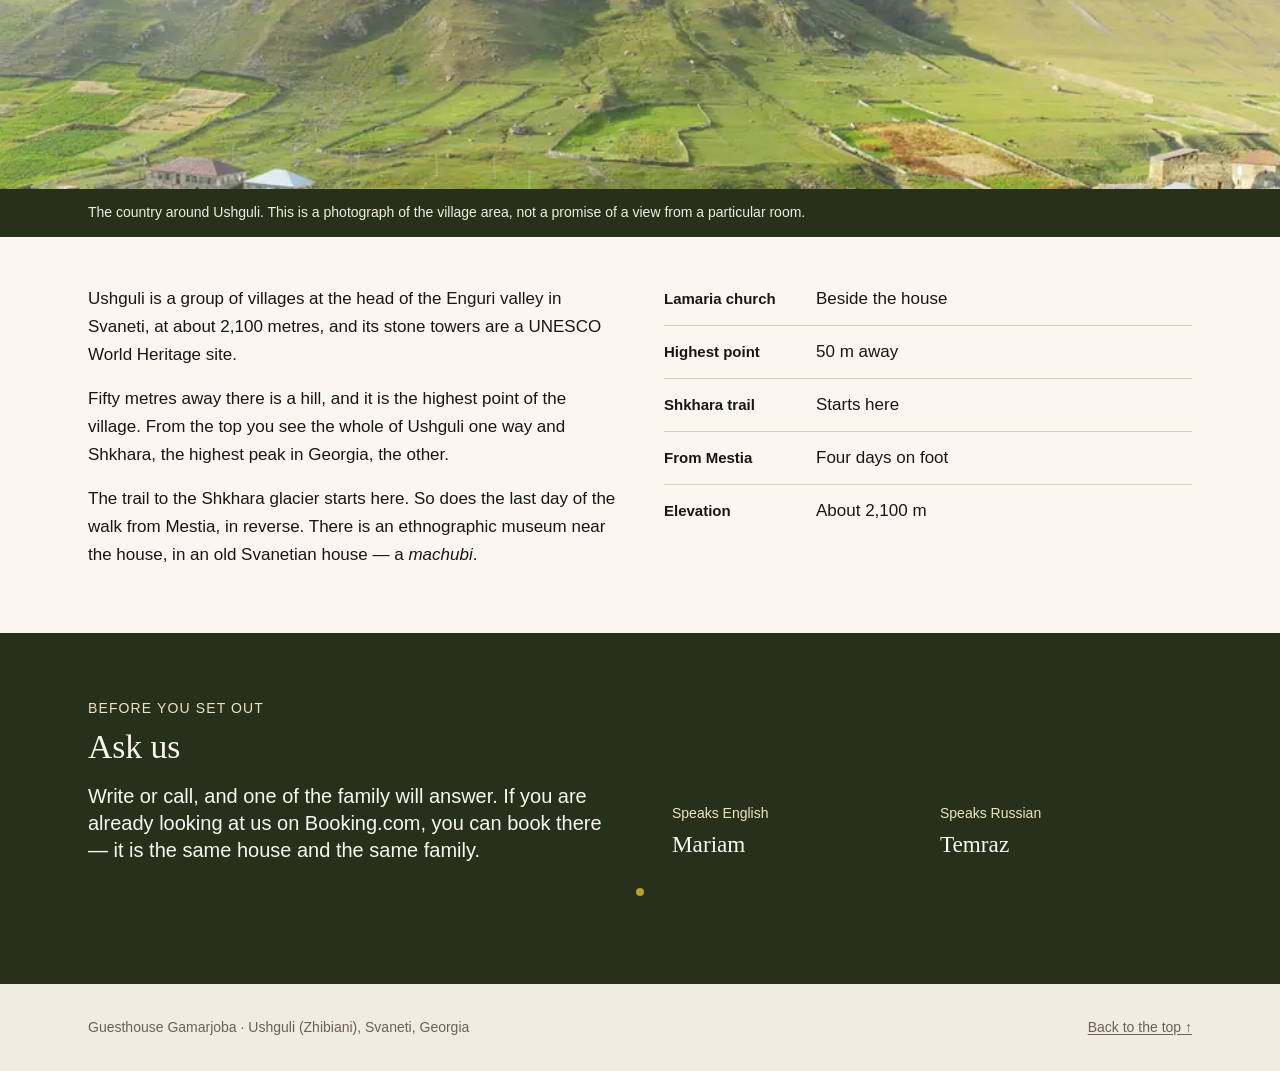
==== commit e55ae399: "Publish the refined Gamarjoba preview" ====
--- a/index.html
+++ b/index.html
@@ -4,224 +4,228 @@
 <meta charset="utf-8">
 <meta name="viewport" content="width=device-width, initial-scale=1">
 <meta name="robots" content="noindex, nofollow">
-<!-- 下書きの間だけ noindex。公開時に外す。check.py --publish が残存を検出して落とす。 -->
+
 <title>Guesthouse Gamarjoba — Ushguli, Svaneti, Georgia</title>
 <meta name="description" content="A family guesthouse at the top of Ushguli, where the trail to the Shkhara glacier begins. Rooms, home-cooked food, and a small gallery in the house.">
 <link rel="stylesheet" href="/assets/css/tokens.css">
 <link rel="stylesheet" href="/assets/css/components.css">
 </head>
-<body>
-
-<!-- =====================================================================
-     出典タグ  [F-own] 家族自身の旧サイト(2015) / [F-site] Shosuke 現地確認 /
-               [F-pub] 公開情報 / [F-agg] OTA掲載（要確認、未確認なら削除）
-     確認事項は本文に書かない。`_docs/08-owner-message-01.md` にまとめてある。
-     ===================================================================== -->
-
-<!-- ── FOLD：文字は写真の上に置かない。画像の帯 → 紙の面 ──────────────── -->
-<div class="hero">
-  <picture>
-    <!-- モバイルは縦長に切る。横長のままだと390px幅で高さ195pxにしかならず、
-         第一印象を担う場所として弱い。同じ写真の別クロップ。 -->
-    <source type="image/webp" media="(max-width: 599px)" sizes="100vw"
-            srcset="/assets/img/hero-ushguli-shkhara-p420.webp 420w, /assets/img/hero-ushguli-shkhara-p600.webp 600w, /assets/img/hero-ushguli-shkhara-p900.webp 900w">
-    <source type="image/webp" sizes="100vw"
-            srcset="/assets/img/hero-ushguli-shkhara-600.webp 600w, /assets/img/hero-ushguli-shkhara-1000.webp 1000w, /assets/img/hero-ushguli-shkhara-1600.webp 1600w, /assets/img/hero-ushguli-shkhara-2400.webp 2400w">
-    <img src="/assets/img/hero-ushguli-shkhara-1600.jpg" width="2400" height="1200" fetchpriority="high" decoding="async"
-         alt="Ushguli in autumn: stone towers and low houses along a green valley, with the snow face of Shkhara filling the head of the valley behind them.">
-  </picture>
-</div>
-
-<header class="band band--fold">
-  <div class="wrap">
-    <div class="fold">
-      <div class="fold__text">
-        <p class="eyebrow">Ushguli · Svaneti · Georgia</p>
-        <h1>The house at the top of Ushguli</h1>
-        <p class="lede">A family guesthouse beside Lamaria church, fifty metres below the highest point of the village, where the trail to the Shkhara glacier begins.</p>
-        <!-- [F-own] "located on the edge of Ushguli, close to St. George Church and Lamaria Church,
-             and on the trail to Shkhara Glacier. Within 50 meters ... the highest point of the village." -->
-        <p class="btn-row"><a class="btn btn--primary" href="#ask">Ask us about a room</a></p>
-      </div>
-      <p class="fold__note caption">The village of Ushguli, and Shkhara behind it — the highest mountain in Georgia. Our house stands at the upper edge of the village.</p>
-      <!-- ⛔ このキャプションは「Ushguliの写真」であることを明示している。
-           宿の所有物や宿からの眺めとして書かない（_docs/12-image-licences.md）。 -->
-    </div>
+<body id="top">
+<a class="skip-link" href="#main">Skip to the main content</a>
+
+<header class="site-head">
+  <div class="wrap site-head__inner">
+    <a class="site-name" href="#top" aria-label="Guesthouse Gamarjoba, back to the top">Gamarjoba</a>
+    <a class="site-head__ask" href="#ask">Ask us <span aria-hidden="true">→</span></a>
   </div>
 </header>
 
-<!-- ── 1. 実用：4日歩いてきた人が3秒で読む所 ───────────────────────────── -->
-<section class="band band--paper2" id="stay">
-  <div class="wrap">
-    <h2>If you have just walked here</h2>
-    <p class="lede">Four days from Mestia end in this village. These are the things you probably want to know first.</p>
-
-    <ul class="facts facts--lead">
-      <li><span class="facts__k">Bathroom</span><span class="facts__v facts__v--strong">In the room.</span></li>
-      <!-- [F-site] 2026-08-17 Shosuke が清掃担当として毎日確認。旧サイト(2015)の「共用トイレ2つ」と
-           Booking の "private bathroom" の矛盾は、これで解決。**"en-suite" とは書かない。** -->
-      <li><span class="facts__k">Hot shower</span><span class="facts__v">Ask us when you arrive.</span></li>
-      <!-- ⬜ お湯は未確認。空欄にすると「無い」と読まれるため、この文言で運用する。 -->
-      <li><span class="facts__k">Rooms</span><span class="facts__v">Two double rooms and two rooms with three beds. All upstairs.</span></li>
-      <!-- [F-own] -->
-      <li><span class="facts__k">Food</span><span class="facts__v">Home-cooked, regional, made by us.</span></li>
-      <!-- [F-own] -->
-      <li><span class="facts__k">Eating without staying</span><span class="facts__v">You can order a meal here even if you are not staying the night.</span></li>
-      <!-- [F-own] "Even if you only pass by our house on the way to/from the glacier" -->
-      <li><span class="facts__k">Price</span><span class="facts__v">Ask us. We will tell you before you come.</span></li>
-      <!-- ⬜ 未確認。旧サイトの 40 GEL は2015年。数字を書かない。 -->
-      <li><span class="facts__k">Open</span><span class="facts__v">Write or call before you set out, and we will tell you.</span></li>
-      <!-- ⬜ 営業期間は未確認。この文は1月でも7月でも、2026年でも2036年でも正しい。 -->
-      <li><span class="facts__k">Asking</span><span class="facts__v">By phone, or on Booking.com. Both reach us.</span></li>
-    </ul>
-  </div>
-</section>
-
-<!-- ── 2. 部屋 ─────────────────────────────────────────────────────────── -->
-<section class="band" id="rooms">
-  <div class="wrap">
-    <div class="split split--wide">
-      <div>
+<main id="main">
+  
+  <section class="frontis" aria-labelledby="frontis-title">
+    <div class="wrap">
+      <svg class="sun" viewBox="0 0 100 100" aria-hidden="true" focusable="false">
+        <g class="sun__rays">
+          <path id="gm-ray-front" d="M50 46 L55 12 L50 2 L45 12 Z"/>
+          <use href="#gm-ray-front" transform="rotate(30 50 50)"/><use href="#gm-ray-front" transform="rotate(60 50 50)"/>
+          <use href="#gm-ray-front" transform="rotate(90 50 50)"/><use href="#gm-ray-front" transform="rotate(120 50 50)"/>
+          <use href="#gm-ray-front" transform="rotate(150 50 50)"/><use href="#gm-ray-front" transform="rotate(180 50 50)"/>
+          <use href="#gm-ray-front" transform="rotate(210 50 50)"/><use href="#gm-ray-front" transform="rotate(240 50 50)"/>
+          <use href="#gm-ray-front" transform="rotate(270 50 50)"/><use href="#gm-ray-front" transform="rotate(300 50 50)"/>
+          <use href="#gm-ray-front" transform="rotate(330 50 50)"/>
+        </g>
+        <circle class="sun__disc" cx="50" cy="50" r="26"/>
+        <path class="sun__drip" d="M50 76 q5 13 0 22 q-5 -9 0 -22 Z"/>
+      </svg>
+      <p class="eyebrow">Ushguli · Svaneti · Georgia</p>
+      <h1 class="frontis__title" id="frontis-title">The house at the top of Ushguli</h1>
+      <p class="lede">A family guesthouse beside Lamaria church, fifty metres below the highest point of the village, where the trail to the Shkhara glacier begins.</p>
+      
+      <div class="frontis__actions">
+        <a class="btn btn--primary" href="#ask">Ask us about a room</a>
+        <a class="btn btn--quiet" href="#where">Where it is <span aria-hidden="true">→</span></a>
+      </div>
+      <ul class="frontis-facts" aria-label="A few things to know">
+        <li>Bathroom in the room</li>
+        <li>Home-cooked food</li>
+        <li>Beds for the night</li>
+      </ul>
+      <div class="rule-sun" role="separator" aria-hidden="true"><span></span></div>
+    </div>
+  </section>
+
+  
+  <section class="sign band" aria-label="The family's first sign">
+    <div class="wrap">
+      <figure class="plate plate--sign">
+        <div class="plate__frame">
+          <picture>
+            <source type="image/webp" sizes="(min-width:900px) 70vw, 92vw"
+                    srcset="/assets/img/family-collage-480.webp 480w, /assets/img/family-collage-760.webp 760w, /assets/img/family-collage-1120.webp 1120w">
+            <img src="/assets/img/family-collage-760.jpg" width="1120" height="414" loading="eager" decoding="async"
+                 alt="A photograph of the Ushguli valley with one of Fridon Nizharadze’s paintings set into the sky: a golden face inside a sun, with turquoise rays and red beneath it.">
+          </picture>
+        </div>
+        <figcaption class="plate__label">
+          <span class="label">The family’s own sign</span>
+          <p>When the family made its first website, this is what they put at the top of it — the valley they live in, with one of Fridon’s suns in the sky above it.</p>
+        </figcaption>
+      </figure>
+      
+    </div>
+  </section>
+
+  
+  <section class="band band--paper2" id="stay">
+    <div class="wrap">
+      <div class="section-head">
+        <p class="eyebrow">Stay</p>
+        <h2>If you have just walked here</h2>
+        <p class="lede">Four days from Mestia end in this village. These are the things you probably want to know first.</p>
+      </div>
+      <ul class="facts facts--lead">
+        <li><span class="facts__k">Bathroom</span><span class="facts__v facts__v--strong">In the room.</span></li>
+        
+        <li><span class="facts__k">Hot shower</span><span class="facts__v">Ask us when you arrive.</span></li>
+        
+        <li><span class="facts__k">Rooms</span><span class="facts__v">Two double rooms and two rooms with three beds. All upstairs.</span></li>
+        <li><span class="facts__k">Food</span><span class="facts__v">Home-cooked, regional, made by the family.</span></li>
+        <li><span class="facts__k">Eating without staying</span><span class="facts__v">You can order a meal here even if you are not staying the night.</span></li>
+        <li><span class="facts__k">Price</span><span class="facts__v">Ask us. We will tell you before you come.</span></li>
+        <li><span class="facts__k">Open</span><span class="facts__v">Write or call before you set out, and we will tell you.</span></li>
+        <li><span class="facts__k">Asking</span><span class="facts__v">By phone, or on Booking.com. Both reach the same family.</span></li>
+      </ul>
+    </div>
+  </section>
+
+  <div class="wrap"><div class="rule-sun" role="separator" aria-hidden="true"><span></span></div></div>
+
+  
+  <section class="band" id="rooms">
+    <div class="wrap split split--wide">
+      <div>
+        <p class="eyebrow">Sleep</p>
         <h2>Rooms</h2>
-        <p>The rooms are upstairs. Two of them are doubles, and two have three beds. Each room has its own bathroom.</p>
-        <!-- [F-own] + [F-site] -->
-        <p>Some of the rooms have a balcony, and the mountains are on the other side of the window.</p>
-        <!-- [F-agg] バルコニーと眺めはOTA掲載のみ。Mamuka が確認しなければ**この段落ごと削除**。 -->
-      </div>
-      <figure class="plate plate--empty" data-wanted="A room: from the door, and the bed. One photograph of each of the four rooms.">
+        <p class="lede">The rooms are upstairs. Two of them are doubles, and two have three beds.</p>
+        <p>Each room has its own bathroom.</p>
+        
+      </div>
+      <figure class="room-slot room-slot--empty">
+        <div class="room-slot__space"><span class="label">Photograph to come</span></div>
+        <figcaption><span class="label">A room, photographed by the family</span></figcaption>
+      </figure>
+      
+    </div>
+  </section>
+
+  
+  <section class="band band--moss" id="table">
+    <div class="wrap table-story">
+      <div class="pull">
+        <p>You sit on wooden chairs of the kind traditionally used by the village elder, and on a bench that Fridon carved.</p>
+      </div>
+      <div class="table-story__body">
+        <p class="eyebrow">The table</p>
+        <h2>Dinner is cooked in the house</h2>
+        <p>The dining room is downstairs. The food is home-cooked and regional, and it is eaten at one long table.</p>
+        <p>You do not have to be staying the night. If you are walking past on the way to the glacier or back from it, you can ask for a meal.</p>
+        
+      </div>
+    </div>
+  </section>
+
+  
+  <section class="band band--gold gallery" id="gallery">
+    <div class="wrap peak">
+      <svg class="sun sun--small" viewBox="0 0 100 100" aria-hidden="true" focusable="false">
+        <g class="sun__rays">
+          <path id="gm-ray-gallery" d="M50 46 L55 12 L50 2 L45 12 Z"/>
+          <use href="#gm-ray-gallery" transform="rotate(30 50 50)"/><use href="#gm-ray-gallery" transform="rotate(60 50 50)"/>
+          <use href="#gm-ray-gallery" transform="rotate(90 50 50)"/><use href="#gm-ray-gallery" transform="rotate(120 50 50)"/>
+          <use href="#gm-ray-gallery" transform="rotate(150 50 50)"/><use href="#gm-ray-gallery" transform="rotate(180 50 50)"/>
+          <use href="#gm-ray-gallery" transform="rotate(210 50 50)"/><use href="#gm-ray-gallery" transform="rotate(240 50 50)"/>
+          <use href="#gm-ray-gallery" transform="rotate(270 50 50)"/><use href="#gm-ray-gallery" transform="rotate(300 50 50)"/>
+          <use href="#gm-ray-gallery" transform="rotate(330 50 50)"/>
+        </g>
+        <circle class="sun__disc" cx="50" cy="50" r="26"/>
+        <path class="sun__drip" d="M50 76 q5 13 0 22 q-5 -9 0 -22 Z"/>
+      </svg>
+      <p class="eyebrow">In the house</p>
+      <h2>The paintings of Fridon Nizharadze</h2>
+      <p class="lede">There is a small gallery in the house. The paintings in it are by Fridon Nizharadze, and Fridon is one of the family.</p>
+      <p class="peak__small">Every house in Ushguli looks out at the same mountains.</p>
+      <p class="statement statement--peak">This is the one with Fridon’s paintings inside it.</p>
+      <figure class="plate plate--empty gallery__plate">
         <div class="plate__frame"><span class="label">Photograph to come</span></div>
-        <figcaption class="plate__label"><span class="label">A room</span></figcaption>
+        <figcaption class="plate__label">
+          <span class="label">The gallery, in the house</span>
+          <p>The paintings will appear here only with the family’s permission.</p>
+        </figcaption>
       </figure>
-      <!-- ⛔ 空の額。写真が届くまでの場所。check.py --publish が残存で落ちる。
-           ここに風景写真を置かない。部屋の節に村の写真は誤解を招く。 -->
-    </div>
-  </div>
-</section>
-
-<!-- ── 3. 食卓。ベンチはここに置く。ギャラリーの一つ手前で、説明しない ──── -->
-<section class="band band--paper2" id="table">
-  <div class="wrap">
-    <div class="split split--wide">
-      <div>
-        <h2>The table</h2>
-        <p>Our dining room is on the ground floor. You eat at a table, on wooden chairs of the kind the village elder traditionally used, and on a bench that Fridon Nizharadze carved. The food is home-cooked and regional.</p>
-        <p>You do not have to be staying the night. If you are walking past on the way to the glacier or back from it, you can ask for a meal.</p>
-        <!-- [F-own] 両段落とも本人の文章に近い。
-             ⛔ ベンチをここに置くのは意図的。読者は Fridon が誰かを知る前に、彼の作品に座っている。
-                移動させない。ここで説明しない。 -->
-      </div>
-      <figure class="plate plate--empty plate--wide" data-wanted="The long table, with the elder's chairs and Fridon's bench in frame.">
-        <div class="plate__frame"><span class="label">Photograph to come</span></div>
-        <figcaption class="plate__label"><span class="label">The table, and the bench Fridon carved</span></figcaption>
-      </figure>
-    </div>
-  </div>
-</section>
-
-<!-- ── 4. Fridon。ページの感情的な頂点 ─────────────────────────────────── -->
-<section class="band band--gold" id="gallery">
-  <div class="wrap">
-    <div class="measure">
-      <h2>The paintings of Fridon Nizharadze</h2>
-      <p class="lede">There is a small gallery in our house. The paintings in it are by Fridon Nizharadze, and Fridon is one of our family.</p>
-      <p>They are not a collection that was bought and hung. They belong to the house, the way the bench in our dining room does — he carved that too, and you have already sat on it.</p>
-    </div>
-    <figure class="plate">
-      <div class="plate__frame">
-        <picture>
-          <source type="image/webp" sizes="(min-width:900px) 60vw, 92vw"
-                  srcset="/assets/img/family-collage-480.webp 480w, /assets/img/family-collage-760.webp 760w, /assets/img/family-collage-1120.webp 1120w">
-          <img src="/assets/img/family-collage-760.jpg" width="1120" height="414" loading="lazy" decoding="async"
-               alt="A photograph of the Ushguli valley — green pasture, stone towers, snow peaks — with one of Fridon Nizharadze’s paintings set into the sky: a golden face inside a sun, with turquoise rays and a fall of red beneath it.">
-        </picture>
-      </div>
-      <figcaption class="plate__label">
-        <span class="label">Our first sign</span>
-        <p>When we made our first website, this is what we put at the top of it — the valley we live in, with one of Fridon’s suns in the sky above it.</p>
-      </figcaption>
-    </figure>
-    <!-- ⭐ この額は本サイトで2箇所しか使わないもののひとつ。
-         家族が自分の看板に Fridon の絵を合成していたという事実そのものが、
-         「ここは画家の家だ」という主張の一次資料になる。
-         ⛔ この合成写真を修正しない。ぼかさない、色を合わせない、切り抜き直さない。
-            粗いままだから「記録」になる。整えると「素材」に落ちる。
-         ⛔ 透かしの有無を実測確認済み（4隅すべてクリーン、2026-08-17）。
-         ⛔ Fridon の絵が写っているので、掲載許可の門はこの画像にも掛かる。 -->
-
-    <figure class="plate plate--empty" data-wanted="The gallery room itself, and two or three of the paintings close up.">
-      <div class="plate__frame"><span class="label">Photograph to come</span></div>
-      <figcaption class="plate__label"><span class="label">The gallery</span></figcaption>
-    </figure>
-
-    <p class="statement">Every house in Ushguli looks out at the same mountains.<br>This is the one with Fridon’s paintings inside it.</p>
-    <!-- ⛔ このページで唯一、道の先の宿が明日コピーして真実であり続けられない一文。
-         形容詞を足さない。感嘆符を付けない。平坦なままの方が強い。
-         ⛔ 掲載許可の門: 2015年に家族自身が公開していたことは、2026年の同意ではない。
-            Fridon さん本人かご家族の許可を得るまで公開しない。
-            許可が出なければ**この節ごと削除**する。上の節は単独で成立する。 -->
-  </div>
-</section>
-
-<!-- ── 5. 場所 ─────────────────────────────────────────────────────────── -->
-<section class="band" id="where">
-  <div class="wrap">
-    <div class="split split--wide">
-      <div>
-        <h2>Where it is</h2>
-        <p>Ushguli is a group of villages at the head of the Enguri valley in Svaneti, at about 2,100 metres, and its stone towers are a UNESCO World Heritage site. Our house stands at the upper edge of it, close to St George church and Lamaria church.</p>
-        <p>Fifty metres away there is a hill, and it is the highest point of the village. From the top you see the whole of Ushguli one way and Shkhara, the highest peak in Georgia, the other. The trail to the Shkhara glacier starts here. So does the last day of the walk from Mestia, in reverse.</p>
-        <p>There is an ethnographic museum near us, in an old Svanetian house — a <i>machubi</i>.</p>
-        <!-- [F-pub] 谷・標高・世界遺産 / [F-own] 位置・教会・50m・博物館
-             ⬜ Mestia からの来かたは書かない。車種も所要時間も道路状況も。
-             📍 地図ピン 42.9183099, 43.0169435（Maps URL の @ は地図中心で約210mずれる） -->
-      </div>
-      <figure class="fig">
-        <picture>
-          <source type="image/webp" sizes="(min-width:760px) 40vw, 92vw"
-                  srcset="/assets/img/ushguli-village-480.webp 480w, /assets/img/ushguli-village-800.webp 800w, /assets/img/ushguli-village-1200.webp 1200w">
-          <img src="/assets/img/ushguli-village-800.jpg" width="1200" height="800" loading="lazy" decoding="async"
-               alt="Ushguli in early summer: stone Svan towers and houses above a fast grey river, with snow still lying on the slopes behind.">
-        </picture>
-        <figcaption>Ushguli, from the river below the village.</figcaption>
-      </figure>
-    </div>
-  </div>
-</section>
-
-<div class="hero hero--band">
-  <picture>
-    <source type="image/webp" sizes="100vw"
-            srcset="/assets/img/ushguli-wide-800.webp 800w, /assets/img/ushguli-wide-1400.webp 1400w, /assets/img/ushguli-wide-2400.webp 2400w">
-    <img src="/assets/img/ushguli-wide-1400.jpg" width="2400" height="480" loading="lazy" decoding="async"
-         alt="A wide view of the country around Ushguli: bare ridges, green pasture and the road running along the valley floor.">
-  </picture>
-</div>
-
-<!-- ── 6. 連絡 ─────────────────────────────────────────────────────────── -->
-<section class="band band--moss" id="ask">
-  <div class="wrap">
-    <div class="measure">
-      <h2>Ask us</h2>
-      <p class="lede">Write or call, and one of us will answer. If you are already looking at us on Booking.com, you can book there — it is the same house and the same family.</p>
-    </div>
-    <ul class="contact-list">
-      <li><span class="contact__who">Mariam</span><span class="contact__lang">speaks English</span></li>
-      <li><span class="contact__who">Temraz</span><span class="contact__lang">speaks Russian</span></li>
-    </ul>
-    <p class="btn-row"><a class="btn btn--gold" href="#">See the rooms on Booking.com</a></p>
-    <!-- ⛔ 電話番号を貼っていない。手元にあるのは2015年の2件だけで、確認済みの事実ではない。
-         Mamuka さんに読み上げてもらってから入れる。（`_docs/11-copy.md` §9）
-         ⛔ guesthouse@gamarjoba-ushguli.com は絶対に書かない。ドメイン失効でメールは届かない。
-         ⛔ 人名の掲載は Mariam / Temraz 本人の許可が要る。
-         ⬜ Booking.com の正確なURL。検索結果から組み立てない。本人に聞く。 -->
-  </div>
-</section>
+      
+    </div>
+  </section>
+
+  
+  <section class="band where-intro" id="where">
+    <div class="wrap section-head">
+      <p class="eyebrow">Ushguli</p>
+      <h2>Where it is</h2>
+      <p class="lede">At the upper edge of the village, close to St George church and Lamaria church.</p>
+    </div>
+  </section>
+  <figure class="place-image">
+    <picture>
+      <source type="image/webp" sizes="100vw"
+              srcset="/assets/img/ushguli-wide-800.webp 800w, /assets/img/ushguli-wide-1400.webp 1400w">
+      <img src="/assets/img/ushguli-wide-1400.jpg" width="2400" height="480" loading="lazy" decoding="async"
+           alt="A wide view of the country around Ushguli: bare ridges, green pasture and the road running along the valley floor.">
+    </picture>
+    <figcaption class="wrap">The country around Ushguli. This is a photograph of the village area, not a promise of a view from a particular room.</figcaption>
+  </figure>
+  <section class="band place-details">
+    <div class="wrap split split--wide">
+      <div>
+        <p>Ushguli is a group of villages at the head of the Enguri valley in Svaneti, at about <span class="num">2,100 metres</span>, and its stone towers are a UNESCO World Heritage site.</p>
+        <p>Fifty metres away there is a hill, and it is the highest point of the village. From the top you see the whole of Ushguli one way and Shkhara, the highest peak in Georgia, the other.</p>
+        <p>The trail to the Shkhara glacier starts here. So does the last day of the walk from Mestia, in reverse. There is an ethnographic museum near the house, in an old Svanetian house — a <i>machubi</i>.</p>
+        
+      </div>
+      <ul class="facts place-facts">
+        <li><span class="facts__k">Lamaria church</span><span class="facts__v">Beside the house</span></li>
+        <li><span class="facts__k">Highest point</span><span class="facts__v"><span class="num">50 m</span> away</span></li>
+        <li><span class="facts__k">Shkhara trail</span><span class="facts__v">Starts here</span></li>
+        <li><span class="facts__k">From Mestia</span><span class="facts__v">Four days on foot</span></li>
+        <li><span class="facts__k">Elevation</span><span class="facts__v"><span class="num">About 2,100 m</span></span></li>
+      </ul>
+    </div>
+  </section>
+
+  
+  <section class="band band--moss ask" id="ask">
+    <div class="wrap ask__grid">
+      <div>
+        <p class="eyebrow">Before you set out</p>
+        <h2>Ask us</h2>
+        <p class="lede">Write or call, and one of the family will answer. If you are already looking at us on Booking.com, you can book there — it is the same house and the same family.</p>
+      </div>
+      <div>
+        <ul class="contact-list">
+          <li><span class="contact__lang">Speaks English</span><span class="contact__who">Mariam</span></li>
+          <li><span class="contact__lang">Speaks Russian</span><span class="contact__who">Temraz</span></li>
+        </ul>
+      </div>
+      
+    </div>
+    <div class="wrap"><div class="rule-sun rule-sun--dot-only" role="separator" aria-hidden="true"><span></span></div></div>
+  </section>
+</main>
 
 <footer class="band band--paper2 band--tight">
-  <div class="wrap">
+  <div class="wrap footer-line">
     <p class="small">Guesthouse Gamarjoba · Ushguli (Zhibiani), Svaneti, Georgia</p>
+    <a class="small" href="#top">Back to the top ↑</a>
   </div>
 </footer>
-
 </body>
 </html>
--- a/assets/css/tokens.css
+++ b/assets/css/tokens.css
@@ -54,6 +54,8 @@
   --f-num:     var(--f-body);
 
   /* ---- 文字サイズ（rem。最小 14px = 0.875rem を下回らない）--------------- */
+  /* 扉とギャラリーの頂点だけに使う。_docs/10-art-direction.md AD-1。 */
+  --t-hero:    clamp(2.5rem, 1.6rem + 4.4vw, 4.5rem);
   --t-display: clamp(2.00rem, 1.30rem + 3.0vw, 3.25rem);  /* h1 */
   --t-h2:      clamp(1.50rem, 1.15rem + 1.5vw, 2.10rem);
   --t-h3:      clamp(1.20rem, 1.05rem + 0.7vw, 1.45rem);
--- a/assets/css/components.css
+++ b/assets/css/components.css
@@ -8,7 +8,15 @@
 /* ---- 基礎 --------------------------------------------------------------- */
 *, *::before, *::after { box-sizing: border-box; }
 
-html { -webkit-text-size-adjust: 100%; }
+html {
+  -webkit-text-size-adjust: 100%;
+  min-width: 320px;            /* 対応下限。これ以下で崩れるより横スクロールさせる */
+  color-scheme: light;
+  font-synthesis: none;        /* 偽ボールド・偽イタリックを全面禁止（vivapulse.jp より） */
+}
+
+/* 選択色。細部だが「作られている」感触に効く（vivapulse.jp より） */
+::selection { background: var(--c-gold-soft); color: var(--c-ink); }
 
 body {
   margin: 0;
@@ -30,7 +38,7 @@
 h2 { font-size: var(--t-h2); }
 h3 { font-size: var(--t-h3); line-height: var(--lh-snug); }
 
-p, ul, ol { margin: 0 0 var(--s4); max-width: var(--measure); }
+p, ul, ol { margin: 0 0 var(--s4); max-width: var(--measure); text-wrap: pretty; }
 /* ⚠️ 見出し直後の間隔はこの順序（p の後）でなければ効かない。
    Beyond Nomad で p{margin} を先に書いて全見出しの下余白が消えた。動かさない。 */
 h2 + *, h3 + * { margin-top: var(--s4); }
@@ -43,6 +51,7 @@
 :focus-visible {
   outline: var(--focus-w) solid var(--focus-c);
   outline-offset: var(--focus-offset);
+  box-shadow: 0 0 0 calc(var(--focus-w) * 2 + var(--focus-offset)) var(--c-ink);
 }
 
 .wrap { max-width: var(--wrap); margin-inline: auto; padding-inline: var(--wrap-pad); }
@@ -66,7 +75,10 @@
 .btn--secondary:hover, .btn--secondary.is-hover { background: var(--c-paper-2); border-color: var(--c-ink); }
 .btn--quiet     { background: transparent; color: var(--c-teal); padding-inline: var(--s2); }
 .btn--quiet:hover, .btn--quiet.is-hover { color: var(--c-ink); text-decoration: underline; }
-.btn.is-focus { outline: var(--focus-w) solid var(--focus-c); outline-offset: var(--focus-offset); }
+.btn.is-focus {
+  outline: var(--focus-w) solid var(--focus-c); outline-offset: var(--focus-offset);
+  box-shadow: 0 0 0 calc(var(--focus-w) * 2 + var(--focus-offset)) var(--c-ink);
+}
 .btn[disabled], .btn.is-disabled {
   background: var(--c-stone); color: var(--c-ink-muted);
   border-color: transparent; cursor: not-allowed;
@@ -95,7 +107,10 @@
 }
 .textarea { block-size: auto; min-height: calc(var(--ctrl-h) * 2.5); padding: var(--s3); resize: vertical; }
 .input:hover, .select:hover, .is-hover.input { border-color: var(--c-ink); }
-.input.is-focus, .select.is-focus { outline: var(--focus-w) solid var(--focus-c); outline-offset: var(--focus-offset); }
+.input.is-focus, .select.is-focus {
+  outline: var(--focus-w) solid var(--focus-c); outline-offset: var(--focus-offset);
+  box-shadow: 0 0 0 calc(var(--focus-w) * 2 + var(--focus-offset)) var(--c-ink);
+}
 .input[disabled], .select[disabled], .textarea[disabled] {
   background: var(--c-stone); color: var(--c-ink-muted); border-color: transparent; cursor: not-allowed;
 }
@@ -364,3 +379,179 @@
 .btn-row{ margin-top: var(--s5); }
 .band--tight { padding-block: var(--s6); }
 .split .fig { margin-top: 0; }
+
+
+/* ===========================================================================
+   Gamarjoba 本ページのアートディレクション
+   _docs/10-art-direction.md — 「この家は額装する家である」
+   =========================================================================== */
+
+/* キーボード利用者だけに見える本文への近道 */
+.skip-link {
+  position: fixed; inset-block-start: var(--s3); inset-inline-start: var(--s3);
+  z-index: 10; transform: translateY(-200%);
+  padding: var(--s3) var(--s4); background: var(--c-ink); color: var(--c-paper);
+  border-radius: var(--r-md);
+}
+.skip-link:focus { transform: translateY(0); }
+
+/* 上帯。sticky にせず、320px の画面を奪わない */
+.site-head { border-bottom: 1px solid var(--c-rule); }
+.site-head__inner {
+  min-height: var(--s8); display: flex; align-items: center;
+  justify-content: space-between; gap: var(--s4);
+}
+.site-name {
+  font-family: var(--f-display); font-size: var(--t-h3); color: var(--c-ink);
+  text-decoration: none;
+}
+.site-head__ask {
+  min-height: var(--tap); display: inline-flex; align-items: center; gap: var(--s2);
+  font-size: var(--t-label); font-weight: var(--w-medium); text-decoration: none;
+}
+
+/* Fridon の絵の幾何だけを借りた静止した印 */
+.sun {
+  display: block; inline-size: var(--s9); block-size: auto;
+  margin-inline: auto;
+}
+.sun--small { inline-size: var(--s8); }
+.sun__rays { fill: var(--c-teal); }
+.sun__disc { fill: var(--c-gold); }
+.sun__drip { fill: var(--c-clay); }
+
+/* 金の点は装飾だけ。状態や意味を担わせない */
+.rule-sun {
+  display: flex; align-items: center; gap: var(--s4);
+  margin-block: var(--s5); border: 0;
+}
+.rule-sun::before, .rule-sun::after {
+  content: ""; flex: 1 1 0; block-size: 1px; background: var(--c-rule);
+}
+.rule-sun > span {
+  flex: none; inline-size: var(--s2); block-size: var(--s2);
+  border-radius: 50%; background: var(--c-gold);
+}
+.rule-sun--dot-only::before, .rule-sun--dot-only::after { background: transparent; }
+
+/* 扉：第一画面を文字と印だけで成立させる */
+.frontis { padding-block: var(--s7) var(--s6); text-align: center; }
+.frontis > .wrap > * { margin-inline: auto; }
+.frontis .eyebrow { margin-block-start: var(--s5); }
+.frontis__title {
+  font-size: var(--t-hero); max-inline-size: 14ch;
+  margin-block-start: var(--s3); text-wrap: balance;
+}
+.frontis .lede {
+  max-inline-size: 34ch; margin-block-start: var(--s5); color: var(--c-ink-2);
+}
+.frontis__actions {
+  display: flex; flex-wrap: wrap; gap: var(--s4);
+  justify-content: center; margin-block-start: var(--s6);
+}
+.frontis-facts {
+  list-style: none; margin: var(--s5) 0 0; padding: 0;
+  display: flex; flex-wrap: wrap; justify-content: center;
+  column-gap: var(--s3); row-gap: var(--s1); max-inline-size: none;
+  color: var(--c-ink-2); font-size: var(--t-label);
+}
+.frontis-facts li + li::before {
+  content: "\00B7"; color: var(--c-ink-3); margin-inline-end: var(--s3);
+}
+@media (min-width: 900px) { .frontis { padding-block-start: var(--s8); } }
+
+/* 家族の看板は、それ単独で静かに置く */
+.sign { padding-block-start: 0; }
+.plate--sign { margin-top: 0; }
+.plate--sign .plate__label { max-width: var(--measure); }
+
+.section-head { max-width: var(--measure); }
+.section-head .eyebrow + h2 { margin-top: var(--s2); }
+.section-head h2 + .lede { margin-top: var(--s4); }
+
+/* 部屋写真の未着枠。Fridon の「額」と混同しない、裸の写真スロット */
+.room-slot { margin: 0; }
+.room-slot__space {
+  aspect-ratio: 3 / 2; display: grid; place-items: center;
+  background: var(--c-paper-2); border-block: 1px solid var(--c-border);
+}
+.room-slot figcaption {
+  margin-top: var(--s3); color: var(--c-ink-3); font-size: var(--t-small);
+}
+
+/* 食卓：夜の不在を暗い面で受け止める */
+.table-story { display: grid; gap: var(--s8); }
+.pull { margin: 0; max-inline-size: var(--measure); }
+.pull::before {
+  content: ""; display: block; inline-size: var(--s7); block-size: 2px;
+  background: var(--c-gold); margin-block-end: var(--s5);
+}
+.pull p {
+  margin: 0; font-family: var(--f-display); font-size: var(--t-h2);
+  font-weight: var(--w-normal); line-height: var(--lh-snug); text-wrap: balance;
+}
+.table-story__body { max-width: var(--measure); }
+.band--moss .eyebrow { color: var(--c-gold-soft); }
+@media (min-width: 900px) {
+  .table-story { grid-template-columns: minmax(0, 1.15fr) minmax(0, .85fr); align-items: end; }
+}
+
+/* ギャラリー：文字の落差をページの感情的な頂点にする */
+.gallery { padding-block: var(--s9); }
+.peak { text-align: center; }
+.peak .eyebrow { margin-top: var(--s5); }
+.peak .eyebrow + h2 { margin-top: var(--s2); }
+.peak .lede, .peak .peak__small { max-inline-size: 34ch; margin-inline: auto; }
+.peak .lede { margin-block-start: var(--s5); }
+.peak__small {
+  margin-block-start: var(--s8); font-family: var(--f-display);
+  font-size: var(--t-h2); line-height: var(--lh-snug); color: var(--c-ink-2);
+}
+.statement--peak {
+  font-size: var(--t-hero); max-inline-size: 16ch; margin-inline: auto;
+  border-top: 0; padding-top: 0; margin-block-start: var(--s3);
+}
+.gallery__plate { max-width: var(--measure); margin-inline: auto; text-align: start; }
+.gallery__plate.plate--empty .plate__frame { aspect-ratio: 4 / 3; }
+
+/* 場所：全幅写真を「村の写真」として明示する */
+.where-intro { padding-block-end: var(--s6); }
+.place-image { margin: 0; background: var(--c-moss); }
+.place-image img {
+  display: block; width: 100%; max-height: 40vh; min-height: var(--s9);
+  object-fit: cover;
+}
+.place-image figcaption {
+  padding-block: var(--s3); color: var(--c-paper-2); font-size: var(--t-small);
+}
+.place-details { padding-block-start: var(--s7); }
+.place-facts { margin-top: 0; }
+@media (min-width: 760px) {
+  .place-details .split--wide { grid-template-columns: minmax(0, 1fr) minmax(0, 1fr); }
+}
+
+/* 連絡：番号とURLが未確認でも、下書きとして破綻させない */
+.ask__grid { display: grid; gap: var(--s8); }
+.ask__grid .eyebrow + h2 { margin-top: var(--s2); }
+.contact-list { margin-top: 0; }
+.contact__who { color: var(--c-paper); }
+@media (min-width: 760px) {
+  .ask__grid { grid-template-columns: minmax(0, 1fr) minmax(0, 1fr); align-items: end; }
+}
+
+.footer-line { display: flex; flex-wrap: wrap; justify-content: space-between; gap: var(--s4); }
+.footer-line p { margin: 0; }
+
+@media (max-width: 599px) {
+  .site-head__inner { min-height: var(--s7); }
+  .frontis__actions { align-items: stretch; }
+  .frontis__actions .btn--primary { flex-basis: 100%; }
+  .frontis-facts { display: grid; gap: var(--s1); }
+  .frontis-facts li + li::before { content: none; }
+  .sign { padding-block-end: var(--s7); }
+  .facts { margin-top: var(--s6); }
+  .table-story { gap: var(--s7); }
+  .peak__small { margin-block-start: var(--s7); }
+  .gallery__plate { margin-top: var(--s7); }
+  .ask__grid { gap: var(--s7); }
+}
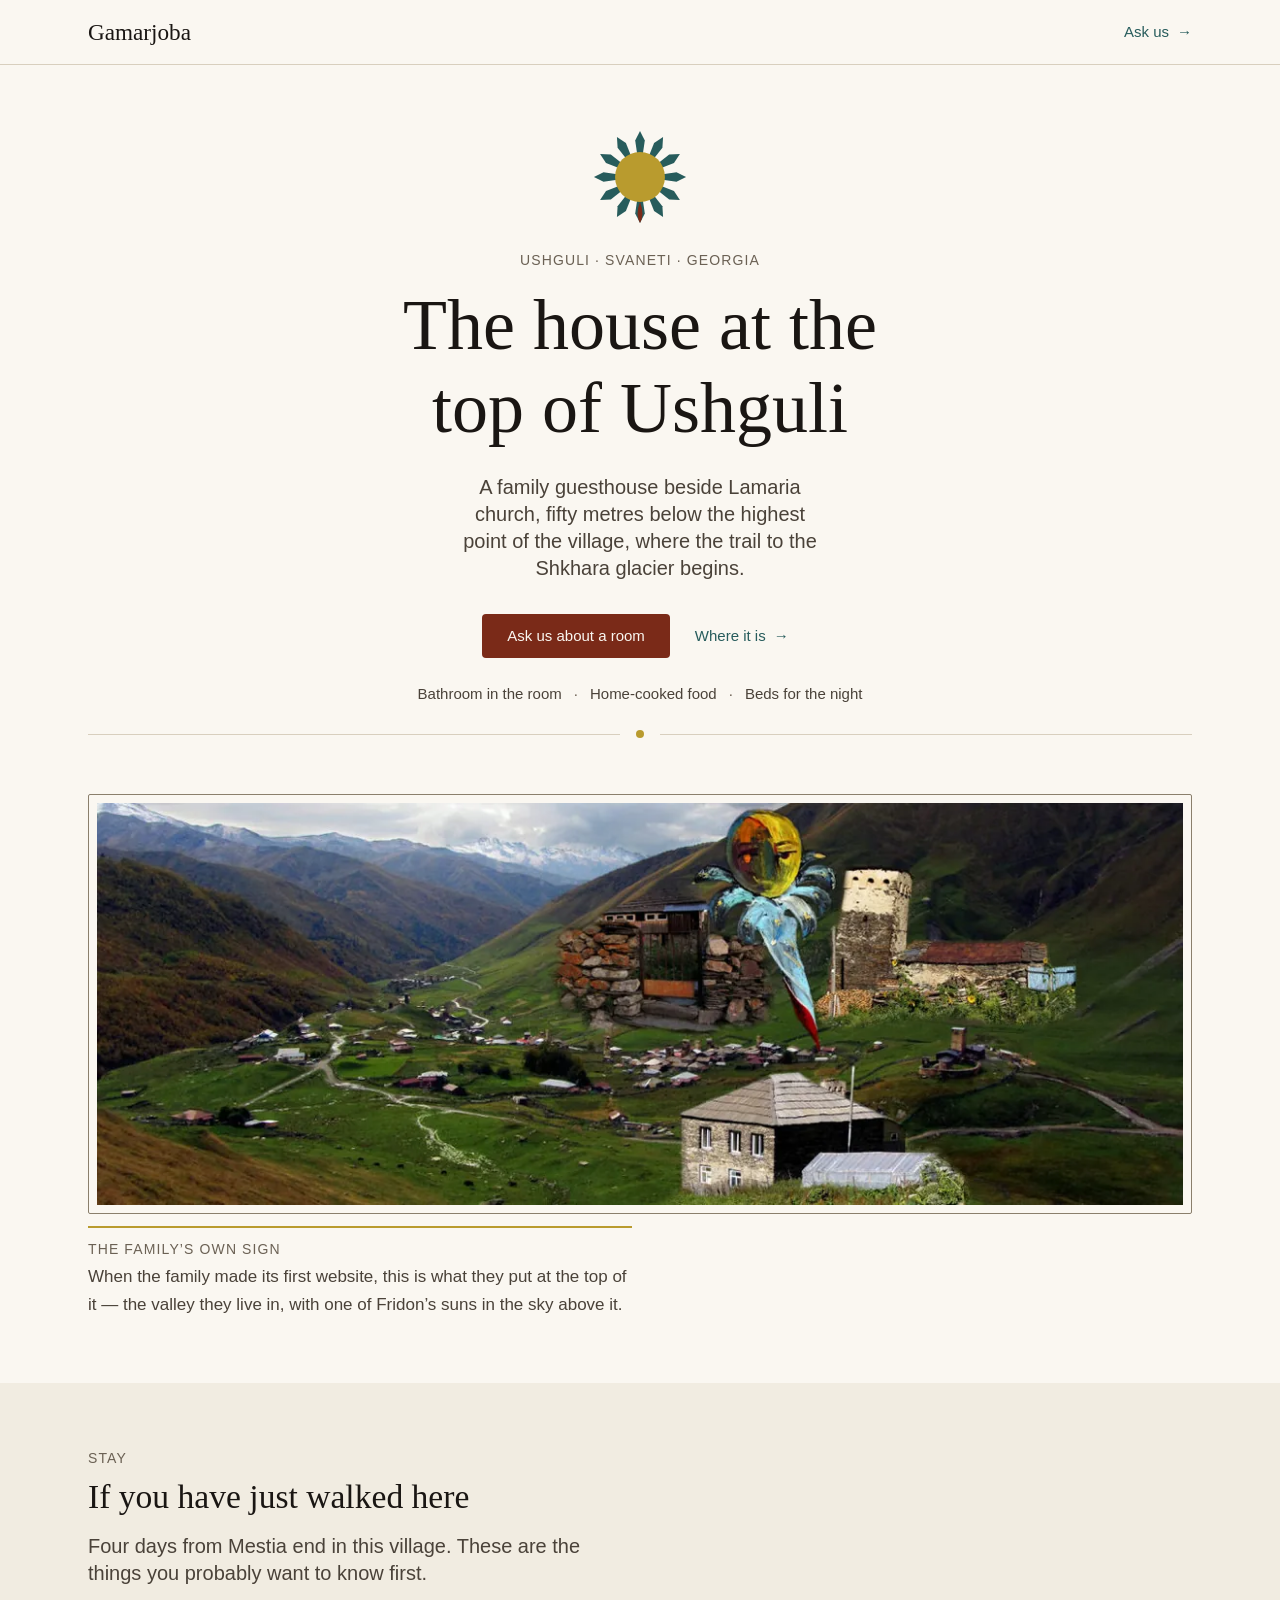
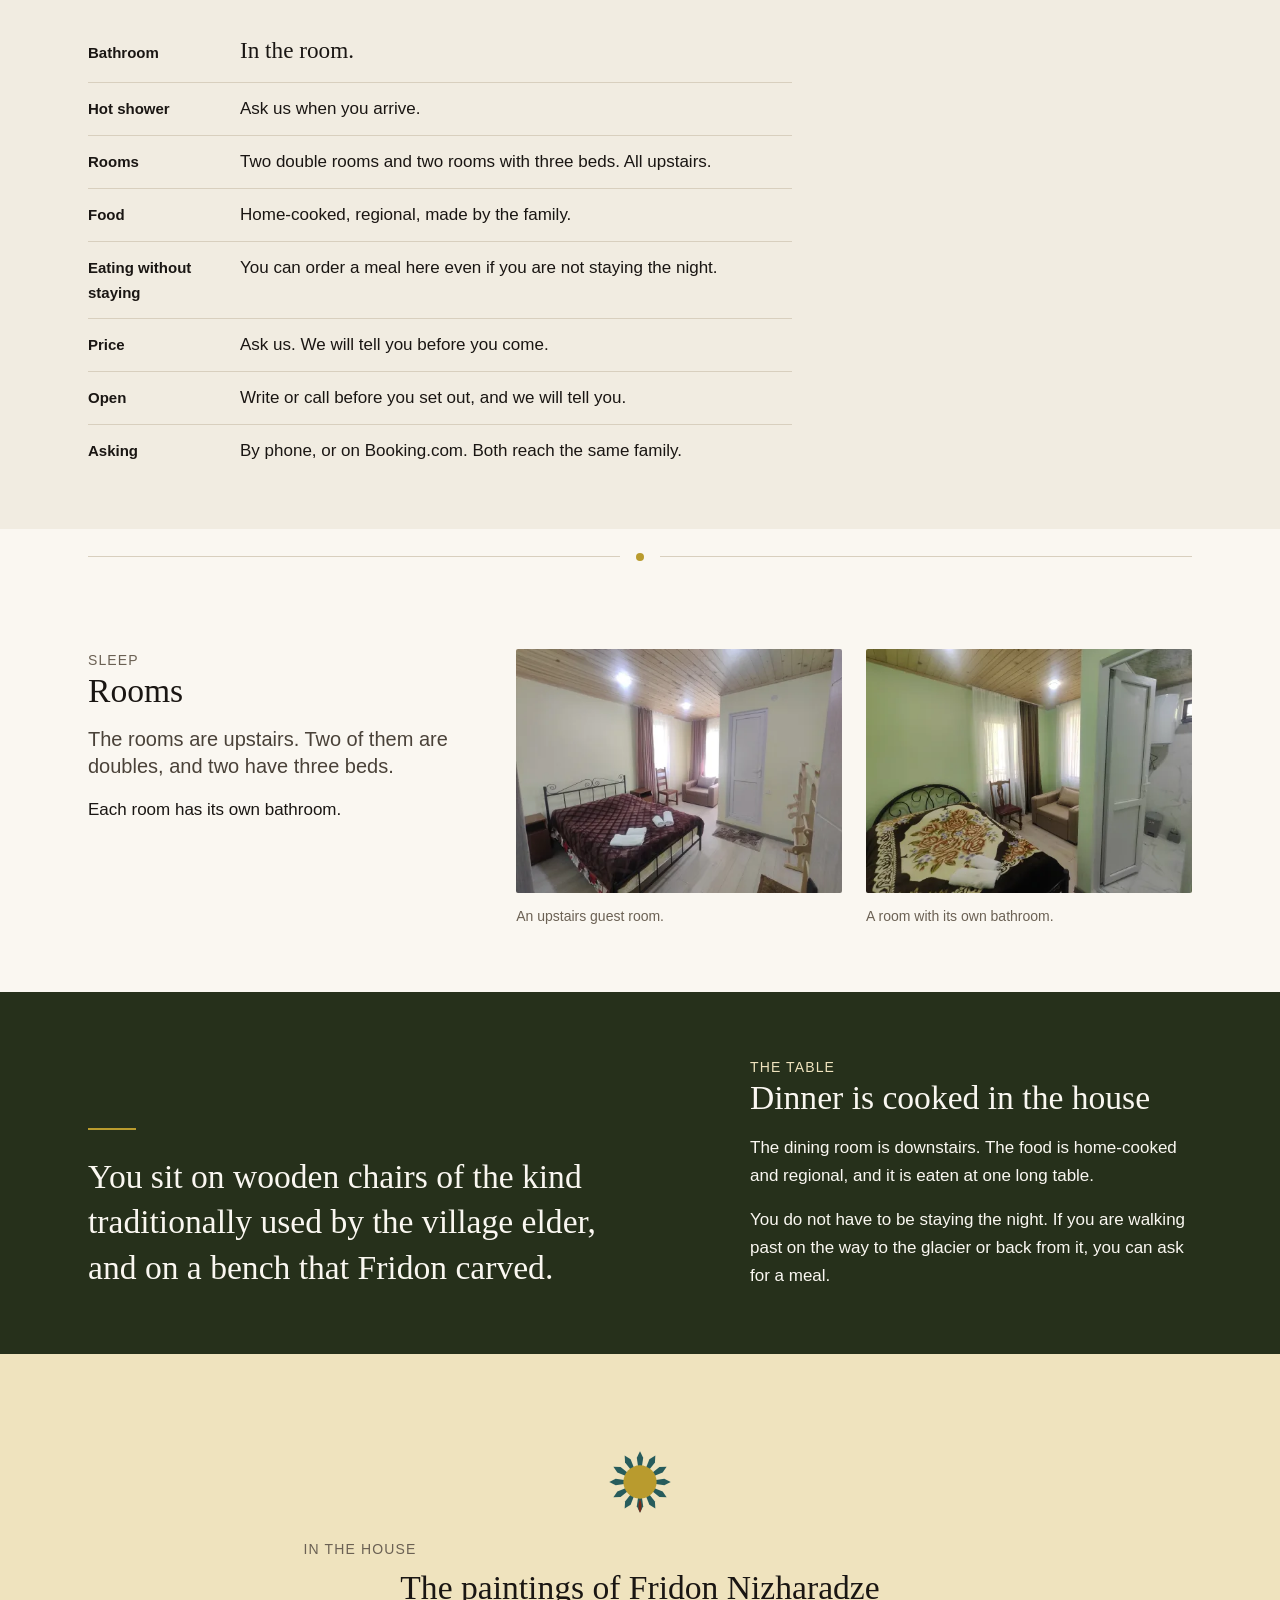
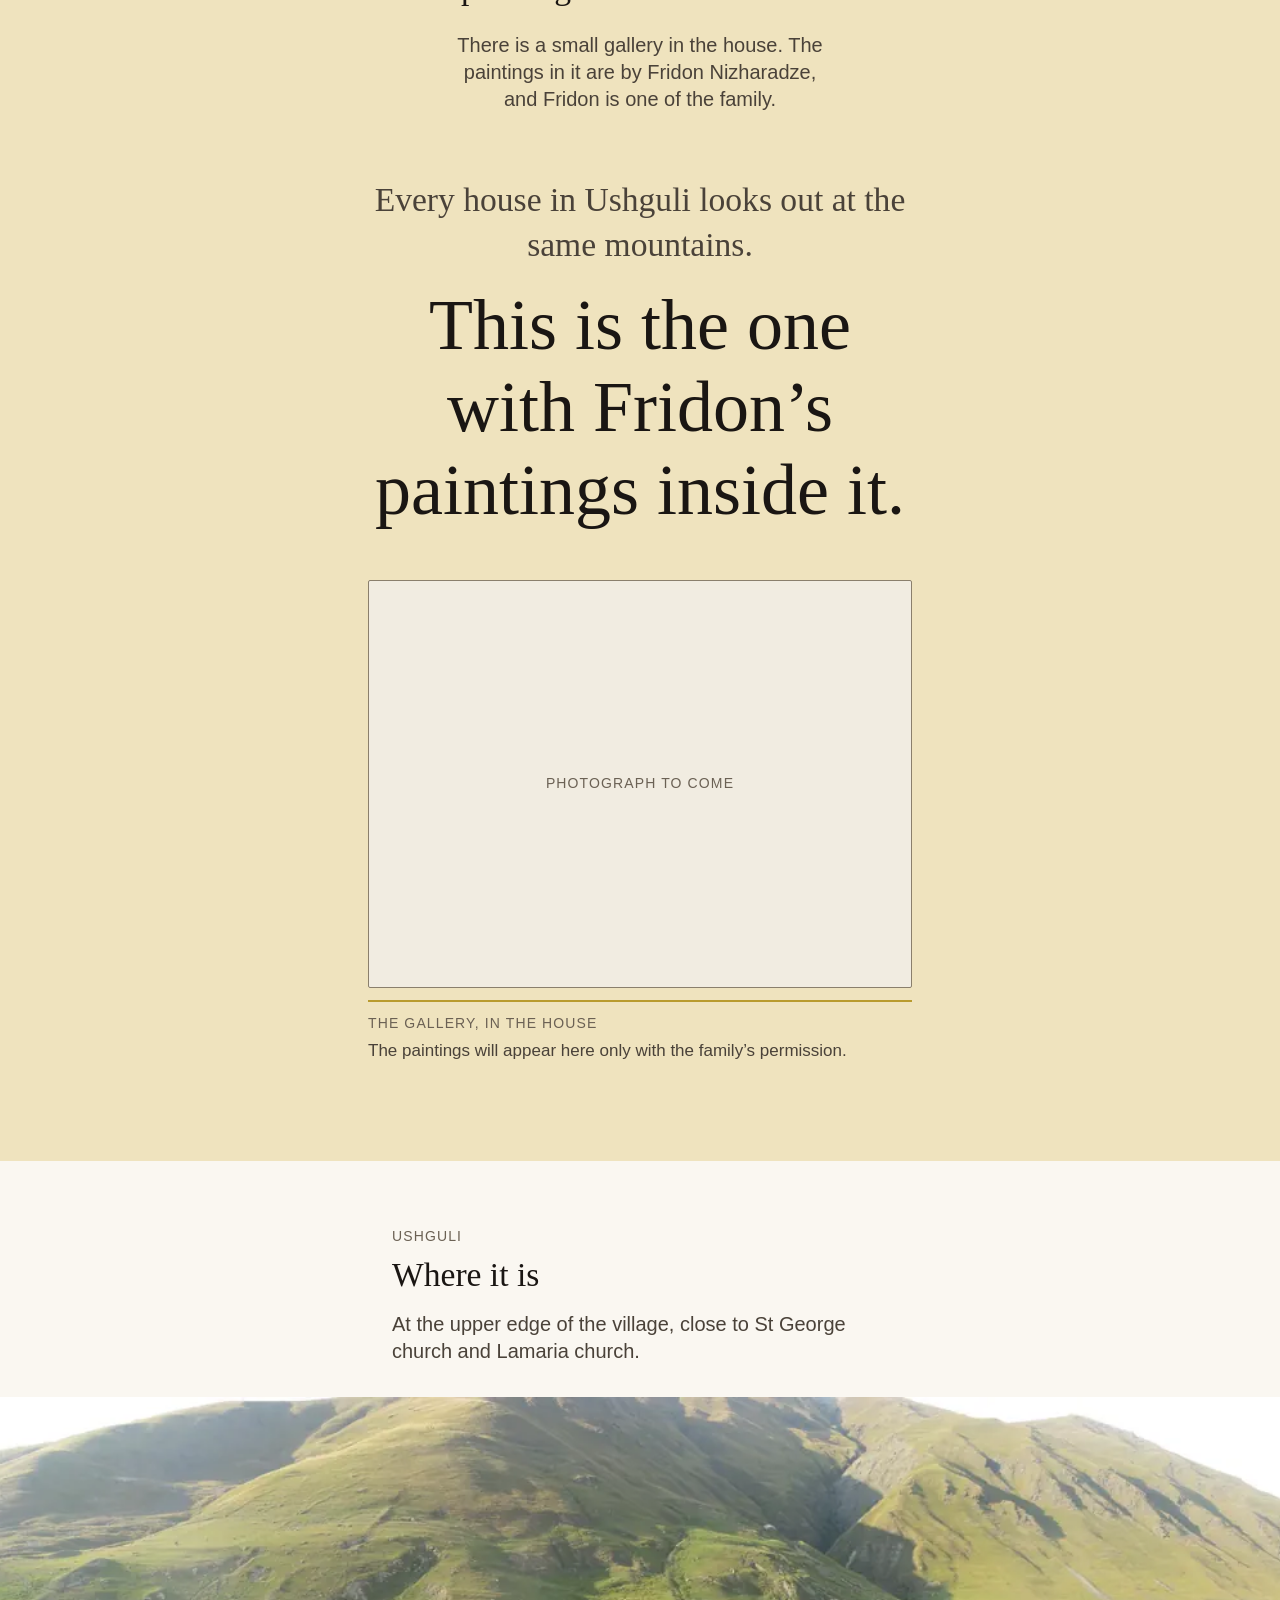
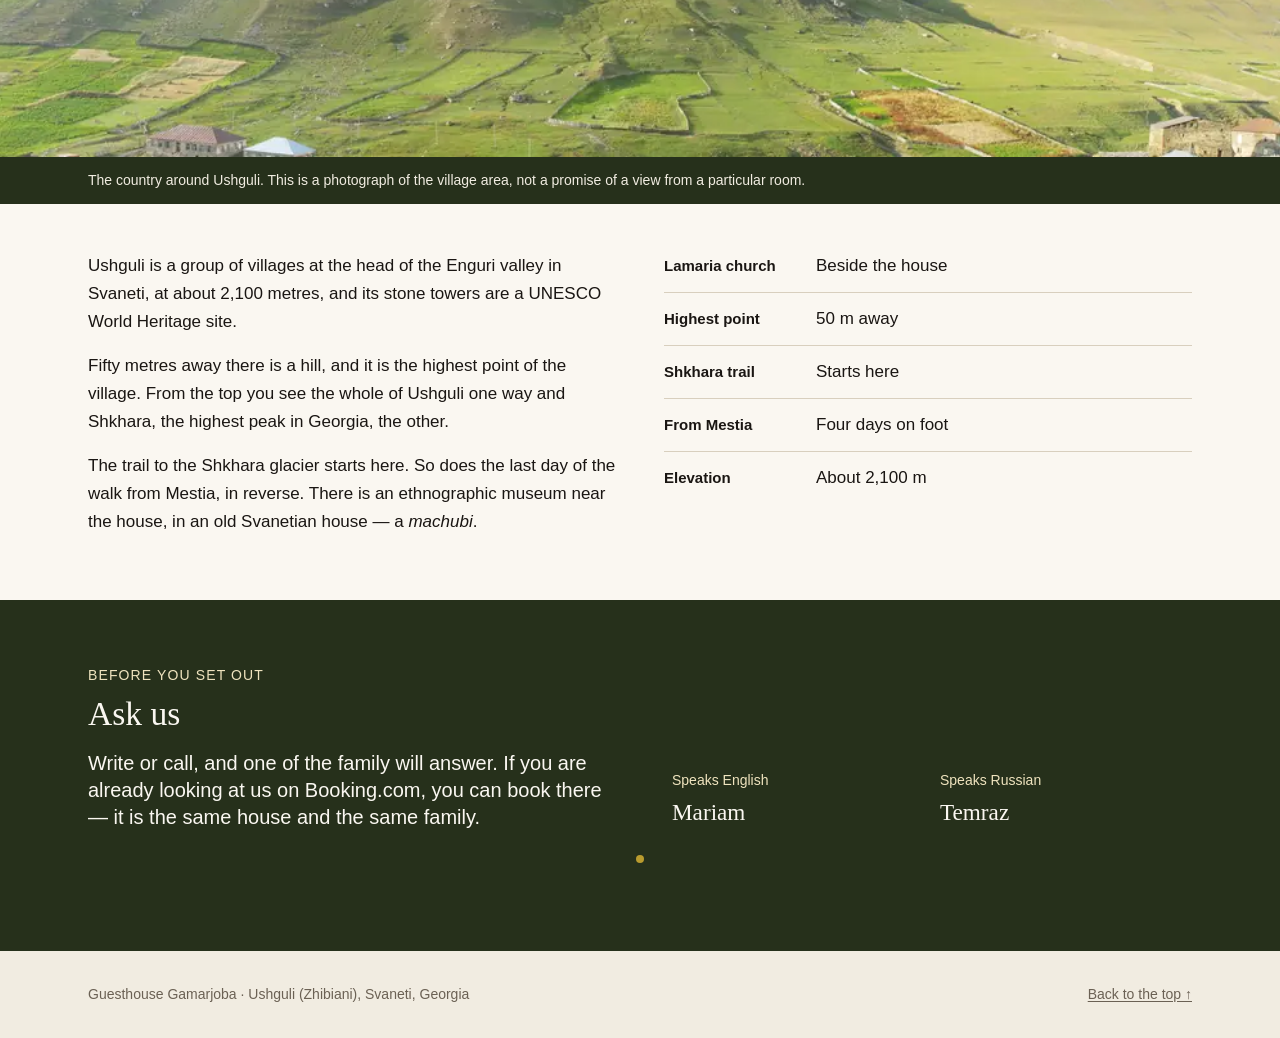
==== commit 3df67fb9: "Publish the refined Gamarjoba preview" ====
--- a/index.html
+++ b/index.html
@@ -102,7 +102,7 @@
 
   
   <section class="band" id="rooms">
-    <div class="wrap split split--wide">
+    <div class="wrap split split--rooms">
       <div>
         <p class="eyebrow">Sleep</p>
         <h2>Rooms</h2>
@@ -110,10 +110,26 @@
         <p>Each room has its own bathroom.</p>
         
       </div>
-      <figure class="room-slot room-slot--empty">
-        <div class="room-slot__space"><span class="label">Photograph to come</span></div>
-        <figcaption><span class="label">A room, photographed by the family</span></figcaption>
-      </figure>
+      <div class="room-gallery">
+        <figure class="room-slot">
+          <picture>
+            <source type="image/webp" sizes="(min-width:900px) 29vw, 92vw"
+                    srcset="/assets/img/guest-room-yellow-480.webp 480w, /assets/img/guest-room-yellow-800.webp 800w, /assets/img/guest-room-yellow-1200.webp 1200w">
+            <img src="/assets/img/guest-room-yellow-1200.jpg" width="1200" height="900" loading="lazy" decoding="async"
+                 alt="An upstairs guest room with a double bed, wooden ceiling, two windows and a chair beside the bed.">
+          </picture>
+          <figcaption>An upstairs guest room.</figcaption>
+        </figure>
+        <figure class="room-slot">
+          <picture>
+            <source type="image/webp" sizes="(min-width:900px) 29vw, 92vw"
+                    srcset="/assets/img/guest-room-bathroom-480.webp 480w, /assets/img/guest-room-bathroom-800.webp 800w, /assets/img/guest-room-bathroom-1200.webp 1200w">
+            <img src="/assets/img/guest-room-bathroom-1200.jpg" width="1200" height="900" loading="lazy" decoding="async"
+                 alt="A green guest room with a double bed and the door to its private bathroom open.">
+          </picture>
+          <figcaption>A room with its own bathroom.</figcaption>
+        </figure>
+      </div>
       
     </div>
   </section>
--- a/assets/css/components.css
+++ b/assets/css/components.css
@@ -469,14 +469,20 @@
 .section-head .eyebrow + h2 { margin-top: var(--s2); }
 .section-head h2 + .lede { margin-top: var(--s4); }
 
-/* 部屋写真の未着枠。Fridon の「額」と混同しない、裸の写真スロット */
+/* 部屋写真。Fridon の「額」と混同しない、裸の写真スロット */
 .room-slot { margin: 0; }
+.room-slot img { display: block; width: 100%; height: auto; border-radius: var(--r-sm); }
 .room-slot__space {
   aspect-ratio: 3 / 2; display: grid; place-items: center;
   background: var(--c-paper-2); border-block: 1px solid var(--c-border);
 }
 .room-slot figcaption {
   margin-top: var(--s3); color: var(--c-ink-3); font-size: var(--t-small);
+}
+.room-gallery { display: grid; gap: var(--s5); }
+@media (min-width: 900px) {
+  .split--rooms { grid-template-columns: minmax(0, .72fr) minmax(0, 1.28fr); }
+  .room-gallery { grid-template-columns: repeat(2, minmax(0, 1fr)); }
 }
 
 /* 食卓：夜の不在を暗い面で受け止める */
